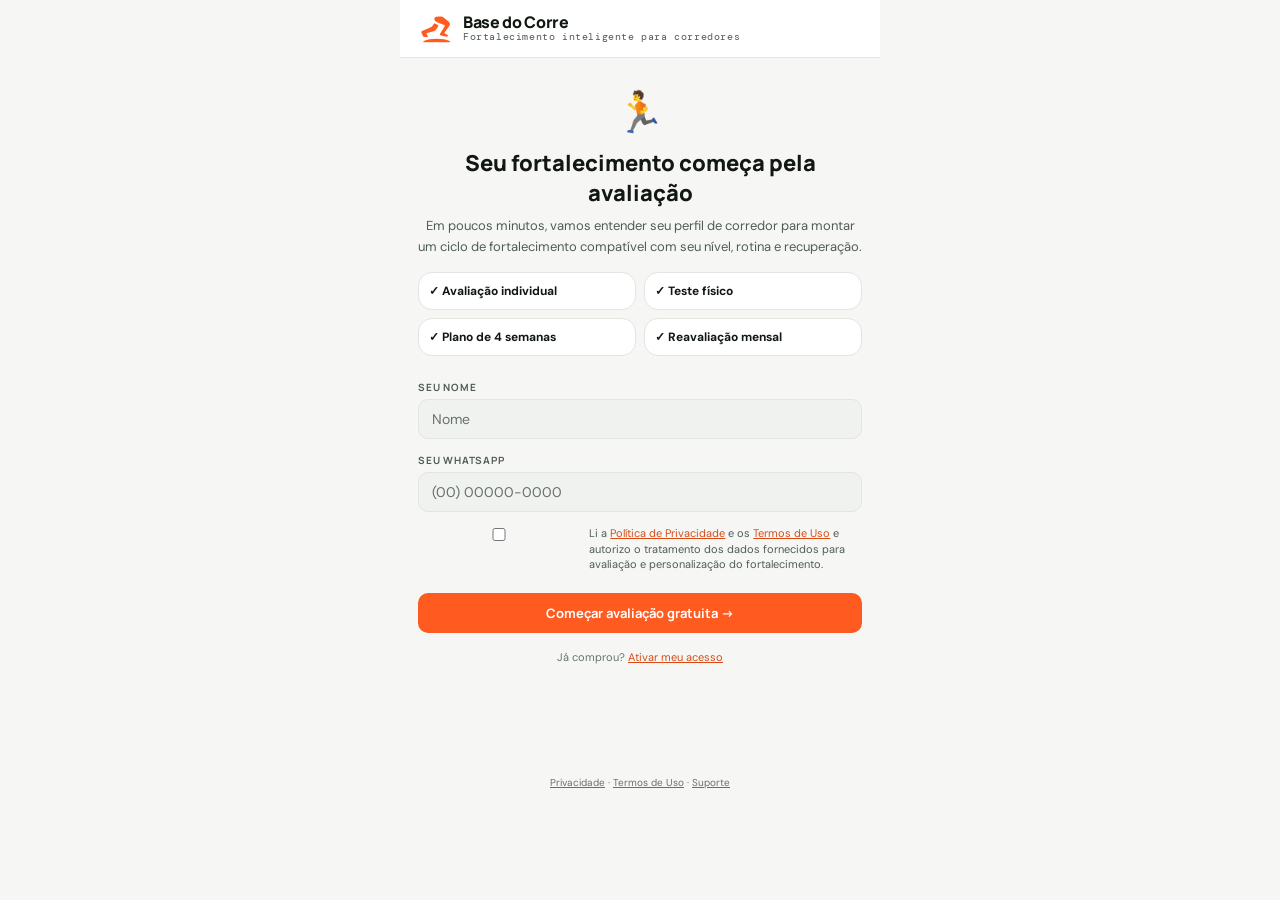
==== index.html @ d60cb01a "Replace crowded app logo with separated runner silhouette and PNG launcher icons" ====
<!DOCTYPE html>
<html lang="pt-BR">
<head>
<meta charset="UTF-8"/>
<meta name="viewport" content="width=device-width,initial-scale=1,maximum-scale=1,viewport-fit=cover"/>
<title>Base do Corre — Fortalecimento para Corrida</title>

<!-- PWA: instalação real no celular (ícone + tela cheia, sem barra do navegador) -->
<link rel="manifest" href="/manifest-v3.json?v=4"/>
<meta name="theme-color" content="#FF5A1F"/>
<meta name="mobile-web-app-capable" content="yes"/>
<meta name="apple-mobile-web-app-capable" content="yes"/>
<meta name="apple-mobile-web-app-status-bar-style" content="default"/>
<meta name="apple-mobile-web-app-title" content="Base do Corre"/>
<link rel="apple-touch-icon" href="/assets/brand-icon-v4-192.png"/>
<link rel="icon" type="image/png" href="/assets/brand-icon-v4-192.png"/>

<link rel="preconnect" href="https://fonts.googleapis.com"/>
<link href="https://fonts.googleapis.com/css2?family=Manrope:wght@500;600;700;800&family=DM+Mono:wght@400;500&family=DM+Sans:ital,wght@0,300;0,400;0,500;0,600;1,400&display=swap" rel="stylesheet"/>
<!-- Cliente Supabase (auth + banco). Preencha SUPABASE_URL/ANON_KEY no <script> abaixo. -->
<script src="vendor/supabase.js"></script>
<style>
*,*::before,*::after{box-sizing:border-box;margin:0;padding:0}
:root{
  --bg:#F6F7F5;--s1:#FFFFFF;--s2:#F0F2EF;--card:#FFFFFF;
  --b1:#E1E6E1;--b2:#AFC3B4;
  --acc:#FF5A1F;--acc2:#2E7D5B;--warn:#E85D04;--red:#D92D20;
  --txt:#111711;--muted:#4F5D52;--sub:#667268;--accTxt:#FFFFFF;--title:#D94B16;
  --ff:'Manrope',sans-serif;--fb:'DM Sans',sans-serif;--fm:'DM Mono',monospace;
}
html,body{min-height:100%;background:var(--bg);color:var(--txt);font-family:var(--fb);font-size:14px}
#app{min-height:100vh;min-height:100dvh;display:flex;flex-direction:column;max-width:480px;margin:0 auto;position:relative}

/* scrollbar */
body{background:var(--bg)}
button,input,select,textarea{color-scheme:light}
::-webkit-scrollbar{width:3px}::-webkit-scrollbar-thumb{background:var(--b1);border-radius:3px}

/* ── HEADER ── */
.hdr{background:var(--s1);border-bottom:1px solid var(--b1);padding:14px 18px;display:flex;align-items:center;justify-content:space-between;flex-shrink:0;position:relative;z-index:10}
.logo{font-family:var(--ff);font-weight:800;font-size:17px;color:var(--title)}
.hdr-sub{font-size:10px;color:var(--muted);font-family:var(--fm);letter-spacing:.06em}
.hdr-right{display:flex;gap:8px;align-items:center}
.brand-lockup{display:flex;align-items:center;gap:9px;min-width:0}
.brand-mark{width:36px;height:28px;object-fit:contain;flex-shrink:0}
.brand-word{font-family:var(--ff);font-weight:800;font-size:16px;line-height:1;color:var(--txt);letter-spacing:-.02em}
.brand-tag{font-size:9px;color:var(--muted);margin-top:4px;letter-spacing:.03em}
.brand-icon-box{width:44px;height:44px;border-radius:13px;overflow:hidden;flex-shrink:0;box-shadow:0 5px 14px rgba(255,90,31,.14)}
.brand-icon-box img{width:100%;height:100%;display:block}
.splash-brand{position:fixed;inset:0;background:var(--bg);z-index:1000;display:flex;align-items:center;justify-content:center;transition:opacity .25s ease}
.splash-brand.hide{opacity:0;pointer-events:none}
.splash-inner{display:flex;flex-direction:column;align-items:center;text-align:center;gap:10px}
.splash-inner img{width:92px;height:92px}
.splash-name{font-family:var(--ff);font-size:24px;font-weight:800;letter-spacing:-.03em}
.splash-tag{font-size:11px;color:var(--muted);letter-spacing:.05em}


/* ── SCREENS ── */
.screen{display:none;padding:0 0 calc(76px + env(safe-area-inset-bottom))}
.screen.active{display:block;animation:fadeUp .2s ease}
@keyframes fadeUp{from{opacity:0;transform:translateY(10px)}to{opacity:1;transform:translateY(0)}}

/* ── BOTTOM NAV ── */
.bnav{position:fixed;left:50%;transform:translateX(-50%);bottom:0;width:min(100%,480px);height:calc(64px + env(safe-area-inset-bottom));background:rgba(255,255,255,.97);backdrop-filter:blur(16px);border-top:1px solid var(--b1);display:flex;align-items:flex-start;z-index:50;padding:7px 8px calc(7px + env(safe-area-inset-bottom));box-shadow:0 -4px 18px rgba(17,23,17,.05)}
.bnav-btn{flex:1;display:flex;flex-direction:column;align-items:center;gap:2px;border:none;background:none;cursor:pointer;padding:3px 0;transition:all .15s}
.bnav-icon{font-size:19px;filter:grayscale(1) opacity(.4);transition:all .15s}
.bnav-lbl{font-size:9px;font-weight:700;color:var(--sub);text-transform:uppercase;letter-spacing:.05em;font-family:var(--ff);transition:all .15s}
.bnav-btn.active .bnav-icon{filter:none}
.bnav-btn.active .bnav-lbl{color:var(--title)}
.bnav-dot{width:4px;height:4px;border-radius:50%;background:var(--acc);display:none}
.bnav-btn.active .bnav-dot{display:block}
@media (max-width:380px){
  .hero-title{font-size:23px}
  .pad{padding-left:14px;padding-right:14px}
  .plan-hero{padding-left:14px;padding-right:14px}
  .week-grid{padding-left:14px;padding-right:14px}
  .bnav-lbl{font-size:8px}
}

/* ── COMMON ── */
.pad{padding:20px 18px}
.section-title{font-family:var(--ff);font-weight:800;font-size:18px;line-height:1.25;margin-bottom:4px;letter-spacing:-.018em}
.section-sub{font-size:12px;color:var(--muted);margin-bottom:20px;line-height:1.5}

.card{background:var(--card);border:1px solid var(--b1);border-radius:14px;padding:16px;margin-bottom:12px;transition:border-color .15s}
.card:hover{border-color:var(--b2)}
.card-title{font-family:var(--ff);font-weight:800;font-size:14px;line-height:1.3;margin-bottom:6px;letter-spacing:-.012em}
.card-sub{font-size:12px;color:var(--muted);line-height:1.5}

.btn{display:inline-flex;align-items:center;justify-content:center;gap:7px;font-family:var(--ff);font-weight:700;font-size:13px;border:none;border-radius:10px;cursor:pointer;padding:11px 20px;transition:all .15s;user-select:none}
.btn:active{transform:scale(.97)}
.btn:disabled{opacity:.4;cursor:default}
.btn-acc{background:var(--acc);color:var(--accTxt)}
.btn-acc:hover:not(:disabled){box-shadow:0 6px 20px rgba(42,74,53,.3);transform:translateY(-1px)}
.btn-ghost{background:transparent;color:var(--muted);border:1px solid var(--b1)}
.btn-ghost:hover{border-color:var(--b2);color:var(--txt)}
.btn-warn{background:rgba(255,107,53,.12);color:var(--warn);border:1px solid rgba(255,107,53,.25)}
.btn-full{width:100%}
.btn-sm{padding:7px 14px;font-size:12px}

.tag{display:inline-flex;align-items:center;padding:4px 9px;border-radius:20px;font-size:11px;font-weight:700;font-family:var(--ff);max-width:100%;white-space:normal;line-height:1.3}
.tag-green{background:rgba(42,74,53,.1);color:var(--title);border:1px solid rgba(42,74,53,.2)}
.tag-blue{background:rgba(92,107,58,.1);color:var(--acc2);border:1px solid rgba(92,107,58,.2)}
.tag-orange{background:rgba(255,107,53,.1);color:var(--warn);border:1px solid rgba(255,107,53,.2)}
.tag-red{background:rgba(255,59,92,.1);color:var(--red);border:1px solid rgba(255,59,92,.2)}
.tag-muted{background:var(--b1);color:var(--muted)}

.input-group{margin-bottom:14px}
.input-label{display:block;font-size:10px;font-weight:700;color:var(--muted);text-transform:uppercase;letter-spacing:.08em;margin-bottom:5px;font-family:var(--ff)}
input,select,textarea{width:100%;background:var(--s2);border:1px solid var(--b1);border-radius:10px;padding:10px 13px;color:var(--txt);font-family:var(--fb);font-size:14px;outline:none;transition:border-color .15s}
input:focus,select:focus,textarea:focus{border-color:var(--title)}
input::placeholder,textarea::placeholder{color:var(--sub)}
select option{background:var(--s1)}
textarea{resize:vertical;min-height:70px}

.progress-bar{height:5px;background:var(--b1);border-radius:5px;overflow:hidden}
.progress-fill{height:100%;background:linear-gradient(90deg,var(--acc),var(--acc2));border-radius:5px;transition:width .4s ease}

.divider{border:none;border-top:1px solid var(--b1);margin:16px 0}

/* ── HOME SCREEN ── */
.hero{background:linear-gradient(160deg,rgba(42,74,53,.06),rgba(92,107,58,.04));border-bottom:1px solid var(--b1);padding:28px 18px 24px}
.hero-eyebrow{font-size:10px;font-weight:700;color:var(--title);text-transform:uppercase;letter-spacing:.12em;margin-bottom:12px;font-family:var(--fm)}
.hero-title{font-family:var(--ff);font-weight:800;font-size:25px;line-height:1.2;margin-bottom:8px;letter-spacing:-.025em}
.hero-title span{background:linear-gradient(135deg,var(--acc),var(--acc2));-webkit-background-clip:text;-webkit-text-fill-color:transparent;background-clip:text}
.hero-desc{font-size:13px;color:var(--muted);line-height:1.6;margin-bottom:20px}
.hero-stats{display:grid;grid-template-columns:1fr 1fr 1fr;gap:10px}
.hero-stat{background:var(--card);border:1px solid var(--b1);border-radius:12px;padding:12px 10px;text-align:center}
.hero-stat-val{font-family:var(--ff);font-weight:800;font-size:20px;color:var(--title);line-height:1}
.hero-stat-lbl{font-size:9px;color:var(--muted);text-transform:uppercase;letter-spacing:.07em;margin-top:4px;font-family:var(--ff)}

.quick-grid{display:grid;grid-template-columns:1fr 1fr;gap:10px;margin-bottom:14px}
.quick-card{background:var(--card);border:1px solid var(--b1);border-radius:14px;padding:14px;cursor:pointer;transition:all .15s;text-align:left}
.quick-card:hover{border-color:var(--b2);transform:scale(1.01)}
.quick-card-icon{font-size:24px;margin-bottom:8px;display:block}
.quick-card-title{font-family:var(--ff);font-weight:700;font-size:13px;margin-bottom:3px}
.quick-card-sub{font-size:11px;color:var(--muted)}

/* ── AVALIAÇÃO SCREEN ── */
.av-step{display:none}
.av-step.active{display:block;animation:fadeUp .2s ease}
.step-head{background:var(--s1);border-bottom:1px solid var(--b1);padding:14px 18px}
.step-num{font-size:10px;font-weight:700;color:var(--title);font-family:var(--fm);margin-bottom:2px}
.step-title{font-family:var(--ff);font-weight:700;font-size:16px}
.step-dots{display:flex;gap:5px;margin-top:10px}
.step-dot{height:3px;flex:1;background:var(--b1);border-radius:3px;transition:background .3s}
.step-dot.done{background:var(--acc)}
.step-dot.active{background:var(--acc2)}

.scale-btns{display:flex;gap:6px;flex-wrap:wrap}
.scale-btn{flex:1;min-width:36px;padding:9px 6px;border-radius:9px;border:1px solid var(--b1);background:var(--s2);color:var(--muted);font-family:var(--ff);font-weight:700;font-size:13px;cursor:pointer;text-align:center;transition:all .15s}
.scale-btn:hover,.scale-btn.sel{border-color:var(--title);background:rgba(42,74,53,.1);color:var(--title)}

.radio-group{display:flex;flex-direction:column;gap:8px}
.radio-card{display:flex;align-items:center;gap:12px;background:var(--s2);border:1px solid var(--b1);border-radius:11px;padding:13px 14px;cursor:pointer;transition:all .15s}
.radio-card.sel{border-color:var(--title);background:rgba(42,74,53,.05)}
.radio-card:hover:not(.sel){border-color:var(--b2)}
.radio-card-icon{font-size:22px;flex-shrink:0}
.radio-card-text{flex:1}
.radio-card-title{font-family:var(--ff);font-weight:600;font-size:13px;margin-bottom:2px}
.radio-card-sub{font-size:11px;color:var(--muted)}
.radio-check{width:18px;height:18px;border-radius:50%;border:2px solid var(--b2);display:flex;align-items:center;justify-content:center;flex-shrink:0;transition:all .15s}
.radio-card.sel .radio-check{border-color:var(--title);background:var(--acc)}
.radio-check-inner{width:8px;height:8px;border-radius:50%;background:#000;display:none}
.radio-card.sel .radio-check-inner{display:block}

.check-group{display:flex;flex-direction:column;gap:8px}
.check-item{display:flex;align-items:center;gap:10px;background:var(--s2);border:1px solid var(--b1);border-radius:10px;padding:11px 13px;cursor:pointer;transition:all .15s}
.check-item.sel{border-color:var(--acc2);background:rgba(92,107,58,.06)}
.check-box{width:18px;height:18px;border-radius:5px;border:2px solid var(--b1);flex-shrink:0;display:flex;align-items:center;justify-content:center;transition:all .15s;font-size:11px}
.check-item.sel .check-box{border-color:var(--acc2);background:var(--acc2);color:var(--accTxt)}

/* ── PLANO SCREEN ── */
.plan-hero{background:linear-gradient(160deg,rgba(42,74,53,.08),rgba(92,107,58,.05));border-bottom:1px solid var(--b1);padding:20px 18px}
.phase-tabs{display:flex;gap:6px;overflow-x:auto;padding:16px 18px 0;scrollbar-width:none}
.phase-tab{flex-shrink:0;padding:8px 14px;border-radius:20px;border:1px solid var(--b1);background:var(--s2);color:var(--muted);font-family:var(--ff);font-weight:600;font-size:12px;cursor:pointer;transition:all .15s;white-space:nowrap}
.phase-tab.active{border-color:var(--title);background:rgba(42,74,53,.1);color:var(--title)}

.week-grid{display:grid;grid-template-columns:1fr 1fr;gap:8px;padding:14px 18px}
.week-card{background:var(--card);border:1px solid var(--b1);border-radius:12px;padding:13px;cursor:pointer;transition:all .15s;position:relative;overflow:hidden}
.week-card:hover{border-color:var(--b2);transform:scale(1.01)}
.week-card.current{border-color:var(--title)}
.week-card.done{opacity:.6}
.week-card.done::after{content:'✓';position:absolute;top:8px;right:8px;width:18px;height:18px;background:var(--acc);border-radius:50%;display:flex;align-items:center;justify-content:center;font-size:10px;color:var(--accTxt);font-weight:800}
.week-num{font-size:9px;font-weight:700;color:var(--muted);text-transform:uppercase;letter-spacing:.08em;margin-bottom:4px;font-family:var(--fm)}
.week-name{font-family:var(--ff);font-weight:700;font-size:13px;margin-bottom:6px;line-height:1.2}
.week-focus{font-size:11px;color:var(--muted)}
.week-bar{height:3px;background:var(--b1);border-radius:3px;margin-top:10px}
.week-bar-fill{height:100%;border-radius:3px;background:var(--acc)}

/* ── TREINO DETAIL ── */
.treino-header{background:var(--s1);border-bottom:1px solid var(--b1);padding:16px 18px}
.back-btn{display:flex;align-items:center;gap:6px;background:none;border:none;color:var(--muted);font-size:13px;font-family:var(--fb);cursor:pointer;margin-bottom:12px}
.back-btn:hover{color:var(--txt)}
.treino-emoji{font-size:40px;margin-bottom:8px}
.treino-title{font-family:var(--ff);font-weight:800;font-size:20px;margin-bottom:4px}
.treino-meta{display:flex;gap:8px;flex-wrap:wrap}

.day-tabs{display:flex;gap:0;border-bottom:1px solid var(--b1);padding:0 18px;overflow-x:auto;scrollbar-width:none}
.day-tab{flex-shrink:0;padding:10px 14px;border:none;border-bottom:2px solid transparent;background:none;color:var(--muted);font-family:var(--ff);font-weight:600;font-size:12px;cursor:pointer;transition:all .15s;white-space:nowrap}
.day-tab.active{color:var(--title);border-bottom-color:var(--title)}

.ex-block{background:var(--card);border:1px solid var(--b1);border-radius:12px;margin:0 18px 10px;overflow:hidden}
.ex-block-header{padding:13px 14px;display:flex;align-items:center;gap:10px}
.ex-block-icon{width:40px;height:40px;border-radius:10px;display:flex;align-items:center;justify-content:center;font-size:20px;flex-shrink:0}
.ex-block-info{flex:1}
.ex-block-name{font-family:var(--ff);font-weight:700;font-size:14px;margin-bottom:3px}
.ex-block-params{font-size:11px;color:var(--muted);font-family:var(--fm)}
.ex-expand{background:var(--s2);border-top:1px solid var(--b1);padding:12px 14px;display:none}
.ex-expand.open{display:block}
.ex-cue{display:flex;gap:8px;align-items:flex-start;margin-bottom:7px}
.ex-cue-num{width:18px;height:18px;border-radius:5px;background:rgba(42,74,53,.12);display:flex;align-items:center;justify-content:center;font-size:10px;font-weight:800;color:var(--title);flex-shrink:0;font-family:var(--ff)}
.ex-cue-text{font-size:12px;color:var(--muted);line-height:1.5}
.ex-science{background:rgba(92,107,58,.06);border:1px solid rgba(92,107,58,.15);border-radius:8px;padding:10px 12px;margin-top:8px}
.ex-science-label{font-size:9px;font-weight:700;color:var(--title);text-transform:uppercase;letter-spacing:.08em;margin-bottom:4px;font-family:var(--ff)}
.ex-science-text{font-size:11px;color:var(--muted);line-height:1.5}

/* ── EXERCÍCIOS SCREEN ── */
.ex-filter{display:flex;gap:6px;overflow-x:auto;padding:14px 18px 0;scrollbar-width:none}
.ex-list{padding:10px 18px 0;display:flex;flex-direction:column;gap:8px}
.exl-card{background:var(--card);border:1px solid var(--b1);border-radius:12px;padding:13px 14px;cursor:pointer;display:flex;gap:10px;align-items:center;transition:all .15s}
.exl-card:hover{border-color:var(--b2)}
.exl-icon{width:42px;height:42px;border-radius:10px;display:flex;align-items:center;justify-content:center;font-size:22px;flex-shrink:0}
.exl-info{flex:1;min-width:0}
.exl-name{font-family:var(--ff);font-weight:700;font-size:14px;margin-bottom:4px}
.exl-tags{display:flex;gap:5px;flex-wrap:wrap}
.exl-right{text-align:right;flex-shrink:0}
.exl-params{font-size:10px;color:var(--muted);font-family:var(--fm);white-space:nowrap}

/* ── PERFIL SCREEN ── */
.profile-hero{height:140px;background:linear-gradient(160deg,rgba(42,74,53,.08),rgba(92,107,58,.05));display:flex;align-items:flex-end;padding:0 18px 18px;border-bottom:1px solid var(--b1);position:relative}
.profile-avatar{width:60px;height:60px;border-radius:18px;background:rgba(42,74,53,.12);border:2px solid var(--acc);display:flex;align-items:center;justify-content:center;font-size:26px;margin-right:14px}
.profile-name{font-family:var(--ff);font-weight:800;font-size:18px;line-height:1.2;letter-spacing:-.02em}
.profile-role{font-size:12px;color:var(--muted);margin-top:2px}

.score-ring{position:relative;display:inline-flex;align-items:center;justify-content:center}
.score-ring svg{transform:rotate(-90deg)}
.score-ring-val{position:absolute;font-family:var(--ff);font-weight:800;font-size:22px;color:var(--title)}
.score-ring-lbl{font-size:9px;color:var(--muted);font-family:var(--ff);text-align:center;margin-top:4px}

.result-row{display:flex;justify-content:space-between;align-items:center;padding:12px 0;border-bottom:1px solid var(--b1)}
.result-row:last-child{border-bottom:none}
.result-label{font-size:13px;color:var(--muted)}
.result-val{font-family:var(--ff);font-weight:700;font-size:14px}

/* ── MODAL ── */
.modal{display:none;position:fixed;inset:0;background:rgba(0,0,0,.75);z-index:200;align-items:flex-end;justify-content:center}
.modal.open{display:flex;animation:fadeIn .15s}
@keyframes fadeIn{from{opacity:0}to{opacity:1}}
.modal-box{background:var(--s1);border:1px solid var(--b1);border-radius:20px 20px 0 0;padding:24px 20px calc(36px + env(safe-area-inset-bottom));width:100%;max-width:480px;max-height:85vh;max-height:85dvh;overflow-y:auto;animation:slideUp .2s ease}
@keyframes slideUp{from{transform:translateY(30px);opacity:0}to{transform:translateY(0);opacity:1}}
.modal-handle{width:36px;height:4px;background:var(--b2);border-radius:4px;margin:0 auto 18px}

/* ── TIMER ── */
.timer-display{font-family:var(--fm);font-size:48px;font-weight:500;color:var(--title);text-align:center;letter-spacing:.02em}
.timer-label{text-align:center;font-size:12px;color:var(--muted);margin-top:4px}

/* ── TOAST ── */
.toast{position:fixed;bottom:90px;left:50%;transform:translateX(-50%) translateY(20px);background:var(--card);border:1px solid var(--b1);border-radius:12px;padding:10px 20px;font-size:13px;font-weight:600;color:var(--txt);z-index:999;pointer-events:none;opacity:0;transition:all .3s;white-space:nowrap;box-shadow:0 8px 32px rgba(0,0,0,.5)}
.toast.show{opacity:1;transform:translateX(-50%) translateY(0)}

/* ── RESULTADO SCREEN ── */
.result-hero{background:linear-gradient(160deg,rgba(42,74,53,.1),rgba(92,107,58,.06));border-bottom:1px solid var(--b1);padding:28px 18px 24px;text-align:center}
.result-icon{font-size:60px;margin-bottom:12px}
.risk-bar-outer{height:10px;background:var(--b1);border-radius:10px;overflow:hidden;margin:8px 0}
.risk-bar-fill{height:100%;border-radius:10px;transition:width .6s ease}
</style>
</head>
<body>
<div id="brand-splash" class="splash-brand" aria-hidden="true">
  <div class="splash-inner">
    <img src="/assets/brand-icon.svg" alt=""/>
    <div class="splash-name">Base do Corre</div>
    <div class="splash-tag">Fortalecimento para corrida</div>
  </div>
</div>

<!-- GATE DE ACESSO: licença (telefone+código) → cadastro → confirmação de e-mail → login -->
<div id="gate-overlay" style="position:fixed;inset:0;background:var(--bg);z-index:500;display:none;flex-direction:column;overflow-y:auto">
  <div style="padding:28px 22px 18px">
  <div class="brand-lockup">
    <img class="brand-mark" src="/assets/brand-mark.svg" alt=""/>
    <div><div class="brand-word" style="font-size:19px">Base do Corre</div><div class="brand-tag">Fortalecimento para corrida</div></div>
  </div>
</div>

  <div class="gate-step" id="gate-loading" style="display:none;flex:1;align-items:center;justify-content:center;flex-direction:column;gap:10px">
    <div style="font-size:13px;color:var(--muted)">Carregando…</div>
  </div>

  <div class="gate-step" id="gate-licenca" style="display:none;flex-direction:column;padding:0 22px">
    <h1 style="font-family:var(--ff);font-weight:800;font-size:22px;margin-bottom:8px">Ativar acesso</h1>
    <p style="font-size:13px;color:var(--muted);line-height:1.5;margin-bottom:20px">Digite o telefone usado na avaliação e o código enviado pelo Base do Corre após a confirmação do pagamento.</p>
    <div class="input-group"><label class="input-label">Telefone</label><input type="tel" id="gate-cpf" placeholder="(00) 00000-0000" inputmode="tel"/></div>
    <div class="input-group"><label class="input-label">Código de acesso</label><input type="text" id="gate-code" placeholder="Ex: F3K9-XQ2P" style="text-transform:uppercase"/></div>
    <button class="btn btn-acc" style="width:100%;margin-top:8px" id="gate-licenca-btn" onclick="gateValidarLicenca()">Validar código</button>
    <button class="btn btn-ghost" style="width:100%;margin-top:10px" onclick="showGate('login')">Já tenho conta — Entrar</button>
    <p style="font-size:11px;color:var(--sub);margin-top:20px;line-height:1.5">Ainda não comprou? O acesso é liberado após o pagamento — o código chega no seu e-mail.</p>
  </div>

  <div class="gate-step" id="gate-cadastro" style="display:none;flex-direction:column;padding:0 22px">
    <h1 style="font-family:var(--ff);font-weight:800;font-size:22px;margin-bottom:8px">Criar sua conta</h1>
    <p style="font-size:13px;color:var(--muted);line-height:1.5;margin-bottom:20px">Código validado! E-mail da compra: <b id="gate-cadastro-email" style="color:var(--txt)"></b></p>
    <div class="input-group"><label class="input-label">Seu nome</label><input type="text" id="gate-nome" placeholder="Ex: Jonadabe"/></div>
    <div class="input-group"><label class="input-label">Crie uma senha</label><input type="password" id="gate-senha" placeholder="Mínimo 6 caracteres"/></div>
    <button class="btn btn-acc" style="width:100%;margin-top:8px" onclick="gateCriarConta()">Criar conta ✓</button>
    <button class="btn btn-ghost" style="width:100%;margin-top:10px" onclick="showGate('licenca')">← Voltar</button>
  </div>

  <div class="gate-step" id="gate-login" style="display:none;flex-direction:column;padding:0 22px">
    <h1 style="font-family:var(--ff);font-weight:800;font-size:22px;margin-bottom:8px">Entrar</h1>
    <div class="input-group"><label class="input-label">E-mail da compra</label><input type="email" id="gate-login-email" placeholder="seu@email.com"/></div>
    <div class="input-group"><label class="input-label">Senha</label><input type="password" id="gate-login-senha" placeholder="Sua senha"/></div>
    <button class="btn btn-acc" style="width:100%;margin-top:8px" onclick="gateLogin()">Entrar</button>
    <p style="text-align:center;margin-top:12px"><a href="javascript:void(0)" onclick="gateForgotPassword()" style="color:var(--title);font-size:12px">Esqueci minha senha</a></p>
    <button class="btn btn-ghost" style="width:100%;margin-top:10px" onclick="showGate('licenca')">← Ainda não tenho conta</button>
  </div>

  <div class="gate-step" id="gate-newpassword" style="display:none;flex-direction:column;padding:0 22px">
    <h1 style="font-family:var(--ff);font-weight:800;font-size:22px;margin-bottom:8px">Criar nova senha</h1>
    <p style="font-size:13px;color:var(--muted);margin-bottom:20px">Você clicou no link de recuperação — defina sua nova senha abaixo.</p>
    <div class="input-group"><label class="input-label">Nova senha</label><input type="password" id="gate-newpassword-input" placeholder="Mínimo 6 caracteres"/></div>
    <button class="btn btn-acc" style="width:100%;margin-top:8px" onclick="gateSetNewPassword()">Salvar nova senha</button>
  </div>
</div>

<div id="app">

<!-- HEADER -->
<header class="hdr">
  <div class="brand-lockup">
    <img class="brand-mark" src="/assets/brand-mark.svg" alt="Base do Corre"/>
    <div style="min-width:0">
      <div class="brand-word">Base do Corre</div>
      <div class="hdr-sub" id="hdr-sub">Fortalecimento inteligente para corredores</div>
    </div>
  </div>
  <div class="hdr-right" id="hdr-right"></div>
</header>

<!-- SCREENS -->

<!-- HOME -->
<div id="screen-home" class="screen active">
  <div class="hero">
    <div class="hero-eyebrow">Ciência do treinamento aplicada</div>
    <h1 class="hero-title">Fique mais forte.<br><span>Sem atrapalhar seu treino.</span></h1>
    <p class="hero-desc">Avaliação funcional + ciclos mensais de <b>fortalecimento para corrida</b>. A cada mês, reavaliação e reteste ajustam o próximo ciclo para ajudar você a correr melhor, com mais força, controle e consistência. O app não prescreve sua planilha de corrida.</p>
    <div class="hero-stats" id="home-stats">
      <div class="hero-stat"><div class="hero-stat-val" id="hs-week">—</div><div class="hero-stat-lbl">Semana atual</div></div>
      <div class="hero-stat"><div class="hero-stat-val" id="hs-phase">—</div><div class="hero-stat-lbl">Fase</div></div>
      <div class="hero-stat"><div class="hero-stat-val" id="hs-score">—</div><div class="hero-stat-lbl">Score inicial</div></div>
    </div>
  </div>
  <div class="pad">
    <div id="home-cta-area">
      <div class="card">
        <div class="card-title">🎯 Começar avaliação</div>
        <div class="card-sub">Responda 6 blocos de perguntas + um teste físico, de graça, e veja um ciclo mensal de fortalecimento criado para o seu perfil de corredor — sua planilha de corrida continua sendo a do seu treinador.</div>
        <button class="btn btn-acc btn-full" style="margin-top:12px" onclick="startAssessment()">Fazer avaliação agora →</button>
      </div>
    </div>
    <div id="pwa-install-card" class="card" style="display:none;border-color:var(--b2);background:linear-gradient(160deg,rgba(255,90,31,.05),rgba(46,125,91,.04));margin-bottom:12px">
      <div style="display:flex;gap:12px;align-items:flex-start">
        <div class="brand-icon-box"><img src="/assets/brand-icon.svg" alt="Base do Corre"/></div>
        <div style="flex:1">
          <div class="card-title">Instalar Base do Corre</div>
          <div class="card-sub" style="margin-bottom:10px">Adicione o app à tela inicial para abrir em tela cheia, sem a barra do navegador.</div>
          <button class="btn btn-acc btn-full" onclick="installBaseDoCorre()">Instalar aplicativo</button>
        </div>
      </div>
    </div>
    <div id="home-plan-area" style="display:none">
      <div class="card" style="border-color:var(--b2)">
        <div style="display:flex;justify-content:space-between;align-items:center;margin-bottom:10px">
          <div class="card-title">Seu plano está ativo</div>
          <span class="tag tag-green" id="home-phase-tag">Fase 1</span>
        </div>
        <div id="home-week-info" class="card-sub" style="margin-bottom:12px"></div>
        <div class="progress-bar" style="margin-bottom:14px"><div class="progress-fill" id="home-progress" style="width:0%"></div></div>
        <button class="btn btn-acc btn-full" onclick="goToScreen('plano')">Ver plano completo →</button>
      </div>
      <div class="card" style="margin-top:12px;background:var(--s2);border-color:var(--b1)">
        <div style="font-size:10px;font-weight:700;color:var(--title);text-transform:uppercase;letter-spacing:.08em;margin-bottom:5px;font-family:var(--ff)">Seu próximo passo</div>
        <div id="home-next-step" style="font-size:13px;color:var(--txt);line-height:1.5;margin-bottom:10px">Abra sua semana atual e registre carga, dificuldade e como foi cada exercício.</div>
        <button class="btn btn-acc btn-full" id="home-next-btn" onclick="openCurrentWorkout()">Começar treino →</button>
      </div>
      <div id="home-weekly-summary"></div>
      <div style="margin-top:4px">
        <button class="btn btn-ghost btn-full" onclick="goToScreen('exercicios')">📚 Biblioteca de exercícios</button>
      </div>
    </div>

    <div style="margin-top:20px">
      <div style="font-size:10px;font-weight:700;color:var(--muted);text-transform:uppercase;letter-spacing:.08em;margin-bottom:12px;font-family:var(--ff)">Base científica</div>
      <div class="quick-grid">
        <div class="quick-card" onclick="showScienceModal('economia')">
          <span class="quick-card-icon">📈</span>
          <div class="quick-card-title">Economia de corrida</div>
          <div class="quick-card-sub">economia de corrida com força bem aplicada</div>
        </div>
        <div class="quick-card" onclick="showScienceModal('prevencao')">
          <span class="quick-card-icon">🛡</span>
          <div class="quick-card-title">Prevenção de lesões</div>
          <div class="quick-card-sub">Fortalecimento pode contribuir para tolerância à carga</div>
        </div>
        <div class="quick-card" onclick="showScienceModal('concorrente')">
          <span class="quick-card-icon">⚡</span>
          <div class="quick-card-title">Treino concorrente</div>
          <div class="quick-card-sub">Encaixe a força sem prejudicar sua corrida</div>
        </div>
        <div class="quick-card" onclick="showScienceModal('pliometria')">
          <span class="quick-card-icon">🦘</span>
          <div class="quick-card-title">Pliometria</div>
          <div class="quick-card-sub">Dose progressiva conforme técnica e tolerância</div>
        </div>
        <div class="quick-card" onclick="showScienceModal('verkhoshansky')" style="grid-column:1/-1">
          <span class="quick-card-icon">🧩</span>
          <div class="quick-card-title">Blocos de Periodização</div>
          <div class="quick-card-sub">Como cada ciclo mensal é estruturado</div>
        </div>
      </div>
    </div>
  </div>
</div>

<!-- CAPTURA DE LEAD (primeira tela — antes de qualquer login/pagamento) -->
<div id="screen-lead" class="screen">
  <div class="pad" style="padding-top:28px">
    <div style="text-align:center;margin-bottom:24px">
      <div style="font-size:40px;margin-bottom:10px">🏃</div>
      <h1 style="font-family:var(--ff);font-weight:800;font-size:22px;margin-bottom:8px">Seu fortalecimento começa pela avaliação</h1>
      <p style="font-size:13px;color:var(--muted);line-height:1.6;margin-bottom:14px">Em poucos minutos, vamos entender seu perfil de corredor para montar um ciclo de fortalecimento compatível com seu nível, rotina e recuperação.</p>
      <div style="display:grid;grid-template-columns:1fr 1fr;gap:8px;text-align:left;margin-top:12px">
        <div class="card" style="padding:10px;margin:0"><div style="font-size:12px;font-weight:700">✓ Avaliação individual</div></div>
        <div class="card" style="padding:10px;margin:0"><div style="font-size:12px;font-weight:700">✓ Teste físico</div></div>
        <div class="card" style="padding:10px;margin:0"><div style="font-size:12px;font-weight:700">✓ Plano de 4 semanas</div></div>
        <div class="card" style="padding:10px;margin:0"><div style="font-size:12px;font-weight:700">✓ Reavaliação mensal</div></div>
      </div>
    </div>
    <div class="input-group"><label class="input-label">Seu nome</label><input type="text" id="lead-nome" placeholder="Nome"/></div>
    <div class="input-group"><label class="input-label">Seu WhatsApp</label><input type="tel" id="lead-telefone" placeholder="(00) 00000-0000"/></div>
    <label style="display:flex;gap:9px;align-items:flex-start;font-size:11px;color:var(--muted);line-height:1.45;margin:8px 0 12px">
      <input type="checkbox" id="privacy-consent" style="margin-top:2px;accent-color:var(--acc)"/>
      <span>Li a <a href="/privacidade.html" target="_blank" rel="noopener" style="color:var(--title)">Política de Privacidade</a> e os <a href="/termos.html" target="_blank" rel="noopener" style="color:var(--title)">Termos de Uso</a> e autorizo o tratamento dos dados fornecidos para avaliação e personalização do fortalecimento.</span>
    </label>
    <button class="btn btn-acc btn-full" style="margin-top:8px" onclick="submitLead()">Começar avaliação gratuita →</button>
    <p style="font-size:11px;color:var(--sub);margin-top:16px;text-align:center;line-height:1.5">Já comprou? <a href="javascript:void(0)" onclick="showGate('licenca')" style="color:var(--title)">Ativar meu acesso</a></p>
  </div>
</div>

<!-- AVALIAÇÃO -->
<div id="screen-avaliacao" class="screen">
  <div class="step-head">
    <div class="step-num" id="av-step-num">PASSO 1 DE 6</div>
    <div class="step-title" id="av-step-title">Perfil do atleta</div>
    <div class="step-dots" id="av-dots">
      <div class="step-dot active"></div><div class="step-dot"></div><div class="step-dot"></div>
      <div class="step-dot"></div><div class="step-dot"></div><div class="step-dot"></div>
    </div>
  </div>

  <!-- STEP 1: PERFIL -->
  <div class="av-step active" id="av-step-1">
    <div class="pad">
      <p class="section-sub">Vamos montar seu perfil de corredor para personalizar seus ciclos mensais de fortalecimento.</p>
      <input type="hidden" id="av-modalidade" value="corrida"/>
      <div class="card" style="border-color:var(--b2);margin-bottom:16px"><div class="card-title">🏃 Base do Corre</div><div class="card-sub">Fortalecimento especializado para corredores de rua, pista e trail. O app organiza força, estabilidade, mobilidade e potência sem substituir sua planilha de corrida.</div></div>
      <div class="input-group"><label class="input-label">Seu nome</label><input type="text" id="av-nome" placeholder="Nome"/></div>
      <div class="input-group"><label class="input-label">Idade</label><input type="number" id="av-idade" placeholder="Idade" min="16" max="80"/></div>
      <div class="input-group"><label class="input-label">Peso (kg)</label><input type="number" id="av-peso" placeholder="Peso" min="40" max="150"/></div>
      <div class="input-group"><label class="input-label">Gênero</label>
        <div class="radio-group" style="margin-top:6px">
          <div class="radio-card" onclick="selectRadio('av-genero','M',this)"><span class="radio-card-icon">👨</span><div class="radio-card-text"><div class="radio-card-title">Masculino</div><div class="radio-card-sub">Usamos essa informação junto com seu nível, objetivo e recuperação para calibrar o plano.</div></div><div class="radio-check"><div class="radio-check-inner"></div></div></div>
          <div class="radio-card" onclick="selectRadio('av-genero','F',this)"><span class="radio-card-icon">👩</span><div class="radio-card-text"><div class="radio-card-title">Feminino</div><div class="radio-card-sub">Usamos essa informação junto com seu nível, objetivo e recuperação para calibrar o plano.</div></div><div class="radio-check"><div class="radio-check-inner"></div></div></div>
        </div>
      </div>
    </div>
    <div class="pad" style="padding-top:0"><button class="btn btn-acc btn-full" onclick="nextStep(1)">Continuar →</button></div>
  </div>

  <!-- STEP 2: EXPERIÊNCIA -->
  <div class="av-step" id="av-step-2">
    <div class="pad">
      <p class="section-sub">Entender sua experiência de corrida e musculação é fundamental para calibrar o fortalecimento inicial.</p>
      <div class="input-group"><label class="input-label" id="lbl-exp-modalidade">Há quanto tempo você corre regularmente?</label>
        <div class="radio-group" style="margin-top:6px">
          <div class="radio-card" onclick="selectRadio('av-exp-corrida','<6m',this)"><span class="radio-card-icon">🌱</span><div class="radio-card-text"><div class="radio-card-title">Menos de 6 meses</div><div class="radio-card-sub">Iniciante na modalidade</div></div><div class="radio-check"><div class="radio-check-inner"></div></div></div>
          <div class="radio-card" onclick="selectRadio('av-exp-corrida','6m-2a',this)"><span class="radio-card-icon">🏃</span><div class="radio-card-text"><div class="radio-card-title">6 meses a 2 anos</div><div class="radio-card-sub">Praticante recreacional</div></div><div class="radio-check"><div class="radio-check-inner"></div></div></div>
          <div class="radio-card" onclick="selectRadio('av-exp-corrida','>2a',this)"><span class="radio-card-icon">🥇</span><div class="radio-card-text"><div class="radio-card-title">Mais de 2 anos</div><div class="radio-card-sub">Praticante experiente</div></div><div class="radio-check"><div class="radio-check-inner"></div></div></div>
        </div>
      </div>
      <div class="input-group" style="margin-top:16px"><label class="input-label">Quantos dias por semana você corre hoje? (fora deste app)</label><input type="number" id="av-dias-modalidade" placeholder="Ex: 4" min="0" max="14"/></div>
      <div class="input-group" style="margin-top:16px"><label class="input-label">Experiência com musculação?</label>
        <div class="radio-group" style="margin-top:6px">
          <div class="radio-card" onclick="selectRadio('av-exp-muscu','nenhuma',this)"><span class="radio-card-icon">❌</span><div class="radio-card-text"><div class="radio-card-title">Nenhuma ou quase nenhuma</div><div class="radio-card-sub">Nunca fiz academia regularmente</div></div><div class="radio-check"><div class="radio-check-inner"></div></div></div>
          <div class="radio-card" onclick="selectRadio('av-exp-muscu','basica',this)"><span class="radio-card-icon">💪</span><div class="radio-card-text"><div class="radio-card-title">Básica (1-2 anos)</div><div class="radio-card-sub">Faço alguns exercícios, mas sem programa estruturado</div></div><div class="radio-check"><div class="radio-check-inner"></div></div></div>
          <div class="radio-card" onclick="selectRadio('av-exp-muscu','avancada',this)"><span class="radio-card-icon">🏋️</span><div class="radio-card-text"><div class="radio-card-title">Avançada (+2 anos)</div><div class="radio-card-sub">Treino com cargas e periodização regularmente</div></div><div class="radio-check"><div class="radio-check-inner"></div></div></div>
        </div>
      </div>
    </div>
    <div class="pad" style="padding-top:0;display:flex;gap:10px">
      <button class="btn btn-ghost" onclick="prevStep(2)">← Voltar</button>
      <button class="btn btn-acc" style="flex:1" onclick="nextStep(2)">Continuar →</button>
    </div>
  </div>

  <!-- STEP 3: OBJETIVO -->
  <div class="av-step" id="av-step-3">
    <div class="pad">
      <p class="section-sub">Seu objetivo define a ênfase de cada ciclo mensal.</p>
      <div class="radio-group">
        <div class="radio-card" onclick="selectRadio('av-objetivo','corredor',this)"><span class="radio-card-icon">⏱</span><div class="radio-card-text"><div class="radio-card-title">Melhorar tempo de prova</div><div class="radio-card-sub">Foco em economia de corrida e força máxima (Støren, 2008)</div></div><div class="radio-check"><div class="radio-check-inner"></div></div></div>
        <div class="radio-card" onclick="selectRadio('av-objetivo','lesao',this)"><span class="radio-card-icon">🛡</span><div class="radio-card-text"><div class="radio-card-title">Melhorar controle e tolerância à carga</div><div class="radio-card-sub">Foco em força, controle, tolerância à carga e progressão individual</div></div><div class="radio-check"><div class="radio-check-inner"></div></div></div>
        
      </div>
    </div>
    <div class="pad" style="padding-top:0;display:flex;gap:10px">
      <button class="btn btn-ghost" onclick="prevStep(3)">← Voltar</button>
      <button class="btn btn-acc" style="flex:1" onclick="nextStep(3)">Continuar →</button>
    </div>
  </div>

  <!-- STEP 4: LESÕES -->
  <div class="av-step" id="av-step-4">
    <div class="pad">
      <p class="section-sub">Selecione todas as regiões com histórico de dor ou lesão. Isso ajuda a adaptar exercícios, volume e progressão. Não é diagnóstico.</p>
      <div class="check-group">
        <div class="check-item" onclick="toggleCheck('lesao-joelho',this)"><div class="check-box" id="lesao-joelho">✓</div><div style="flex:1"><div style="font-family:var(--ff);font-weight:600;font-size:13px">Joelho (patelar, LCA, menisco)</div><div style="font-size:11px;color:var(--muted)">Ajuda a adaptar carga, amplitude e seleção de exercícios</div></div></div>
        <div class="check-item" onclick="toggleCheck('lesao-tornozelo',this)"><div class="check-box" id="lesao-tornozelo">✓</div><div style="flex:1"><div style="font-family:var(--ff);font-weight:600;font-size:13px">Tornozelo / Aquiles</div><div style="font-size:11px;color:var(--muted)">Ajuda a adaptar panturrilha, tornozelo e progressão de carga</div></div></div>
        <div class="check-item" onclick="toggleCheck('lesao-quadril',this)"><div class="check-box" id="lesao-quadril">✓</div><div style="flex:1"><div style="font-family:var(--ff);font-weight:600;font-size:13px">Quadril / IT Band</div><div style="font-size:11px;color:var(--muted)">Ajuda a adaptar exercícios de quadril e estabilidade</div></div></div>
        <div class="check-item" onclick="toggleCheck('lesao-lombar',this)"><div class="check-box" id="lesao-lombar">✓</div><div style="flex:1"><div style="font-family:var(--ff);font-weight:600;font-size:13px">Lombar / Core</div><div style="font-size:11px;color:var(--muted)">Ajuda a adaptar exercícios de tronco e controle</div></div></div>
        <div class="check-item" onclick="toggleCheck('lesao-isquio',this)"><div class="check-box" id="lesao-isquio">✓</div><div style="flex:1"><div style="font-family:var(--ff);font-weight:600;font-size:13px">Isquiotibiais / Posterior</div><div style="font-size:11px;color:var(--muted)">Ajuda a adaptar exercícios de cadeia posterior</div></div></div>
        <div class="check-item" onclick="toggleCheck('lesao-ombro',this)"><div class="check-box" id="lesao-ombro">✓</div><div style="flex:1"><div style="font-family:var(--ff);font-weight:600;font-size:13px">Ombro / Manguito rotador</div><div style="font-size:11px;color:var(--muted)">Ajuda a adaptar exercícios de ombro e cintura escapular</div></div></div>
        <div class="check-item" onclick="toggleCheck('lesao-nenhum',this)"><div class="check-box" id="lesao-nenhum">✓</div><div style="flex:1"><div style="font-family:var(--ff);font-weight:600;font-size:13px">Sem histórico de lesão</div></div></div>
      </div>
      <div class="divider"></div>
      <div class="input-group">
        <label class="input-label">Triagem básica de segurança — PAR-Q</label>
        <div style="font-size:11px;color:var(--muted);line-height:1.5;margin-bottom:8px">Marque se qualquer item abaixo se aplica a você. Esta triagem não é diagnóstico nem substitui avaliação profissional.</div>
        <div class="check-group">
          <div class="check-item" onclick="toggleCheck('parq-risco',this)"><div class="check-box" id="parq-risco">✓</div><div style="flex:1"><div style="font-family:var(--ff);font-weight:600;font-size:13px">Tenho doença cardíaca, pressão alta não controlada ou fui orientado por profissional de saúde a não iniciar exercício sem liberação</div></div></div>
          <div class="check-item" onclick="toggleCheck('parq-sintoma',this)"><div class="check-box" id="parq-sintoma">✓</div><div style="flex:1"><div style="font-family:var(--ff);font-weight:600;font-size:13px">Sinto dor no peito, tontura, desmaio ou falta de ar incomum durante esforço</div></div></div>
          <div class="check-item" onclick="toggleCheck('parq-lesao',this)"><div class="check-box" id="parq-lesao">✓</div><div style="flex:1"><div style="font-family:var(--ff);font-weight:600;font-size:13px">Tenho uma lesão, cirurgia recente ou condição óssea/articular que pode limitar o exercício</div></div></div>
        </div>
        <div style="font-size:11px;color:var(--warn);line-height:1.5;margin-top:8px">Se marcar algum item, procure orientação de um profissional de saúde antes de iniciar ou aumentar o treinamento.</div>
      </div>
    </div>
    <div class="pad" style="padding-top:0;display:flex;gap:10px">
      <button class="btn btn-ghost" onclick="prevStep(4)">← Voltar</button>
      <button class="btn btn-acc" style="flex:1" onclick="nextStep(4)">Continuar →</button>
    </div>
  </div>

  <!-- STEP 5: CAPACIDADE -->
  <div class="av-step" id="av-step-5">
    <div class="pad">
      <p class="section-sub">Autoavalie sua capacidade atual. Isso calibra a intensidade inicial do programa.</p>
      <div id="av-scales"></div>
    </div>
    <div class="pad" style="padding-top:0;display:flex;gap:10px">
      <button class="btn btn-ghost" onclick="prevStep(5)">← Voltar</button>
      <button class="btn btn-acc" style="flex:1" onclick="nextStep(5)">Continuar →</button>
    </div>
  </div>

  <!-- STEP 6: DISPONIBILIDADE -->
  <div class="av-step" id="av-step-6">
    <div class="pad">
      <p class="section-sub">Quantos dias por semana você pode dedicar ao <b>fortalecimento</b>? Sua planilha de corrida continua sendo definida à parte — aqui organizamos apenas o volume de força.</p>
      <div class="input-group"><label class="input-label">Dias disponíveis para fortalecimento</label>
        <div class="radio-group" style="margin-top:6px">
          <div class="radio-card" onclick="selectRadio('av-dias','2',this)"><span class="radio-card-icon">📅</span><div class="radio-card-text"><div class="radio-card-title">2 dias/semana</div><div class="radio-card-sub">Dose mínima prática — ajustada ao seu calendário e à recuperação</div></div><div class="radio-check"><div class="radio-check-inner"></div></div></div>
          <div class="radio-card" onclick="selectRadio('av-dias','3',this)"><span class="radio-card-icon">📅</span><div class="radio-card-text"><div class="radio-card-title">3 dias/semana</div><div class="radio-card-sub">Volume intermediário — ajuste conforme recuperação e calendário de corrida</div></div><div class="radio-check"><div class="radio-check-inner"></div></div></div>
          <div class="radio-card" onclick="selectRadio('av-dias','4',this)"><span class="radio-card-icon">📅</span><div class="radio-card-text"><div class="radio-card-title">4 dias/semana</div><div class="radio-card-sub">Volume alto — só se sobrar recuperação para os treinos de corrida</div></div><div class="radio-check"><div class="radio-check-inner"></div></div></div>
        </div>
      </div>

      <div class="input-group" style="margin-top:16px">
        <label class="input-label">Em quais dias você pretende fazer o fortalecimento?</label>
        <div style="font-size:11px;color:var(--muted);line-height:1.45;margin-bottom:8px">Marque exatamente a mesma quantidade de dias escolhida acima. Isso ajuda a distribuir a força sem concentrar carga demais junto da corrida.</div>
        <div class="check-group" id="strength-days-group">
          <div class="check-item" onclick="toggleStrengthDay('seg',this)"><div class="check-box">✓</div><div style="flex:1"><div style="font-family:var(--ff);font-weight:700;font-size:13px">Segunda-feira</div></div></div>
          <div class="check-item" onclick="toggleStrengthDay('ter',this)"><div class="check-box">✓</div><div style="flex:1"><div style="font-family:var(--ff);font-weight:700;font-size:13px">Terça-feira</div></div></div>
          <div class="check-item" onclick="toggleStrengthDay('qua',this)"><div class="check-box">✓</div><div style="flex:1"><div style="font-family:var(--ff);font-weight:700;font-size:13px">Quarta-feira</div></div></div>
          <div class="check-item" onclick="toggleStrengthDay('qui',this)"><div class="check-box">✓</div><div style="flex:1"><div style="font-family:var(--ff);font-weight:700;font-size:13px">Quinta-feira</div></div></div>
          <div class="check-item" onclick="toggleStrengthDay('sex',this)"><div class="check-box">✓</div><div style="flex:1"><div style="font-family:var(--ff);font-weight:700;font-size:13px">Sexta-feira</div></div></div>
          <div class="check-item" onclick="toggleStrengthDay('sab',this)"><div class="check-box">✓</div><div style="flex:1"><div style="font-family:var(--ff);font-weight:700;font-size:13px">Sábado</div></div></div>
          <div class="check-item" onclick="toggleStrengthDay('dom',this)"><div class="check-box">✓</div><div style="flex:1"><div style="font-family:var(--ff);font-weight:700;font-size:13px">Domingo</div></div></div>
        </div>
      </div>
      <div class="input-group" style="margin-top:16px"><label class="input-label">Tempo disponível por sessão</label>
        <div class="radio-group" style="margin-top:6px">
          <div class="radio-card" onclick="selectRadio('av-tempo-sessao','30',this)"><span class="radio-card-icon">⏱</span><div class="radio-card-text"><div class="radio-card-title">Até 30 minutos</div></div><div class="radio-check"><div class="radio-check-inner"></div></div></div>
          <div class="radio-card" onclick="selectRadio('av-tempo-sessao','45',this)"><span class="radio-card-icon">⏱</span><div class="radio-card-text"><div class="radio-card-title">30 a 45 minutos</div></div><div class="radio-check"><div class="radio-check-inner"></div></div></div>
          <div class="radio-card" onclick="selectRadio('av-tempo-sessao','60',this)"><span class="radio-card-icon">⏱</span><div class="radio-card-text"><div class="radio-card-title">Mais de 45 minutos</div></div><div class="radio-check"><div class="radio-check-inner"></div></div></div>
        </div>
      </div>
      <div class="input-group" style="margin-top:16px"><label class="input-label">Equipamentos disponíveis</label>
        <input type="text" id="av-equipamentos" placeholder="Ex: academia completa, halteres, elástico, peso corporal..."/>
      </div>
      <div class="input-group" style="margin-top:16px"><label class="input-label">Como está seu sono na maioria das noites?</label>
        <div class="radio-group" style="margin-top:6px">
          <div class="radio-card" onclick="selectRadio('av-sono','ruim',this)"><span class="radio-card-icon">🌙</span><div class="radio-card-text"><div class="radio-card-title">Ruim</div><div class="radio-card-sub">Durmo mal ou acordo sem recuperar</div></div><div class="radio-check"><div class="radio-check-inner"></div></div></div>
          <div class="radio-card" onclick="selectRadio('av-sono','regular',this)"><span class="radio-card-icon">🌙</span><div class="radio-card-text"><div class="radio-card-title">Regular</div><div class="radio-card-sub">Varia bastante</div></div><div class="radio-check"><div class="radio-check-inner"></div></div></div>
          <div class="radio-card" onclick="selectRadio('av-sono','bom',this)"><span class="radio-card-icon">🌙</span><div class="radio-card-text"><div class="radio-card-title">Bom</div><div class="radio-card-sub">Acordo geralmente recuperado</div></div><div class="radio-check"><div class="radio-check-inner"></div></div></div>
        </div>
      </div>
      <div class="input-group" style="margin-top:16px"><label class="input-label">Nível de estresse atual</label>
        <div class="scale-btns" id="scale-av-estresse"><div class="scale-btn" onclick="selectScale('av-estresse',0,this)">0</div><div class="scale-btn" onclick="selectScale('av-estresse',1,this)">1</div><div class="scale-btn" onclick="selectScale('av-estresse',2,this)">2</div><div class="scale-btn" onclick="selectScale('av-estresse',3,this)">3</div><div class="scale-btn" onclick="selectScale('av-estresse',4,this)">4</div><div class="scale-btn" onclick="selectScale('av-estresse',5,this)">5</div><div class="scale-btn" onclick="selectScale('av-estresse',6,this)">6</div><div class="scale-btn" onclick="selectScale('av-estresse',7,this)">7</div><div class="scale-btn" onclick="selectScale('av-estresse',8,this)">8</div><div class="scale-btn" onclick="selectScale('av-estresse',9,this)">9</div><div class="scale-btn" onclick="selectScale('av-estresse',10,this)">10</div></div>
        <div style="font-size:11px;color:var(--muted);margin-top:4px">0 = muito baixo · 10 = muito alto</div>
      </div>
      <div class="input-group" style="margin-top:16px"><label class="input-label">Meta / prova-alvo (opcional)</label>
        <input type="text" id="av-prova" placeholder="Ex: Meia-maratona em outubro, 100km de bike, travessia de 2km..."/>
      </div>
      <div class="input-group" style="margin-top:16px"><label class="input-label">Algo importante sobre sua rotina? (opcional)</label>
        <input type="text" id="av-observacoes" placeholder="Ex: trabalho em turnos, filhos, viagem, semana imprevisível..."/>
      </div>
    </div>
    <div class="pad" style="padding-top:0;display:flex;gap:10px">
      <button class="btn btn-ghost" onclick="prevStep(6)">← Voltar</button>
      <button class="btn btn-acc" style="flex:1" onclick="finishAssessment()">Fazer teste físico inicial ✓</button>
    </div>
  </div>
</div>

<!-- TESTE FÍSICO (inicial e reteste) -->
<div id="screen-teste" class="screen">
  <div class="step-head">
    <div class="step-title" id="teste-title">Teste Físico Inicial</div>
    <div style="font-size:12px;color:var(--muted);margin-top:4px" id="teste-sub">Vira sua referência para medir evolução</div>
  </div>
  <div class="pad">
    <p class="section-sub">Faça os testes num dia descansado, sem treino de força ou específico pesado nas 24h anteriores.</p>
    <div id="teste-inputs"></div>
  </div>
  <div class="pad" style="padding-top:0;display:flex;gap:10px">
    <button class="btn btn-ghost" onclick="cancelTeste()">← Voltar</button>
    <button class="btn btn-acc" style="flex:1" id="teste-submit-btn" onclick="submitTeste()">Salvar teste e gerar Ciclo 1 ✓</button>
  </div>
</div>

<!-- ASSINATURA PAUSADA (atraso/cancelamento) -->
<div id="screen-renew" class="screen">
  <div class="pad" style="padding-top:28px" id="renew-content"></div>
</div>

<!-- RESULTADO / PAYWALL (pré-pagamento) -->
<div id="screen-paywall" class="screen">
  <div class="pad" style="padding-top:28px" id="paywall-content"></div>
</div>

<!-- FECHAMENTO DE CICLO: reavaliação + reteste + feedback -->
<div id="screen-fechociclo" class="screen">
  <div class="step-head">
    <div class="step-num" id="cc-step-num">PASSO 1 DE 3</div>
    <div class="step-title" id="cc-step-title">Reavaliação rápida</div>
    <div class="step-dots" id="cc-dots">
      <div class="step-dot active"></div><div class="step-dot"></div><div class="step-dot"></div>
    </div>
  </div>

  <!-- CC STEP 1: REAVALIAÇÃO -->
  <div class="cc-step active" id="cc-step-1">
    <div class="pad">
      <p class="section-sub">Como você está agora, comparado ao início do ciclo?</p>
      <div id="cc-scales"></div>
      <div class="divider"></div>
      <div class="input-group">
        <div class="check-group">
          <div class="check-item" onclick="toggleCheck('cc-parq-risco',this)"><div class="check-box" id="cc-parq-risco">✓</div><div style="flex:1"><div style="font-family:var(--ff);font-weight:600;font-size:13px">Senti dor no peito, tontura/desmaio, ou tive novo diagnóstico cardíaco/ósseo neste ciclo</div></div></div>
        </div>
      </div>
    </div>
    <div class="pad" style="padding-top:0">
      <button class="btn btn-acc" style="width:100%" onclick="ccNextStep(1)">Continuar →</button>
    </div>
  </div>

  <!-- CC STEP 2: RETESTE FÍSICO -->
  <div class="cc-step" id="cc-step-2">
    <div class="pad">
      <p class="section-sub">Mesmo protocolo do teste inicial — refaça nas mesmas condições para a comparação valer.</p>
      <div id="cc-teste-inputs"></div>
    </div>
    <div class="pad" style="padding-top:0;display:flex;gap:10px">
      <button class="btn btn-ghost" onclick="ccPrevStep(2)">← Voltar</button>
      <button class="btn btn-acc" style="flex:1" onclick="submitTeste()">Continuar →</button>
    </div>
  </div>

  <!-- CC STEP 3: FEEDBACK DO CICLO -->
  <div class="cc-step" id="cc-step-3">
    <div class="pad">
      <p class="section-sub">Como foi o último mês de treino?</p>
      <div class="input-group"><label class="input-label">Esforço percebido médio nas sessões</label>
        <div style="font-size:11px;color:var(--muted);margin-bottom:8px">0 = muito fácil · 10 = extremamente exaustivo</div>
        <div class="scale-btns" id="scale-cc-rpe"></div>
      </div>
      <div class="input-group"><label class="input-label">Conseguiu completar a maioria dos treinos como prescrito?</label>
        <div class="radio-group" style="margin-top:6px">
          <div class="radio-card" onclick="selectRadio('cc-aderencia','sim',this)"><div class="radio-card-text"><div class="radio-card-title">Sim, quase tudo</div></div><div class="radio-check"><div class="radio-check-inner"></div></div></div>
          <div class="radio-card" onclick="selectRadio('cc-aderencia','parcial',this)"><div class="radio-card-text"><div class="radio-card-title">Parcialmente</div></div><div class="radio-check"><div class="radio-check-inner"></div></div></div>
          <div class="radio-card" onclick="selectRadio('cc-aderencia','nao',this)"><div class="radio-card-text"><div class="radio-card-title">Não, faltei muito</div></div><div class="radio-check"><div class="radio-check-inner"></div></div></div>
        </div>
      </div>
      <div class="input-group"><label class="input-label">Pro próximo ciclo, você quer:</label>
        <div class="radio-group" style="margin-top:6px">
          <div class="radio-card" onclick="selectRadio('cc-volume','aumentar',this)"><div class="radio-card-text"><div class="radio-card-title">Aumentar o volume/carga</div></div><div class="radio-check"><div class="radio-check-inner"></div></div></div>
          <div class="radio-card" onclick="selectRadio('cc-volume','manter',this)"><div class="radio-card-text"><div class="radio-card-title">Manter como está</div></div><div class="radio-check"><div class="radio-check-inner"></div></div></div>
          <div class="radio-card" onclick="selectRadio('cc-volume','reduzir',this)"><div class="radio-card-text"><div class="radio-card-title">Reduzir — está pesado</div></div><div class="radio-check"><div class="radio-check-inner"></div></div></div>
        </div>
      </div>
      <div class="check-group">
        <div class="check-item" onclick="toggleCheck('cc-dornova',this)"><div class="check-box" id="cc-dornova">✓</div><div style="flex:1"><div style="font-family:var(--ff);font-weight:600;font-size:13px">Senti alguma dor nova durante o fortalecimento neste ciclo</div></div></div>
      </div>
      <div class="input-group" style="margin-top:12px"><label class="input-label">Observações (opcional)</label>
        <input type="text" id="cc-obs" placeholder="Qualquer coisa que valha registrar"/>
      </div>
    </div>
    <div class="pad" style="padding-top:0;display:flex;gap:10px">
      <button class="btn btn-ghost" onclick="ccPrevStep(3)">← Voltar</button>
      <button class="btn btn-acc" style="flex:1" onclick="submitFeedback()">Gerar próximo ciclo ✓</button>
    </div>
  </div>
</div>

<!-- PLANO -->
<div id="screen-plano" class="screen">
  <div class="plan-hero" id="plan-hero-area"></div>
  <div class="phase-tabs" id="phase-tabs"></div>
  <div class="week-grid" id="week-grid"></div>
</div>

<!-- EXERCÍCIOS -->
<div id="screen-exercicios" class="screen">
  <div class="pad" style="padding-bottom:10px">
    <div class="section-title">Biblioteca de Exercícios</div>
    <div class="section-sub">Exercícios com base científica para corredores</div>
  </div>
  <div class="ex-filter" id="ex-filter"></div>
  <div class="ex-list" id="ex-list" style="padding-top:14px"></div>
</div>

<!-- EVOLUÇÃO -->
<div id="screen-evolucao" class="screen">
  <div class="pad" style="padding-top:22px">
    <div class="section-title">Como estou evoluindo</div>
    <div class="section-sub">Leitura automática a partir dos treinos registrados, avaliações e testes. Não substitui avaliação profissional.</div>
    <div id="evolution-content"></div>
  </div>
</div>

<!-- PERFIL -->
<div id="screen-perfil" class="screen">
  <div class="profile-hero" id="profile-hero">
    <div style="display:flex;align-items:flex-end;gap:14px">
      <div class="profile-avatar" style="padding:7px;background:#fff"><img src="/assets/brand-mark.svg" alt="Base do Corre" style="width:100%;height:100%;object-fit:contain"/></div>
      <div><div class="profile-name" id="profile-name">—</div><div class="profile-role" id="profile-role">Avaliação pendente</div></div>
    </div>
  </div>
  <div class="pad" id="profile-content">
    <div class="card" style="text-align:center;padding:30px 20px">
      <div style="font-size:40px;margin-bottom:12px">📊</div>
      <div class="card-title">Nenhuma avaliação ainda</div>
      <div class="card-sub" style="margin-bottom:16px">Faça a avaliação para ver seu perfil completo, score de risco e resultados.</div>
      <button class="btn btn-acc btn-full" onclick="goToScreen('avaliacao');startAssessment()">Fazer avaliação agora</button>
    </div>
  </div>
</div>

<div id="legal-footer" style="text-align:center;padding:14px 18px 82px;font-size:10px;color:var(--sub)">
  <a href="/privacidade.html" target="_blank" rel="noopener" style="color:var(--sub)">Privacidade</a>
  <span> · </span>
  <a href="/termos.html" target="_blank" rel="noopener" style="color:var(--sub)">Termos de Uso</a>
  <span> · </span>
  <a href="https://wa.me/5521971046859?text=Ol%C3%A1%2C%20preciso%20de%20suporte%20no%20Base%20do%20Corre." target="_blank" rel="noopener" style="color:var(--sub)">Suporte</a>
</div>

<!-- BOTTOM NAV -->
<nav class="bnav">
  <button class="bnav-btn active" onclick="goToScreen('home',this)" id="bnav-home"><span class="bnav-icon">🏠</span><span class="bnav-lbl">Início</span><div class="bnav-dot"></div></button>
  <button class="bnav-btn" onclick="goToScreen('plano',this)" id="bnav-plano"><span class="bnav-icon">📅</span><span class="bnav-lbl">Plano</span><div class="bnav-dot"></div></button>
  <button class="bnav-btn" onclick="goToScreen('evolucao',this)" id="bnav-evolucao"><span class="bnav-icon">📈</span><span class="bnav-lbl">Evolução</span><div class="bnav-dot"></div></button>
  <button class="bnav-btn" onclick="goToScreen('exercicios',this)" id="bnav-exercicios"><span class="bnav-icon">💪</span><span class="bnav-lbl">Exercícios</span><div class="bnav-dot"></div></button>
  <button class="bnav-btn" onclick="goToScreen('perfil',this)" id="bnav-perfil"><span class="bnav-icon">👤</span><span class="bnav-lbl">Perfil</span><div class="bnav-dot"></div></button>
</nav>

</div>

<!-- MODAL: Detalhe semana/treino -->
<div class="modal" id="modal-treino">
  <div class="modal-box">
    <div class="modal-handle"></div>
    <div id="modal-treino-content"></div>
  </div>
</div>

<!-- MODAL: Timer -->
<div class="modal" id="modal-timer">
  <div class="modal-box">
    <div class="modal-handle"></div>
    <div style="text-align:center;margin-bottom:20px">
      <div style="font-family:var(--ff);font-weight:700;font-size:16px;margin-bottom:4px">Timer de Descanso</div>
      <div style="font-size:12px;color:var(--muted)">Use entre séries</div>
    </div>
    <div class="timer-display" id="timer-display">01:30</div>
    <div class="timer-label" id="timer-label">Pronto</div>
    <div style="display:grid;grid-template-columns:1fr 1fr 1fr;gap:8px;margin:20px 0">
      <button class="btn btn-ghost btn-sm" onclick="setTimer(60)">60s</button>
      <button class="btn btn-ghost btn-sm" onclick="setTimer(90)">90s</button>
      <button class="btn btn-ghost btn-sm" onclick="setTimer(120)">2min</button>
      <button class="btn btn-ghost btn-sm" onclick="setTimer(180)">3min</button>
      <button class="btn btn-ghost btn-sm" onclick="setTimer(300)">5min</button>
      <button class="btn btn-ghost btn-sm" onclick="setTimer(600)">10min</button>
    </div>
    <div style="display:flex;gap:10px">
      <button class="btn btn-ghost" style="flex:1" onclick="resetTimer()">↺ Reset</button>
      <button class="btn btn-acc" style="flex:1" id="timer-toggle" onclick="toggleTimer()">▶ Iniciar</button>
    </div>
    <button class="btn btn-ghost btn-full" style="margin-top:10px" onclick="closeModal('modal-timer')">Fechar</button>
  </div>
</div>

<!-- MODAL: Ciência -->
<div class="modal" id="modal-science">
  <div class="modal-box">
    <div class="modal-handle"></div>
    <div id="modal-science-content"></div>
    <button class="btn btn-ghost btn-full" style="margin-top:16px" onclick="closeModal('modal-science')">Fechar</button>
  </div>
</div>

<div class="toast" id="toast"></div>

<script>
// ══════════════════════════════════════════════════════
// AUTENTICAÇÃO + LICENÇA (Supabase)
// ══════════════════════════════════════════════════════
// TODO antes de publicar: preencha com os dados do SEU projeto Supabase
// (Dashboard > Project Settings > API). A ANON_KEY é pública por design —
// pode ficar aqui no código. A chave da Groq NUNCA vai neste arquivo.
const SUPPORT_WHATSAPP = 'https://wa.me/5521971046859?text=Ol%C3%A1%2C%20preciso%20de%20suporte%20no%20Base%20do%20Corre.';
const SUPABASE_URL = 'https://ywfiartxnsviosqjfhkp.supabase.co';
const SUPABASE_ANON_KEY = 'eyJhbGciOiJIUzI1NiIsInR5cCI6IkpXVCJ9.eyJpc3MiOiJzdXBhYmFzZSIsInJlZiI6Inl3ZmlhcnR4bnN2aW9zcWpmaGtwIiwicm9sZSI6ImFub24iLCJpYXQiOjE3ODY3NTYwNDAsImV4cCI6MjEwMjMzMjA0MH0.LKmLBr5HlK8Do6bdP_snup7cXCr-FMgsDt-tm-Vrq68';
const sb = (typeof window.supabase !== 'undefined' && SUPABASE_URL.indexOf('SEU-PROJETO') === -1)
  ? window.supabase.createClient(SUPABASE_URL, SUPABASE_ANON_KEY, { auth: { persistSession: true, autoRefreshToken: true, detectSessionInUrl: true } }) : null;

if (sb) {
  sb.auth.onAuthStateChange((event) => {
    if (event === 'PASSWORD_RECOVERY') showGate('newpassword');
  });
}

let currentUserId = null;
let gateData = {};

async function initAuth() {
  if (!sb) {
    console.warn('Supabase não configurado — rodando sem funil de venda.');
    hideGate();
    routeToEntryScreen();
    return;
  }
  try {
    const { data: { session } } = await sb.auth.getSession();
    if (session) {
      localStorage.setItem('bc_has_account', '1');
      await onAuthenticated(session);
    } else {
      const paymentConfirmed = new URLSearchParams(window.location.search).get('pagamento') === 'confirmado';
      // Nunca libera um plano autenticado apenas porque sobrou state no localStorage.
      if (state && state.assessed) {
        localStorage.removeItem('cr_state');
        state = { assessed:false, cycleNum:0, currentWeek:1, completedWeeks:[], profile:{}, scores:{}, lesoes:[], plan:null, parqAlert:false, logs:{}, tests:{}, history:[], lead:null, sessionCompletions:{}, weeklySummaries:{}, baselineScores:null };
      }
      if (paymentConfirmed) {
        hideGate();
        routeToEntryScreen();
        showGate('licenca');
        showToast('✅ Pagamento confirmado. Use o código recebido por e-mail para ativar seu acesso.');
        try { history.replaceState({}, '', window.location.pathname); } catch (e) {}
      } else if (localStorage.getItem('bc_has_account') === '1') {
        showGate('login');
      } else {
        hideGate();
        routeToEntryScreen();
      }
    }
  } catch (e) {
    console.error(e);
    hideGate();
    routeToEntryScreen();
  }
}

// Decide em qual tela o visitante (ainda sem login) deve cair:
// captura de lead → avaliação → teste físico → resultado/paywall.
function routeToEntryScreen() {
  renderExercises();
  updateHdrSub();
  if (state.assessed) { renderHome(); goToScreen('home', document.getElementById('bnav-home')); return; }
  if (!state.lead || !state.lead.nome) { goToScreen('lead'); return; }
  if (!state.profile || !state.profile['av-modalidade']) { goToScreen('avaliacao'); showStep(1); buildScales(); return; }
  if (!state.tests || !state.tests[0]) {
    testMode = 'inicial';
    document.getElementById('teste-title').textContent = 'Teste Físico';
    document.getElementById('teste-sub').textContent = 'Últimos dados — depois disso já mostramos sua periodização';
    document.getElementById('teste-submit-btn').textContent = 'Ver minha periodização →';
    renderTesteInputs('teste-inputs', 'teste-', state.tests ? state.tests[0] : null);
    goToScreen('teste');
    return;
  }
  renderPaywall();
  goToScreen('paywall');
}

function showGate(name) {
  document.getElementById('gate-overlay').style.display = 'flex';
  document.querySelectorAll('.gate-step').forEach(s => s.style.display = 'none');
  const el = document.getElementById('gate-' + name);
  if (el) el.style.display = 'flex';
}

function hideGate() { document.getElementById('gate-overlay').style.display = 'none'; }

async function onAuthenticated(session) {
  currentUserId = session.user.id;
  localStorage.setItem('bc_has_account', '1');
  try {
    const { data: profile, error: profileError } = await sb.from('profiles').select('*').eq('id', session.user.id).maybeSingle();
    if (profileError) throw profileError;
    state = profile?.state || { assessed:false, cycleNum:0, currentWeek:1, completedWeeks:[], profile:{}, scores:{}, lesoes:[], plan:null, parqAlert:false, logs:{}, tests:{}, history:[], lead:null };
    if (profile && profile.state && Object.keys(profile.state).length) {
      state = profile.state;
      const migratedLegacyExercises = migrateLegacyStateExercises(state);
      localStorage.setItem('cr_state', JSON.stringify(state));
      if (migratedLegacyExercises) {
        const { error: migrationError } = await sb.from('profiles')
          .update({ state, updated_at: new Date().toISOString() })
          .eq('id', session.user.id);
        if (migrationError) console.warn('Não consegui persistir a migração dos nomes antigos.', migrationError);
      }
    }
  } catch (e) {
    console.error('Não consegui carregar o plano da conta.', e);
    showGate('login');
    showToast('⚠️ Não foi possível carregar sua conta. Tente entrar novamente.');
    return;
  }

  // O estado da conta deve vir do backend, inclusive em outra instalação do app.
  if (!state.assessed || !state.plan || !Array.isArray(state.plan.weeks) || state.plan.weeks.length !== 4) {
    showGate('login');
    const loginBtn = document.querySelector('#gate-login .btn-acc');
    if (loginBtn) { loginBtn.disabled = true; loginBtn.textContent = 'Preparando seu treinamento…'; }
    showToast('Preparando seu ciclo de fortalecimento…');
    try {
      const activation = await fetch(`${SUPABASE_URL}/functions/v1/ativar-licenca`, {
        method: 'POST',
        headers: { 'Content-Type': 'application/json', apikey: SUPABASE_ANON_KEY, Authorization: `Bearer ${session.access_token}` },
        body: JSON.stringify({
          telefone: gateData.telefone || '',
          code: gateData.code || '',
          nome: gateData.nome || session.user.user_metadata?.nome || ''
        })
      });
      const result = await activation.json();
      if (!activation.ok || !result.ok || !result.state?.assessed || !result.state?.plan) {
        throw new Error(result.error || 'Não foi possível preparar seu plano. Tente entrar novamente.');
      }
      state = result.state;
      localStorage.setItem('cr_state', JSON.stringify(state));
      gateData = {};
    } catch (error) {
      showGate('login');
      showToast('⚠️ ' + error.message);
      return;
    } finally {
      if (loginBtn) { loginBtn.disabled = false; loginBtn.textContent = 'Entrar →'; }
    }
  }

  // Confere se a assinatura mensal está em dia antes de liberar o app.
  let assinaturaAtiva = true, assinaturaInfo = null;
  if (sb && state.assessed) {
    try {
      const res = await fetch(`${SUPABASE_URL}/functions/v1/verificar-assinatura`, {
        headers: { 'Authorization': `Bearer ${session.access_token}`, 'apikey': SUPABASE_ANON_KEY },
      });
      assinaturaInfo = await res.json();
      assinaturaAtiva = !!assinaturaInfo.active;
    } catch (e) { console.warn('Não consegui checar a assinatura — liberando por precaução.', e); }
  }
  state.subscriptionInfo = assinaturaInfo;

  hideGate();
  if (state.assessed && !assinaturaAtiva) {
    renderRenewScreen(assinaturaInfo);
    goToScreen('renew');
    return;
  }

  renderHome(); renderExercises();
  if (state.assessed) { renderProfile(); renderPlan(); renderEvolution(); }
  updateHdrSub();
  goToScreen(state.assessed ? 'plano' : 'home', document.getElementById(state.assessed ? 'bnav-plano' : 'bnav-home'));
}

function renderRenewScreen(info) {
  const status = info && info.status;
  const msg = status === 'atrasada'
    ? 'Identificamos um atraso no pagamento da sua assinatura. Regularize pra continuar treinando.'
    : status === 'cancelada'
    ? 'Sua assinatura foi cancelada. Reative pra voltar a ter acesso ao seu plano.'
    : 'Sua assinatura não está ativa no momento.';
  document.getElementById('renew-content').innerHTML = `
    <div style="text-align:center;padding-top:12px">
      <div style="font-size:40px;margin-bottom:12px">⏸</div>
      <h1 style="font-family:var(--ff);font-weight:800;font-size:20px;margin-bottom:10px">Assinatura pausada</h1>
      <p style="font-size:13px;color:var(--muted);line-height:1.6;margin-bottom:22px">${msg} Seu histórico e progresso continuam salvos — assim que regularizar, tudo volta ao normal.</p>
      <button class="btn btn-acc btn-full" style="margin-bottom:10px" onclick="window.open('https://dashboard.kiwify.com.br/minhas-compras','_blank')">Gerenciar assinatura</button>
      <button class="btn btn-ghost btn-full" style="margin-bottom:10px" onclick="window.open('https://wa.me/5521971046859?text=Ol%C3%A1%2C%20preciso%20de%20suporte%20no%20Base%20do%20Corre.','_blank','noopener')">💬 Falar com o suporte</button>
      <button class="btn btn-ghost btn-full" onclick="gateLogout()">Sair da conta</button>
    </div>`;
}

async function syncStateToCloud() {
  if (!sb || !currentUserId) return;
  const {error}=await sb.from('profiles').update({ state, updated_at: new Date().toISOString() }).eq('id', currentUserId);
  if(error)throw error;
}

async function gateValidarLicenca() {
  const telefone = document.getElementById('gate-cpf').value.replace(/\D/g, '');
  const code = document.getElementById('gate-code').value.trim().toUpperCase();
  if (telefone.length < 10 || !code) { showToast('⚠️ Preencha telefone e código'); return; }
  const btn = document.getElementById('gate-licenca-btn');
  btn.textContent = 'Validando...';
  try {
    const res = await fetch(`${SUPABASE_URL}/functions/v1/validar-licenca`, {
      method: 'POST', headers: { 'Content-Type': 'application/json' }, body: JSON.stringify({ telefone, code }),
    });
    const data = await res.json();
    if (!data.valid) { showToast('⚠️ ' + (data.reason || 'Código inválido')); btn.textContent = 'Validar código'; return; }
    gateData = { telefone, code, email: data.email };
    document.getElementById('gate-cadastro-email').textContent = data.email;
    showGate('cadastro');
  } catch (e) {
    showToast('⚠️ Erro ao validar — verifique sua internet');
  } finally { btn.textContent = 'Validar código'; }
}

async function gateCriarConta() {
  const nome = document.getElementById('gate-nome').value.trim();
  const senha = document.getElementById('gate-senha').value;
  if (!nome || senha.length < 6) { showToast('⚠️ Nome e senha (mín. 6 caracteres)'); return; }
  const btn = document.querySelector('#gate-cadastro .btn-acc');
  if (btn) { btn.disabled = true; btn.textContent = 'Criando conta...'; }
  try {
    const createRes = await fetch(`${SUPABASE_URL}/functions/v1/criar-conta`, {
      method: 'POST',
      headers: { 'Content-Type': 'application/json', 'apikey': SUPABASE_ANON_KEY },
      body: JSON.stringify({ telefone: gateData.telefone, code: gateData.code, nome, senha }),
    });
    const createData = await createRes.json();
    if (!createRes.ok || !createData.ok) {
      showToast('⚠️ ' + (createData.error || 'Não foi possível criar sua conta'));
      if (createRes.status === 409) {
        document.getElementById('gate-login-email').value = gateData.email || '';
        showGate('login');
      }
      return;
    }

    gateData.nome = nome;
    const { data, error } = await sb.auth.signInWithPassword({ email: gateData.email, password: senha });
    if (error || !data.session) {
      document.getElementById('gate-login-email').value = gateData.email || '';
      showGate('login');
      showToast('✅ Conta criada. Entre com o e-mail da compra e sua senha.');
      return;
    }

    await onAuthenticated(data.session);
    showToast('✅ Acesso ativado. Bem-vindo ao Base do Corre!');
  } catch (e) {
    showToast('⚠️ Não foi possível concluir o cadastro agora. Tente novamente.');
  } finally {
    if (btn) { btn.disabled = false; btn.textContent = 'Criar conta ✓'; }
  }
}

async function gateLogin() {
  const email = document.getElementById('gate-login-email').value.trim();
  const senha = document.getElementById('gate-login-senha').value;
  const { data, error } = await sb.auth.signInWithPassword({ email, password: senha });
  if (error) { showToast('⚠️ ' + error.message); return; }
  await onAuthenticated(data.session);
}

async function gateForgotPassword() {
  const email = document.getElementById('gate-login-email').value.trim();
  if (!email) { showToast('⚠️ Digite seu e-mail no campo acima primeiro'); return; }
  try {
    const { error } = await sb.auth.resetPasswordForEmail(email);
    if (error) throw error;
    showToast('📩 Mandamos um link pra trocar sua senha em ' + email);
  } catch (e) {
    showToast('⚠️ Não consegui enviar — confira o e-mail digitado');
  }
}

async function gateSetNewPassword() {
  const senha = document.getElementById('gate-newpassword-input').value;
  if (senha.length < 6) { showToast('⚠️ Senha muito curta (mínimo 6 caracteres)'); return; }
  try {
    const { error } = await sb.auth.updateUser({ password: senha });
    if (error) throw error;
    showToast('✅ Senha atualizada! Você já está logado.');
    const { data: { session } } = await sb.auth.getSession();
    if (session) await onAuthenticated(session);
  } catch (e) {
    showToast('⚠️ Não consegui salvar a nova senha — tente de novo');
  }
}

async function gateLogout() {
  const buttons = [...document.querySelectorAll('button')].filter(b => b.textContent.trim() === 'Sair da conta');
  buttons.forEach(b => { b.disabled = true; b.textContent = 'Saindo…'; });

  try {
    // Remove primeiro o acesso local, para o plano nunca continuar visível
    // mesmo se a rede estiver lenta ou o logout remoto falhar.
    currentUserId = null;
    gateData = {};
    localStorage.removeItem('cr_state');
    localStorage.setItem('bc_has_account', '1');
    state = {
      assessed:false, cycleNum:0, currentWeek:1, completedWeeks:[],
      profile:{}, scores:{}, lesoes:[], plan:null, parqAlert:false,
      logs:{}, tests:{}, history:[], lead:null
    };

    if (sb) {
      try {
        const { error } = await sb.auth.signOut({ scope: 'local' });
        if (error) console.warn('Logout remoto retornou erro:', error);
      } catch (e) {
        console.warn('Logout remoto falhou, sessão local já foi removida:', e);
      }
    }

    document.querySelectorAll('.modal').forEach(m => m.classList.remove('open'));
    updateHdrSub();
    showGate('login');
    showToast('✅ Você saiu da conta');
  } finally {
    buttons.forEach(b => { b.disabled = false; b.textContent = 'Sair da conta'; });
  }
}

// ══════════════════════════════════════════════════════
// INSTALAÇÃO PWA
// ══════════════════════════════════════════════════════
let deferredInstallPrompt = null;

function isStandaloneMode() {
  return window.matchMedia('(display-mode: standalone)').matches || window.navigator.standalone === true;
}

function updateInstallCard() {
  const card = document.getElementById('pwa-install-card');
  if (!card) return;
  card.style.display = (!isStandaloneMode() && deferredInstallPrompt) ? 'block' : 'none';
}

window.addEventListener('beforeinstallprompt', (event) => {
  event.preventDefault();
  deferredInstallPrompt = event;
  updateInstallCard();
});

window.addEventListener('appinstalled', () => {
  deferredInstallPrompt = null;
  updateInstallCard();
  showToast('✅ Base do Corre instalado');
});

async function installBaseDoCorre() {
  if (isStandaloneMode()) {
    showToast('✅ O Base do Corre já está instalado');
    return;
  }
  if (!deferredInstallPrompt) {
    showToast('No Chrome, abra o menu ⋮ e toque em “Instalar app” ou “Adicionar à tela inicial”.');
    return;
  }
  deferredInstallPrompt.prompt();
  try { await deferredInstallPrompt.userChoice; } catch (e) {}
  deferredInstallPrompt = null;
  updateInstallCard();
}

// ══════════════════════════════════════════════════════
// STATE
// ══════════════════════════════════════════════════════
let state = JSON.parse(localStorage.getItem('cr_state') || 'null') || {
  assessed: false, cycleNum: 0, currentWeek: 1, completedWeeks: [],
  profile: {}, scores: {}, lesoes: [], plan: null, parqAlert: false,
  logs: {}, tests: {}, history: [], lead: null, sessionCompletions: {}, weeklySummaries: {}, baselineScores: null
};
state.sessionCompletions = state.sessionCompletions || {};
state.weeklySummaries = state.weeklySummaries || {};
state.baselineScores = state.baselineScores || (state.scores && Object.keys(state.scores).length ? {...state.scores} : null);
let avData = {};
let avChecks = {};
let avScales = {};
let timerSecs = 90, timerRunning = false, timerInterval = null;
let currentExFilter = 'all';
let testMode = 'inicial'; // 'inicial' | 'reteste'
let viewedCycle = null; // null = ciclo atual; N = revisando histórico do ciclo N
let closeData = {}; // dados temporários do fechamento de ciclo em andamento

function saveState() { localStorage.setItem('cr_state', JSON.stringify(state)); syncStateToCloud().catch(e=>console.warn('Não foi possível sincronizar o progresso',e)); }

async function ensureLeadId() {
  if (!sb || !state.lead || !state.lead.nome || !state.lead.telefone) return false;
  if (state.lead.id && state.lead.token) return true;
  try {
    const res = await fetch(`${SUPABASE_URL}/functions/v1/registrar-lead`, {
      method: 'POST',
      headers: { 'Content-Type': 'application/json', 'apikey': SUPABASE_ANON_KEY },
      body: JSON.stringify({ nome: state.lead.nome, telefone: state.lead.telefone })
    });
    const data = await res.json();
    if (!res.ok || !data.leadId || !data.leadToken) return false;
    state.lead.id = data.leadId;
    state.lead.token = data.leadToken;
    localStorage.setItem('cr_state', JSON.stringify(state));
    return true;
  } catch (e) {
    console.warn('Não consegui criar o vínculo seguro da avaliação', e);
    return false;
  }
}

async function syncAssessmentToCloud(email = '') {
  if (!sb || !state.lead || !state.lead.telefone || !state.profile || !state.profile['av-modalidade']) return false;
  if ((!state.lead.id || !state.lead.token) && !(await ensureLeadId())) return false;
  try {
    const cleanEmail = String(email || state.lead.email || '').trim().toLowerCase();
    const res = await fetch(`${SUPABASE_URL}/functions/v1/salvar-avaliacao`, {
      method: 'POST',
      headers: { 'Content-Type': 'application/json', 'apikey': SUPABASE_ANON_KEY },
      body: JSON.stringify({
        leadId: state.lead.id,
        leadToken: state.lead.token,
        nome: state.lead.nome || state.profile.nome || '',
        telefone: state.lead.telefone,
        email: cleanEmail,
        assessment: { profile: state.profile, scores: state.scores, lesoes: state.lesoes, parqAlert: state.parqAlert, tests: state.tests[0] || null }
      }),
    });
    const data = await res.json();
    if (!res.ok || !data.ok) {showToast(data.error || 'Não foi possível salvar sua avaliação.');return false;}
    if (data.leadId) state.lead.id = data.leadId;
    if (cleanEmail) state.lead.email = cleanEmail;
    localStorage.setItem('cr_state', JSON.stringify(state));
    return true;
  } catch (e) {
    console.warn('Não consegui salvar a avaliação na nuvem', e);
    return false;
  }
}

// ══════════════════════════════════════════════════════

// ══════════════════════════════════════════════════════
// NAV
// ══════════════════════════════════════════════════════
function goToScreen(name, btn) {
  if(name==='avaliacao' && guardInitialAssessment())return;
  document.querySelectorAll('.screen').forEach(s => s.classList.remove('active'));
  document.getElementById('screen-' + name).classList.add('active');
  document.querySelectorAll('.bnav-btn').forEach(b => b.classList.remove('active'));
  const navBtn = btn || document.getElementById('bnav-' + name);
  if (navBtn) navBtn.classList.add('active');
  if (name === 'home') renderHome();
  if (name === 'plano' && state.assessed) renderPlan();
  if (name === 'exercicios') renderExercises();
  if (name === 'perfil') renderProfile();
  if (name === 'evolucao') renderEvolution();
  updateHdrSub();
  window.scrollTo(0, 0);
}

function escapeHtml(str) {
  const div = document.createElement('div');
  div.textContent = str == null ? '' : String(str);
  return div.innerHTML.replace(/"/g, '&quot;').replace(/'/g, '&#39;');
}

function updateHdrSub() {
  const el = document.getElementById('hdr-sub');
  if (el) {
    el.textContent = state.assessed && state.profile['av-modalidade']
      ? `${modLabel(state.profile['av-modalidade'])} · Ciclo ${state.cycleNum}`
      : 'Fortalecimento inteligente para corredores';
  }
  const nav = document.querySelector('.bnav');
  if (nav) nav.style.display = state.assessed ? 'flex' : 'none';
}

// ══════════════════════════════════════════════════════
// ASSESSMENT
// ══════════════════════════════════════════════════════
function initialAssessmentLocked() {
 return !!state.assessed || !!(state.tests?.[0] && Object.keys(state.tests[0]).length);
}
function guardInitialAssessment() {
 if(!initialAssessmentLocked())return false;
 showToast('Sua avaliação inicial já foi concluída. A próxima será a reavaliação após concluir o ciclo e renovar.');
 if(state.assessed)goToScreen('home');else {renderPaywall();goToScreen('paywall');}
 return true;
}
function startAssessment() {
  if(guardInitialAssessment())return;
  if (!state.lead || !state.lead.nome) { goToScreen('lead'); return; }
  avData = {'av-modalidade':'corrida'}; avChecks = {}; avScales = {};
  goToScreen('avaliacao', document.getElementById('bnav-avaliacao'));
  showStep(1);
  buildScales();
}

function showStep(n) {
  document.querySelectorAll('.av-step').forEach(s => s.classList.remove('active'));
  document.getElementById('av-step-' + n).classList.add('active');
  document.getElementById('av-step-num').textContent = `PASSO ${n} DE 6`;
  const titles = ['Perfil do corredor','Experiência','Objetivo de corrida','Histórico de lesões','Capacidade funcional','Disponibilidade'];
  document.getElementById('av-step-title').textContent = titles[n-1];
  document.querySelectorAll('#av-dots .step-dot').forEach((d, i) => {
    d.className = 'step-dot ' + (i < n-1 ? 'done' : i === n-1 ? 'active' : '');
  });
  // Trava de segurança: se chegou no passo 5 e as escalas nunca foram montadas, monta agora.
  if (n === 5 && !document.querySelector('#av-scales .scale-btn')) buildScales();
  window.scrollTo(0, 0);
}

function selectRadio(key, val, el) {
  avData[key] = val;
  el.closest('.radio-group').querySelectorAll('.radio-card').forEach(c => c.classList.remove('sel'));
  el.classList.add('sel');
}

function toggleStrengthDay(day, el) {
  const current = Array.isArray(avData['av-dias-fortalecimento']) ? avData['av-dias-fortalecimento'] : [];
  const selected = current.includes(day);
  avData['av-dias-fortalecimento'] = selected ? current.filter(d => d !== day) : [...current, day];
  el.classList.toggle('sel', !selected);
}

function toggleCheck(id, el) {
  avChecks[id] = !avChecks[id];
  el.classList.toggle('sel', avChecks[id]);
}

function buildScales() {
  const scales = [
    {id:'eq-forca', label:'Força geral (agachamento, levantamento)', desc:'1 = nunca fiz pesado · 10 = treino com carga alta regularmente'},
    {id:'eq-equilibrio', label:'Equilíbrio unipodal (uma perna)', desc:'1 = caio facilmente · 10 = fico 30+ segundos sem problema'},
    {id:'eq-mobilidade', label:'Mobilidade (agachamento profundo)', desc:'1 = muito rígido · 10 = agacha fundo sem apoio'},
    {id:'eq-nordic', label:'Capacidade de panturrilha unilateral', desc:'1 = dificuldade para fazer repetições controladas · 10 = faço muitas repetições com amplitude e controle semelhantes nos dois lados'},
    {id:'eq-dor', label:'Dor durante a corrida (VAS)', desc:'0 = sem dor · 10 = dor intensa que impede a corrida'},
  ];
  const container = document.getElementById('av-scales');
  container.innerHTML = scales.map(s => `
    <div class="input-group">
      <label class="input-label">${s.label}</label>
      <div style="font-size:11px;color:var(--muted);margin-bottom:8px">${s.desc}</div>
      <div class="scale-btns" id="scale-${s.id}">
        ${[...Array(11).keys()].map(i => `<div class="scale-btn" onclick="selectScale('${s.id}',${i},this)">${i}</div>`).join('')}
      </div>
    </div>`).join('');
}

function selectScale(id, val, el) {
  avScales[id] = val;
  document.querySelectorAll(`#scale-${id} .scale-btn`).forEach(b => b.classList.remove('sel'));
  el.classList.add('sel');
}

function nextStep(current) {
  if (current === 1) {
    avData['av-modalidade'] = 'corrida';
    avData['nome'] = document.getElementById('av-nome').value || 'Corredor';
    avData['idade'] = document.getElementById('av-idade').value;
    avData['peso'] = document.getElementById('av-peso').value;
    avData['av-modalidade'] = 'corrida';
    if (!avData['av-genero']) { showToast('⚠️ Selecione o gênero'); return; }
  }
  if (current === 2) {
    if (!avData['av-exp-corrida'] || !avData['av-exp-muscu']) { showToast('⚠️ Responda as duas perguntas'); return; }
    avData['av-dias-modalidade'] = document.getElementById('av-dias-modalidade').value;
  }
  if (current === 3 && !avData['av-objetivo']) { showToast('⚠️ Selecione seu objetivo'); return; }
  if (current === 5) {
    const needed = ['eq-forca','eq-equilibrio','eq-mobilidade','eq-nordic'];
    if (needed.some(k => avScales[k] === undefined)) { showToast('⚠️ Avalie todos os itens'); return; }
  }
  if (current === 6) {
    avData['av-equipamentos'] = document.getElementById('av-equipamentos').value.trim();
    avData['av-observacoes'] = document.getElementById('av-observacoes').value.trim();
    avData['av-estresse'] = avScales['av-estresse'] == null ? 5 : avScales['av-estresse'];
    if (!avData['av-tempo-sessao'] || !avData['av-sono']) { showToast('⚠️ Informe tempo disponível e sono'); return; }
  }
  showStep(current + 1);
}

function prevStep(current) { showStep(current - 1); }

async function finishAssessment() {
  if(guardInitialAssessment())return;
  if (!avData['av-dias']) { showToast('⚠️ Selecione a disponibilidade'); return; }
  const strengthDays = Array.isArray(avData['av-dias-fortalecimento']) ? avData['av-dias-fortalecimento'] : [];
  if (strengthDays.length !== Number(avData['av-dias'])) {
    showToast(`⚠️ Marque exatamente ${avData['av-dias']} dias para o fortalecimento`);
    return;
  }
  avData['av-prova'] = document.getElementById('av-prova').value || '';

  // Calcular score de risco e nível
  const forca = avScales['eq-forca'] || 3;
  const equil = avScales['eq-equilibrio'] || 3;
  const mobil = avScales['eq-mobilidade'] || 3;
  const nordic = avScales['eq-nordic'] || 2;
  const dor   = avScales['eq-dor'] || 0;

  const funcScore = Math.round((forca + equil + mobil + nordic) / 4);
  const riskScore = Math.round((10 - funcScore) * 0.6 + dor * 0.4);

  const nivel = forca <= 3 ? 'Iniciante' : forca <= 6 ? 'Intermediário' : 'Avançado';
  const muscu = avData['av-exp-muscu'];
  const expM = muscu === 'nenhuma' ? 'Iniciante' : muscu === 'basica' ? 'Intermediário' : 'Avançado';
  const nivelFinal = forca < 4 && muscu === 'nenhuma' ? 'Iniciante' : forca > 6 && muscu === 'avancada' ? 'Avançado' : 'Intermediário';

  state.profile = { ...avData, nome: state.lead ? state.lead.nome : avData.nome, nivel: nivelFinal, funcScore, riskScore };
  state.scores = { forca, equil, mobil, nordic, dor };
  if (!state.baselineScores) state.baselineScores = { ...state.scores };
  state.parqAlert = !!(avChecks['parq-risco'] || avChecks['parq-sintoma'] || avChecks['parq-lesao']);
  state.lesoes = Object.keys(avChecks).filter(k => avChecks[k] && !k.startsWith('parq-') && k !== 'lesao-nenhum');
  saveState();
    await syncAssessmentToCloud();
  // Antes de ver a periodização sugerida, o aluno faz o teste físico —
  // isso vira a referência de comparação para a reavaliação do mês 1.
  testMode = 'inicial';
  document.getElementById('teste-title').textContent = 'Teste Físico';
  document.getElementById('teste-sub').textContent = 'Últimos dados — depois disso já mostramos sua periodização';
  document.getElementById('teste-submit-btn').textContent = 'Ver minha periodização →';
  renderTesteInputs('teste-inputs', 'teste-', null);
  goToScreen('teste');
}

// ══════════════════════════════════════════════════════
// TESTE FÍSICO (inicial + reteste ao fim de cada ciclo)
// ══════════════════════════════════════════════════════
const INVERTED_METRICS = ['tempo1km']; // testes onde MENOR é melhor (tempo)

function getTests(sport) {
  const base = [
    { id:'salto', label:'Salto Horizontal (Broad Jump)', unit:'cm', desc:'Pés juntos, sem corrida de aproximação — melhor de 2 tentativas.' },
    { id:'prancha', label:'Prancha Ventral', unit:'segundos', desc:'Tempo máximo mantendo o quadril alinhado, sem deixar cair.' },
    { id:'agacha', label:'Agachamento Livre', unit:'repetições em 60s', desc:'Amplitude completa, ritmo constante, sem pausar.' },
    { id:'panturrilha', label:'Elevação de Panturrilha Unilateral', unit:'repetições controladas', desc:'Teste uma perna de cada vez. Apoie levemente a mão na parede só para equilíbrio, suba o calcanhar o mais alto possível e desça de forma controlada. Use cadência aproximada de 2s para subir + 2s para descer e pare quando perder amplitude ou técnica. Registre o menor resultado entre as duas pernas.' },
  ];
  base.push({ id:'tempo1km', label:'Tempo de 1 km corrido', unit:'minutos (ex: 5.5 = 5min30s)', desc:'Percurso plano, esforço forte e controlado — use a mesma rota nas duas avaliações para comparar.' });
  return base;
}

function renderTesteInputs(containerId, idPrefix, prefill) {
  const sport = 'corrida';
  const tests = getTests('corrida');
  document.getElementById(containerId).innerHTML = tests.map(t => `
    <div class="input-group">
      <label class="input-label">${t.label} <span style="color:var(--muted);font-weight:400">(${t.unit})</span></label>
      <div style="font-size:11px;color:var(--muted);margin-bottom:6px">${t.desc}</div>
      <input type="number" step="0.1" min="0" id="${idPrefix}${t.id}" placeholder="0"${prefill && prefill[t.id]!=null ? ` value="${prefill[t.id]}"` : ''}/>
    </div>`).join('');
}

async function submitTeste() {
  if(testMode==='inicial' && guardInitialAssessment())return;
  const prefix = testMode === 'inicial' ? 'teste-' : 'cc-teste-';
  const sport = 'corrida';
  const tests = getTests('corrida');
  const result = {};
  for (const t of tests) {
    const el = document.getElementById(prefix + t.id);
    if (!el || el.value === '') { showToast('⚠️ Preencha todos os testes'); return; }
    result[t.id] = parseFloat(el.value);
  }
  if (testMode === 'inicial') {
    state.tests[0] = result;
    const saved=await syncAssessmentToCloud();
    if(!saved) {delete state.tests[0];showToast('Não foi possível concluir sua avaliação. Verifique a conexão e tente novamente.');return;}
    saveState();
    renderPaywall();
    goToScreen('paywall');
  } else {
    closeData.testeFinal = result;
    goToCloseStep(3);
  }
}

function cancelTeste() {
  if (testMode === 'inicial') { goToScreen('avaliacao', document.getElementById('bnav-avaliacao')); showStep(6); }
  else { goToScreen('fechociclo'); showCloseStep(1); }
}

// ══════════════════════════════════════════════════════
// CAPTURA DE LEAD (antes de qualquer cadastro/pagamento)
// ══════════════════════════════════════════════════════
async function submitLead() {
  if(guardInitialAssessment())return;
  const nome = document.getElementById('lead-nome').value.trim();
  const telefoneRaw = document.getElementById('lead-telefone').value.trim();
  const telefone = telefoneRaw.replace(/\D/g, '');
  if (!nome || telefone.length < 10) { showToast('⚠️ Preencha nome e um telefone válido (com DDD)'); return; }
  const consent = document.getElementById('privacy-consent');
  if (!consent || !consent.checked) { showToast('⚠️ Para continuar, leia e aceite a Política de Privacidade e os Termos de Uso.'); return; }

  state.lead = { nome, telefone, consentAt: new Date().toISOString() };
  localStorage.setItem('cr_state', JSON.stringify(state));

  if (sb) {
    try {
      const res = await fetch(`${SUPABASE_URL}/functions/v1/registrar-lead`, {
        method: 'POST',
        headers: { 'Content-Type': 'application/json', 'apikey': SUPABASE_ANON_KEY },
        body: JSON.stringify({ nome, telefone })
      });
      const data = await res.json();
      if (!res.ok || !data.leadId || !data.leadToken) throw new Error(data.error || 'Lead não registrado');
      state.lead.id = data.leadId;
      state.lead.token = data.leadToken;
      localStorage.setItem('cr_state', JSON.stringify(state));
    } catch (e) {
      console.warn('Não consegui registrar o lead na nuvem', e);
      showToast(e.message || 'Não consegui conectar sua avaliação. Verifique a internet e tente novamente.');
      return;
    }
  }

  goToScreen('avaliacao');
  showStep(1);
  const nomeInput = document.getElementById('av-nome');
  if (nomeInput) nomeInput.value = nome;
}

// ══════════════════════════════════════════════════════
// TELA DE RESULTADO / PAYWALL (pré-pagamento)
// ══════════════════════════════════════════════════════
const KIWIFY_CHECKOUT_URL = 'https://pay.kiwify.com.br/5declab';

async function startKiwifyCheckout() {
  const email = String(document.getElementById('pay-email')?.value || '').trim().toLowerCase();

  if (!/^[^\s@]+@[^\s@]+\.[^\s@]+$/.test(email)) {
    showToast('⚠️ Informe um e-mail válido para receber seu acesso.');
    return;
  }

  const button = document.getElementById('pay-button');
  if (button) {
    button.disabled = true;
    button.textContent = 'Preparando checkout…';
  }

  if (!state.lead || !state.lead.telefone || !state.lead.nome) {
    if (button) { button.disabled = false; button.textContent = 'Quero meu plano →'; }
    showToast('⚠️ Não encontrei seus dados de contato. Refaça o início da avaliação.');
    return;
  }

  if ((!state.lead.id || !state.lead.token) && !(await ensureLeadId())) {
    if (button) { button.disabled = false; button.textContent = 'Quero meu plano →'; }
    showToast('⚠️ Não consegui conectar sua avaliação. Tente novamente.');
    return;
  }

  const saved = await syncAssessmentToCloud(email);
  if (!saved) {
    if (button) { button.disabled = false; button.textContent = 'Quero meu plano →'; }
    showToast('⚠️ Não consegui salvar sua avaliação. Tente novamente.');
    return;
  }

  const lead = state.lead;
  const params = new URLSearchParams({
    name: lead.nome || '',
    email,
    phone: lead.telefone,
    region: 'br'
  });
  window.location.href = `${KIWIFY_CHECKOUT_URL}?${params.toString()}`;
}

// ══════════════════════════════════════════════════════

function saleInsightData() {
  const p = state.profile || {};
  const scores = state.scores || {};
  const labels = { forca:'Força', equil:'Equilíbrio', mobil:'Mobilidade', nordic:'Controle excêntrico' };
  const ranked = Object.entries(labels)
    .map(([k,label]) => ({ key:k, label, value:Number(scores[k] ?? 0) }))
    .sort((a,b) => a.value - b.value);
  const priorities = ranked.slice(0,2);
  const injuries = (state.lesoes || []).filter(x => x !== 'lesao-nenhum').map(lesaoLabel).filter(Boolean);
  const days = p['av-dias'] || '2';
  const time = p['av-tempo-sessao'] || '45';
  const sleep = p['av-sono'] || 'regular';
  const stress = Number(p['av-estresse'] ?? 5);
  const equipment = String(p['av-equipamentos'] || '').trim();
  const target = String(p['av-prova'] || '').trim();
  const objective = p['av-objetivo'];

  const priorityText = priorities.length
    ? priorities.map(x => `${x.label} (${x.value}/10)`).join(' e ')
    : 'força e controle do movimento';

  let recoveryText = 'Sua recuperação foi considerada para definir volume e progressão.';
  if (sleep === 'ruim' || stress >= 8) recoveryText = 'Sono/estresse pedem uma progressão mais conservadora, sem forçar carga só por calendário.';
  else if (sleep === 'bom' && stress <= 5) recoveryText = 'Sua recuperação permite progredir quando técnica e esforço estiverem dentro do alvo.';

  let objectiveText = objective === 'lesao'
    ? 'aumentar força, controle e tolerância à carga para correr com mais consistência'
    : 'melhorar sua base de força para apoiar economia e desempenho na corrida';

  return {
    days, time, equipment, target, injuries, priorities, priorityText, recoveryText, objectiveText
  };
}

function saleAnalysisHtml() {
  const p = state.profile || {};
  const d = saleInsightData();
  const items = [
    `Seu nível atual foi classificado como <b>${escapeHtml(p.nivel || 'Intermediário')}</b> a partir da avaliação e da experiência com musculação.`,
    `Entre os itens avaliados, os menores escores relativos ficaram em <b>${escapeHtml(d.priorityText)}</b>. Eles ajudam a definir as prioridades iniciais do ciclo.`,
    d.injuries.length
      ? `Você relatou histórico em <b>${escapeHtml(d.injuries.join(', '))}</b>; isso entra como critério para escolha, amplitude, volume e progressão — sem tratar isso como diagnóstico.`
      : 'Você não marcou histórico relevante de dor/lesão nas regiões avaliadas, então o plano pode priorizar progressão sem criar limitações artificiais.',
    `Sua rotina permite <b>${escapeHtml(String(d.days))} sessões/semana</b>, nos dias <b>${escapeHtml(formatStrengthDays(p['av-dias-fortalecimento']))}</b>, com cerca de <b>${escapeHtml(String(d.time))} min por sessão</b>.`,
    d.recoveryText
  ];
  if (d.target) items.push(`Meta informada: <b>${escapeHtml(d.target)}</b>. O fortalecimento será organizado para apoiar esse objetivo sem substituir sua planilha de corrida.`);
  if (d.equipment) items.push(`Equipamentos disponíveis: <b>${escapeHtml(d.equipment)}</b>. A prescrição fica limitada ao que você realmente tem acesso.`);

  return items.map(t => `<div style="display:flex;gap:9px;align-items:flex-start;margin:9px 0"><span style="color:var(--acc2);font-weight:900">✓</span><div style="font-size:12px;line-height:1.5;color:var(--muted)">${t}</div></div>`).join('');
}

function salePlanHtml() {
  const d = saleInsightData();
  return [
    ['1','Começa pelo que sua avaliação mostrou', `O primeiro ciclo prioriza ${escapeHtml(d.priorityText)} e organiza o volume dentro da sua rotina.`],
    ['2','Treino com começo, meio e fim','Cada sessão vem em preparação, parte principal, complementares e finalização, com séries, repetições, RPE/RIR e descanso.'],
    ['3','Vídeo dentro do próprio exercício','Você abre o exercício no treino e vê vídeo, como fazer e orientação técnica sem precisar procurar na biblioteca.'],
    ['4','Progressão baseada na sua resposta','Carga e volume evoluem quando técnica, esforço, sono, estresse e registros permitem — não porque “virou a semana”.'],
    ['5','Reavaliação a cada ciclo','No fim das 4 semanas, seus testes e registros entram na decisão do próximo ciclo para manter continuidade e ajustar o que precisa.']
  ].map(([n,title,desc]) => `<div style="display:flex;gap:12px;padding:11px 0;border-bottom:1px solid var(--b1)"><div style="width:28px;height:28px;border-radius:50%;background:rgba(255,90,31,.10);color:var(--title);display:flex;align-items:center;justify-content:center;font-family:var(--ff);font-weight:800;font-size:12px;flex-shrink:0">${n}</div><div><div style="font-family:var(--ff);font-weight:700;font-size:12px;margin-bottom:3px">${title}</div><div style="font-size:11px;color:var(--muted);line-height:1.45">${desc}</div></div></div>`).join('');
}

function renderPaywall() {
  const p = state.profile || {};
  const d = saleInsightData();
  const nome = escapeHtml(state.lead && state.lead.nome ? state.lead.nome.split(' ')[0] : (p.nome || 'atleta'));

  document.getElementById('paywall-content').innerHTML = `
    <div style="padding:4px 0 12px">
      <div class="brand-lockup" style="margin-bottom:16px">
        <img class="brand-mark" src="/assets/brand-mark.svg" alt=""/>
        <div><div class="brand-word" style="font-size:15px">Base do Corre</div><div class="brand-tag">Seu fortalecimento começa pelos seus dados</div></div>
      </div>
      <div style="display:inline-flex;align-items:center;gap:6px;background:rgba(46,125,91,.09);color:var(--acc2);border:1px solid rgba(46,125,91,.16);border-radius:999px;padding:6px 10px;font-family:var(--ff);font-size:10px;font-weight:800;margin-bottom:13px">✓ AVALIAÇÃO CONCLUÍDA</div>
      <h1 style="font-family:var(--ff);font-weight:800;font-size:22px;line-height:1.23;letter-spacing:-.025em;margin-bottom:10px">${nome}, agora dá para montar um fortalecimento que faça sentido para a sua corrida.</h1>
      <p style="font-size:13px;color:var(--muted);line-height:1.6;margin-bottom:4px">Você não precisa de uma lista genérica de exercícios. Sua avaliação mostrou <b>onde começar, quanto cabe na sua rotina e o que precisa ser acompanhado</b> para buscar ${escapeHtml(d.objectiveText)}.</p>
    </div>

    <div class="card" style="margin-top:8px;margin-bottom:12px;border-color:var(--b2);background:linear-gradient(160deg,#fff,rgba(46,125,91,.035))">
      <div style="font-family:var(--ff);font-weight:800;font-size:15px;margin-bottom:4px">O que analisamos no seu caso</div>
      <div style="font-size:11px;color:var(--sub);line-height:1.45;margin-bottom:8px">Isto vem das respostas e testes que você acabou de preencher.</div>
      ${saleAnalysisHtml()}
    </div>

    <div class="card" style="margin-bottom:12px">
      <div style="font-family:var(--ff);font-weight:800;font-size:15px;margin-bottom:4px">Como seu plano vai funcionar</div>
      <div style="font-size:11px;color:var(--sub);line-height:1.45;margin-bottom:4px">A ideia é transformar sua avaliação em um processo contínuo, não em uma ficha que fica igual para sempre.</div>
      ${salePlanHtml()}
    </div>

    <div class="card" style="margin-bottom:12px;background:rgba(255,90,31,.055);border-color:rgba(255,90,31,.25)">
      <div style="font-family:var(--ff);font-weight:800;font-size:14px;margin-bottom:8px">O que você recebe ao liberar o acesso</div>
      <div style="display:grid;grid-template-columns:1fr 1fr;gap:8px">
        <div style="background:#fff;border:1px solid var(--b1);border-radius:11px;padding:10px"><div style="font-size:18px">🗓️</div><div style="font-size:11px;font-weight:700;margin-top:4px">Ciclo de 4 semanas</div></div>
        <div style="background:#fff;border:1px solid var(--b1);border-radius:11px;padding:10px"><div style="font-size:18px">🎥</div><div style="font-size:11px;font-weight:700;margin-top:4px">Vídeos no treino</div></div>
        <div style="background:#fff;border:1px solid var(--b1);border-radius:11px;padding:10px"><div style="font-size:18px">📈</div><div style="font-size:11px;font-weight:700;margin-top:4px">Progressão registrada</div></div>
        <div style="background:#fff;border:1px solid var(--b1);border-radius:11px;padding:10px"><div style="font-size:18px">🔁</div><div style="font-size:11px;font-weight:700;margin-top:4px">Reavaliação mensal</div></div>
      </div>
    </div>

    <div class="card" style="margin-bottom:12px;border:2px solid var(--acc);box-shadow:0 10px 28px rgba(255,90,31,.10)">
      <div style="text-align:center">
        <div style="font-size:10px;font-family:var(--ff);font-weight:800;color:var(--title);letter-spacing:.08em">PREÇO FUNDADOR</div>
        <div style="margin:5px 0 1px"><span style="font-family:var(--ff);font-size:16px;font-weight:700">R$</span> <span style="font-family:var(--ff);font-size:38px;font-weight:800;letter-spacing:-.04em">14,90</span><span style="font-size:12px;color:var(--muted)">/mês</span></div>
        <div style="font-size:11px;color:var(--muted);line-height:1.45;margin-bottom:14px">Este valor permanece enquanto sua assinatura de fundador continuar ativa.</div>
      </div>

      <div class="input-group" style="margin-bottom:10px">
        <label class="input-label">E-mail para receber seu código de acesso</label>
        <input type="email" id="pay-email" placeholder="voce@email.com" autocomplete="email" required/>
      </div>

      <button id="pay-button" class="btn btn-acc btn-full" style="min-height:48px;font-size:14px;margin-bottom:8px" onclick="startKiwifyCheckout()">Liberar meu plano por R$ 14,90 →</button>
      <div style="display:flex;justify-content:center;gap:10px;flex-wrap:wrap;font-size:10px;color:var(--sub);text-align:center">
        <span>🔒 Checkout pela Kiwify</span><span>•</span><span>Assinatura mensal</span><span>•</span><span>Gerencie pela Kiwify</span>
      </div>
    </div>

    <div class="card" style="margin-bottom:12px">
      <div style="font-family:var(--ff);font-weight:800;font-size:14px;margin-bottom:9px">Antes de decidir</div>
      <div style="font-size:12px;color:var(--muted);line-height:1.55;margin-bottom:8px"><b>“Já tenho planilha de corrida.”</b><br>Ótimo. O Base do Corre não substitui sua corrida; ele organiza apenas o fortalecimento ao redor dela.</div>
      <div style="font-size:12px;color:var(--muted);line-height:1.55;margin-bottom:8px"><b>“Tenho pouco tempo.”</b><br>O número de exercícios e a estrutura da sessão respeitam o tempo que você informou na avaliação.</div>
      <div style="font-size:12px;color:var(--muted);line-height:1.55"><b>“E se eu não souber fazer?”</b><br>Os exercícios da biblioteca aparecem dentro do bloco de treino com vídeo e instruções quando cadastrados.</div>
    </div>

    <p style="text-align:center;font-size:10px;color:var(--sub);line-height:1.45;margin:2px 6px 10px">O fortalecimento pode contribuir para desempenho, economia de corrida e tolerância à carga, mas resultados individuais variam. O app não faz diagnóstico nem substitui atendimento médico.</p>
    <p style="text-align:center;font-size:10px;color:var(--sub);margin-bottom:12px">Ao continuar, aplicam-se os <a href="/termos.html" target="_blank" rel="noopener" style="color:var(--title)">Termos de Uso</a> e a <a href="/privacidade.html" target="_blank" rel="noopener" style="color:var(--title)">Política de Privacidade</a>.</p>
    <button class="btn btn-ghost btn-full" onclick="showGate('licenca')">Já comprei — ativar meu acesso</button>
  `;
}

// ══════════════════════════════════════════════════════
// FECHAMENTO DE CICLO — reavaliação + reteste + feedback
// ══════════════════════════════════════════════════════
async function startCloseCycle() {
  if(!state.assessed || ![1,2,3,4].every(n=>(state.completedWeeks||[]).includes(n))) {showToast('Conclua as quatro semanas antes de reavaliar.');return;}
  try {
   await syncStateToCloud();
   const {data:{session}}=await sb.auth.getSession();
   if(!session)throw new Error('Entre na sua conta para reavaliar.');
   const res=await fetch(`${SUPABASE_URL}/functions/v1/groq-proxy`,{method:'POST',headers:{'Content-Type':'application/json',apikey:SUPABASE_ANON_KEY,Authorization:`Bearer ${session.access_token}`},body:JSON.stringify({action:'reassessment_status'})});
   const access=await res.json();
   if(!res.ok||!access.allowed)throw new Error(access.error||'Não foi possível confirmar a renovação.');
  }catch(e){showToast(e.message||'Não foi possível liberar a reavaliação.');return;}

  closeData = {};
  ['cc-forca','cc-equilibrio','cc-mobilidade','cc-nordic','cc-dor','cc-rpe'].forEach(k => delete avScales[k]);
  ['cc-parq-risco','cc-dornova'].forEach(k => delete avChecks[k]);
  ['cc-aderencia','cc-volume'].forEach(k => delete avData[k]);
  goToScreen('fechociclo');
  showCloseStep(1);
  buildCloseScales();
}

function showCloseStep(n) {
  document.querySelectorAll('.cc-step').forEach(s => s.classList.remove('active'));
  document.getElementById('cc-step-' + n).classList.add('active');
  const titles = ['Reavaliação rápida', 'Reteste físico', 'Feedback do ciclo'];
  document.getElementById('cc-step-title').textContent = titles[n-1];
  document.getElementById('cc-step-num').textContent = `PASSO ${n} DE 3`;
  document.querySelectorAll('#cc-dots .step-dot').forEach((d,i) => d.className = 'step-dot ' + (i < n-1 ? 'done' : i === n-1 ? 'active' : ''));
  if (n === 2) { testMode = 'reteste'; renderTesteInputs('cc-teste-inputs', 'cc-teste-', null); }
  if (n === 3 && !document.querySelector('#scale-cc-rpe .scale-btn')) {
    document.getElementById('scale-cc-rpe').innerHTML = [...Array(11).keys()].map(i => `<div class="scale-btn" onclick="selectScale('cc-rpe',${i},this)">${i}</div>`).join('');
  }
  window.scrollTo(0, 0);
}

function goToCloseStep(n) { showCloseStep(n); }

function buildCloseScales() {
  const scales = [
    {id:'cc-forca', label:'Força geral (agachamento, levantamento)', desc:'1 = piorou muito · 10 = muito mais forte que no início'},
    {id:'cc-equilibrio', label:'Equilíbrio unipodal (uma perna)', desc:'1 = caio facilmente · 10 = fico 30+ segundos sem problema'},
    {id:'cc-mobilidade', label:'Mobilidade (agachamento profundo)', desc:'1 = muito rígido · 10 = agacha fundo sem apoio'},
    {id:'cc-nordic', label:'Capacidade de panturrilha unilateral', desc:'1 = muita dificuldade · 10 = boa resistência, amplitude e controle nos dois lados'},
    {id:'cc-dor', label:'Dor atual durante a corrida (VAS)', desc:'0 = sem dor · 10 = dor intensa que impede a corrida'},
  ];
  document.getElementById('cc-scales').innerHTML = scales.map(s => `
    <div class="input-group">
      <label class="input-label">${s.label}</label>
      <div style="font-size:11px;color:var(--muted);margin-bottom:8px">${s.desc}</div>
      <div class="scale-btns" id="scale-${s.id}">
        ${[...Array(11).keys()].map(i => `<div class="scale-btn" onclick="selectScale('${s.id}',${i},this)">${i}</div>`).join('')}
      </div>
    </div>`).join('');
}

function ccNextStep(current) {
  if (current === 1) {
    const needed = ['cc-forca','cc-equilibrio','cc-mobilidade','cc-nordic','cc-dor'];
    if (needed.some(k => avScales[k] === undefined)) { showToast('⚠️ Avalie todos os itens'); return; }
    closeData.reassess = { forca: avScales['cc-forca'], equil: avScales['cc-equilibrio'], mobil: avScales['cc-mobilidade'], nordic: avScales['cc-nordic'], dor: avScales['cc-dor'] };
    closeData.parqAlert = !!avChecks['cc-parq-risco'];
  }
  showCloseStep(current + 1);
}

function ccPrevStep(current) { showCloseStep(current - 1); }

function submitFeedback() {
  const rpe = avScales['cc-rpe'];
  const aderencia = avData['cc-aderencia'];
  const volumeWish = avData['cc-volume'];
  const dorNova = !!avChecks['cc-dornova'];
  if (rpe === undefined || !aderencia || !volumeWish) { showToast('⚠️ Responda tudo antes de continuar'); return; }
  closeData.feedback = { rpe, aderencia, volumeWish, dorNova, obs: document.getElementById('cc-obs').value || '' };
  closeTheCycle();
}

let closingCycle = false;
async function closeTheCycle() {
 if(closingCycle)return;
 closingCycle=true;
 const btn=document.querySelector('#cc-step-3 .btn-acc');
 if(btn){btn.disabled=true;btn.textContent='Preparando reavaliação…';}
 try {
  await syncStateToCloud();
  const c=state.cycleNum;
  const before=state.tests[c-1]||state.tests[0];
  const after=closeData.testeFinal;
  const deltas={},pcts=[];
  Object.keys(after).forEach(k=>{let pct=before[k]>0?(after[k]-before[k])/before[k]*100:0;if(INVERTED_METRICS.includes(k))pct=-pct;deltas[k]={before:before[k]||0,after:after[k],pct:Math.round(pct*10)/10};pcts.push(pct);});
  const sorted=pcts.sort((a,b)=>a-b),mid=Math.floor(sorted.length/2);
  const overallPct=Math.round((sorted.length?(sorted.length%2?sorted[mid]:(sorted[mid-1]+sorted[mid])/2):0)*10)/10;
  const {data:{session}}=await sb.auth.getSession();
  if(!session)throw new Error('Entre novamente para continuar.');
  const payload={cycleNum:c+1,prevFocus:state.plan.focus.key,profile:state.profile,scores:closeData.reassess,lesoes:state.lesoes,parqAlert:closeData.parqAlert||state.parqAlert,reassess:closeData.reassess,feedback:closeData.feedback,tests:{before,after,deltas,overallPct},logsSummary:summarizeLogs(c),previousLogs:state.logs[c]||{}};
  const call=async body=>{
   const res=await fetch(`${SUPABASE_URL}/functions/v1/groq-proxy`,{method:'POST',headers:{'Content-Type':'application/json',apikey:SUPABASE_ANON_KEY,Authorization:`Bearer ${session.access_token}`},body:JSON.stringify(body)});
   const data=await res.json();if(!res.ok)throw new Error(data.error||'Não foi possível gerar o próximo ciclo.');return data;
  };
  const decision=await call(payload);
  if(!decision.nextFocus)throw new Error('Não foi possível confirmar a reavaliação.');
  if(btn)btn.textContent='Montando próximo ciclo…';
  const result=await call({...payload,action:'generate_plan'});
  if(!result.state?.plan)throw new Error('Plano não confirmado. Tente novamente.');
  state=result.state;
  localStorage.setItem('cr_state',JSON.stringify(state));
  viewedCycle=null;
  renderHome();renderPlan();renderProfile();renderEvolution();
  goToScreen('plano',document.getElementById('bnav-plano'));
  showToast(`Ciclo ${state.cycleNum} liberado. Sua reavaliação foi salva.`);
 }catch(e){showToast(e.message||'Falha ao gerar o ciclo. Seu treino atual foi preservado.');}
 finally{closingCycle=false;if(btn){btn.disabled=false;btn.textContent='Gerar próximo ciclo ✓';}}
}

// Placeholder de decisão — quando a IA real for integrada, ela substitui esta
// função, recebendo os mesmos dados (deltas de teste, reavaliação, feedback,
// aderência aos treinos) via o prompt PROMPT_IA_FORTALECIMENTO_ENDURANCE_v2.md.
function decideNextFocus(prevFocusKey, testResult, feedback, logsSummary) {
  const order = ['base', 'forca', 'potencia', 'manutencao'];
  let idx = order.indexOf(prevFocusKey);
  const pioraTest = Number(testResult.overallPct || 0) < -3;
  const dorNova = !!feedback.dorNova || (closeData.reassess && Number(closeData.reassess.dor || 0) >= 6);
  const querReduzir = feedback.volumeWish === 'reduzir';
  const querAumentar = feedback.volumeWish === 'aumentar';
  const aderenciaBaixa = feedback.aderencia === 'nao';
  const dificuldadeAlta = Number(logsSummary.avgDificuldade || 0) >= 8.5;
  const melhoraClara = Number(testResult.overallPct || 0) > 5;

  // Nunca aumenta a ênfase automaticamente só porque um mês terminou.
  // A progressão precisa ser sustentada por melhora, boa aderência e recuperação.
  if (pioraTest || dorNova || querReduzir || aderenciaBaixa || dificuldadeAlta) {
    return prevFocusKey === 'base' ? 'base' : order[Math.max(idx - 1, 0)];
  }
  if (prevFocusKey === 'manutencao') return querAumentar && melhoraClara ? 'forca' : 'manutencao';
  if (querAumentar && melhoraClara) return order[Math.min(idx + 1, order.length - 1)];
  return prevFocusKey || 'base';
}

function summarizeLogs(cycleNum) {
  const cycleLogs = state.logs[cycleNum] || {};
  let totalEx = 0, loggedEx = 0, sumDificuldade = 0, nDificuldade = 0, naoCompletou = 0;
  Object.values(cycleLogs).forEach(week => Object.values(week).forEach(session => Object.values(session).forEach(ex => {
    totalEx++;
    if (ex.dificuldade !== '' && ex.dificuldade != null) { sumDificuldade += parseFloat(ex.dificuldade); nDificuldade++; loggedEx++; }
    if (ex.obs && /n[aã]o|s[oó]|apenas|menos/i.test(ex.obs)) naoCompletou++;
  })));
  return {
    totalEx, loggedEx,
    avgDificuldade: nDificuldade > 0 ? Math.round((sumDificuldade / nDificuldade) * 10) / 10 : null,
    naoCompletou,
  };
}


const FOCUS_DEFS = {
  base: { key:'base', num:1, name:'Bloco Base', focus:'Ativação neural + mobilidade + isometria', color:'var(--title)', icon:'🌱',
    desc:'Construir base de força sem fadiga excessiva. Exercícios com peso corporal e isometria.', intensity:'Leve–Moderada', load:'60–70% RM' },
  forca: { key:'forca', num:2, name:'Bloco Força', focus:'Carga alta + excêntrica + pliometria base', color:'var(--accTxt)', icon:'💪',
    desc:'Força com cargas altas, aplicada com técnica e progressão, pode melhorar a economia e o desempenho de corredores; a dose depende do nível e da recuperação.', intensity:'Alta', load:'aprox. 80–85% RM quando apropriado' },
  potencia: { key:'potencia', num:3, name:'Bloco Potência', focus:'Velocidade de execução + pliometria avançada', color:'var(--warn)', icon:'⚡',
    desc:'Potência com baixa dose de pliometria e força complementar, somente após construir técnica e tolerância.', intensity:'Alta', load:'carga individualizada + plio progressiva' },
  manutencao: { key:'manutencao', num:4, name:'Bloco Manutenção', focus:'Dose mínima + sustentação', color:'var(--muted)', icon:'🎯',
    desc:'Manutenção com volume reduzido, ajustada ao calendário de corrida e à resposta do atleta.', intensity:'Moderada', load:'carga individualizada' },
};

function generateCycle(cycleNum, data, lesoes, focusKey) {
  const obj = data['av-objetivo'] || 'corredor';
  const dias = parseInt(data['av-dias'] || '3');
  const nivel = data.nivel || 'Intermediário';
  const genero = data['av-genero'];
  const sport = 'corrida';
  const temJoelho = lesoes.includes('lesao-joelho');
  const temAquiles = lesoes.includes('lesao-tornozelo');
  const temIsquio = lesoes.includes('lesao-isquio');
  const temLombar = lesoes.includes('lesao-lombar');
  const temOmbro = lesoes.includes('lesao-ombro');
  const prova = data['av-prova'] || '';
  const focus = FOCUS_DEFS[focusKey] || FOCUS_DEFS.base;

  const weeks = [];
  for (let w = 1; w <= 4; w++) {
    const isDeload = w === 4;
    weeks.push({
      num: w, cycleNum, focusKey: focus.key, focusName: focus.name, focusColor: focus.color,
      name: isDeload ? 'Semana 4 — Deload + Reteste' : `Semana ${w}`,
      focus: isDeload ? 'Volume reduzido 40% — preparar para o reteste físico' : focus.focus,
      isDeload,
      sessions: buildWeekSessions(w, focus, dias, obj, nivel, sport, { temJoelho, temAquiles, temIsquio, temLombar, temOmbro, prova, genero, strengthDays: data['av-dias-fortalecimento'] || [] }),
    });
  }
  return { cycleNum, focus, weeks };
}

// Este app SÓ prescreve fortalecimento para corrida. As sessões abaixo nunca incluem
// pace, quilometragem ou planilha de corrida — o treino de corrida é do seu treinador.

function structureLocalSession(session) {
  const notes = (session.exercises || []).filter(ex => !isLoggableEx(ex));
  const real = (session.exercises || []).filter(ex => isLoggableEx(ex));
  const mainCount = Math.min(2, real.length);
  const structured = ['§ PREPARAÇÃO'];
  if (real.length) structured.push(real[0] + ' · 1 série inicial leve/técnica antes das séries válidas quando aplicável');
  structured.push('§ PARTE PRINCIPAL', ...real.slice(0, mainCount));
  if (real.length > mainCount) structured.push('§ COMPLEMENTARES', ...real.slice(mainCount));
  structured.push(...notes);
  return {
    ...session,
    objective: session.objective || 'Executar a sessão com técnica estável e esforço compatível com o ciclo.',
    method: session.method || 'Séries tradicionais; exercícios principais primeiro, complementares depois.',
    durationMin: session.durationMin || 45,
    progressionRule: session.progressionRule || 'Progredir carga ou repetições somente quando completar a faixa prescrita com técnica adequada e esforço dentro do alvo.',
    exercises: structured
  };
}
function buildWeekSessions(week, phase, dias, obj, nivel, sport, flags) {
  const { temJoelho, temAquiles, temIsquio, temLombar, temOmbro } = flags;
  const isDeload = week === 4;
  const deloadMod = isDeload ? ' (volume -40%)' : '';
  const encaixe = 'Encaixe: siga sua planilha de corrida. Evite colocar esta sessão pesada imediatamente antes do treino de corrida mais importante; quando ocorrer no mesmo dia, separe as sessões quando possível e priorize seu objetivo principal.';

  const anti = ['McGill Big 3: Modified Curl-up — 3×8-10 · segurar 8-10s','McGill Big 3: Bird-Dog — 3×8/lado · segurar 6-8s','McGill Big 3: Side Plank — 3×20-30s/lado'];
  const core = [...anti, 'Pallof Press (Anti-Rotação) — 3×8-10/lado · segurar 3-5s'];
  const shoulder = buildShoulder(isDeload, temOmbro);
  const impact = true;

  const sessions2 = [
    { day: 'Sessão A', type: 'força', emoji:'🏋️', name: 'Full Body — Força Máxima' + deloadMod,
      exercises: [...buildLower(phase, nivel, { temJoelho, temAquiles, temIsquio }, isDeload, sport), encaixe] },
    { day: 'Sessão B', type: 'força', emoji:'💪', name: 'Full Body — Unilateral + Core',
      exercises: [...buildUnilateral(phase, nivel, isDeload, sport), ...core, encaixe] },
  ];

  const sessions3 = [
    { day: 'Sessão A', type: 'força', emoji:'🏋️', name: 'Força — Lower Body' + deloadMod,
      exercises: [...buildLower(phase, nivel, { temJoelho, temAquiles, temIsquio }, isDeload, sport), encaixe] },
    { day: 'Sessão B', type: 'força', emoji:'💪', name: 'Força — Unilateral' + (impact?' + Pliometria':' + Estabilidade'),
      exercises: [...buildUnilateral(phase, nivel, isDeload, sport), ...(impact ? buildPlio(phase, isDeload, sport) : shoulder), encaixe] },
    { day: 'Sessão C', type: 'força', emoji:'🏋️', name: 'Força — Upper Body + Core',
      exercises: [...buildUpper(isDeload), ...core, encaixe] },
  ];

  const sessions4 = [
    { day: 'Sessão A', type: 'força', emoji:'🏋️', name: 'Força — Lower Body Heavy' + deloadMod,
      exercises: [...buildLower(phase, nivel, { temJoelho, temAquiles, temIsquio }, isDeload, sport), encaixe] },
    { day: 'Sessão B', type: 'força', emoji:'💪', name: 'Força — Unilateral' + (impact?' + Pliometria':' + Estabilidade'),
      exercises: [...buildUnilateral(phase, nivel, isDeload, sport), ...(impact ? buildPlio(phase, isDeload, sport) : shoulder), encaixe] },
    { day: 'Sessão C', type: 'força', emoji:'🏋️', name: 'Força — Upper Body + Core',
      exercises: [...buildUpper(isDeload), ...core, encaixe] },
    { day: 'Sessão D', type: 'força', emoji:'🛡', name: 'Kit Anti-Lesão + Mobilidade',
      exercises: [...buildKitAntiLesao(sport), encaixe] },
  ];

  const selected = dias <= 2 ? sessions2 : dias === 3 ? sessions3 : sessions4;
  const dayLabels = {seg:'Segunda',ter:'Terça',qua:'Quarta',qui:'Quinta',sex:'Sexta',sab:'Sábado',dom:'Domingo'};
  const chosenDays = Array.isArray(flags.strengthDays) ? flags.strengthDays : [];
  return selected.map((session, i) => structureLocalSession({
    ...session,
    day: chosenDays[i] ? dayLabels[chosenDays[i]] : session.day
  }));
}

function buildLower(phase, nivel, flags, isDeload, sport) {
  const { temJoelho, temAquiles, temIsquio } = flags;
  const s = isDeload ? '2' : phase.num <= 1 ? '3' : '4';
  const reps = phase.num <= 1 ? '8-10' : '5-6';
  const effort = phase.num <= 1 ? 'RPE 6-7 · 3-4 reps em reserva' : phase.num === 2 ? 'RPE 7-8 · 2-3 reps em reserva' : 'RPE 8 · cerca de 2 reps em reserva';
  const ex = [];
  ex.push(`Back Squat — ${s}×${reps} · ${effort} · descanso 2-3 min`);
  if (temAquiles) ex.push('Alfredson Heel Drop (Aquiles) — 3×12-15/lado · descida controlada · sem aumentar dor');
  if (temJoelho) ex.push('Spanish Squat Isométrico — 3×30-45s · esforço confortável/moderado · interrompa se houver piora de dor');
  ex.push('Hip Thrust — 3×8-12 · RPE 7 · pausa 1-2s no topo · descanso 90s');
  if (temIsquio) ex.push('Nordic Hamstring Curl — 2×5-8 · excêntrico controlado · usar assistência se necessário');
  ex.push('Calf Raise Excêntrico (degrau) — 3×10-12/lado · descida 3-4s · descanso 60-90s');
  ex.push('Tibialis Raises — 2-3×12-15 · controle total');
  ex.push('Peroneal Raises (Eversão) — 2-3×12-15/lado · controle total');
  return ex;
}

function buildUnilateral(phase, nivel, isDeload, sport) {
  const s = isDeload ? '2' : '3';
  const load = phase.num <= 1 ? 'peso corporal' : phase.num === 2 ? 'halteres leves' : 'progressão carga';
  const ex = [
    `Bulgarian Split Squat — ${s}×8/lado (${load}, torso 30-45°)`,
    `Single Leg RDL — ${s}×8-10/lado (equilíbrio + controle tornozelo)`,
    'Walking Lunge — 3×8-10/lado · RPE 7 · controle da passada',
    'Deadbug — 3×10 (lombar colada ao chão)',
  ];
  return ex;
}

function buildPlio(phase, isDeload, sport) {
  if (phase.num < 2 || isDeload) return [];
  if (phase.num === 2) return ['Pogo Jumps — 2×10-15 (contatos baixos, aterrissagem silenciosa)'];
  const base = ['Pogo Jumps — 2×15', 'Box Jumps — 2×4-5 (aterrissagem silenciosa)', 'Broad Jumps — 2×4-5 (potência horizontal)'];
  return base;
}

function buildUpper(isDeload) {
  const s = isDeload ? '2' : '3';
  return [
    `Remada Curvada — ${s}×8-10 · RPE 7 · descanso 90s`,
    `Desenvolvimento de Ombro (Shoulder Press) — ${s}×8-10 · RPE 7 · descanso 90s`,
    'Y-T-W em Prono — 2-3×8-10 cada posição · controle escapular',
    'Face Pull com Elástico — 2-3×12-15 · controle escapular',
  ];
}

function buildShoulder(isDeload, temOmbro) {
  const s = isDeload ? '2' : '3';
  return [
    `Rotação Externa com Elástico — ${s}×12-15/lado · controle do ombro`,
    'Face Pull com Elástico — 2-3×12-15 · controle escapular',
    'Serrátil Anterior (Wall Slide) — 2-3×10-12 · movimento controlado',
    temOmbro ? 'Orientação: reduza amplitude/carga se houver desconforto e procure avaliação se a dor persistir ou piorar' : 'Y-T-W em Prono — 2-3×8-10 cada posição',
  ];
}

function buildKitAntiLesao(sport) {
  return [
    'Tibialis Raises — 2-3×12-15 · controle total',
    'Peroneal Raises (Eversão) — 2-3×12-15/lado · controle total',
    'Clamshells com Banda — 2-3×12-15/lado · controle de quadril',
    'Deep Squat Hold — 2-3×30-45s · amplitude confortável',
  ];
}

// ══════════════════════════════════════════════════════
// RENDER HOME
// ══════════════════════════════════════════════════════
function renderHome() {
  updateInstallCard();
  if (state.assessed && state.plan) {
    document.getElementById('home-cta-area').style.display = 'none';
    document.getElementById('home-plan-area').style.display = 'block';
    const cw = state.currentWeek;
    const w = state.plan.weeks[cw - 1];
    const focus = state.plan.focus;
    document.getElementById('hs-week').textContent = `C${state.cycleNum}·S${cw}`;
    document.getElementById('hs-phase').textContent = focus.icon;
    document.getElementById('hs-score').textContent = state.profile.funcScore + '/10';
    document.getElementById('home-phase-tag').textContent = `Ciclo ${state.cycleNum} · ${focus.name}`;
    document.getElementById('home-week-info').textContent = state.completedWeeks.length === 4
      ? 'Ciclo completo — feche e reavalie para gerar o próximo mês'
      : `Semana ${cw} de 4 — ${w.focus}`;
    document.getElementById('home-progress').style.width = `${(state.completedWeeks.length / 4) * 100}%`;
  } else {
    document.getElementById('hs-week').textContent = '—';
    document.getElementById('hs-phase').textContent = '—';
    document.getElementById('hs-score').textContent = '—';
  }
  if (state.assessed && state.plan) {
    const summaryHost = document.getElementById('home-weekly-summary');
    if (summaryHost) {
      const summaryWeek = state.completedWeeks.length ? Math.max(...state.completedWeeks) : state.currentWeek;
      summaryHost.innerHTML = renderWeeklySummaryCard(state.cycleNum, summaryWeek);
    }
    const next = document.getElementById('home-next-step');
    const btn = document.getElementById('home-next-btn');
    if (state.completedWeeks.length === 4) {
      if (next) next.textContent = 'Você concluiu as 4 semanas. Faça a reavaliação para comparar sua evolução e preparar o próximo ciclo.';
      if (btn) { btn.textContent = 'Reavaliar e gerar próximo ciclo →'; btn.onclick = startCloseCycle; }
    } else {
      const w = state.plan.weeks[state.currentWeek - 1];
      if (next) next.textContent = `Semana ${state.currentWeek} · ${w.focusName}. Abra a sessão, execute os exercícios e registre carga, dificuldade e feedback.`;
      if (btn) { btn.textContent = `Abrir Semana ${state.currentWeek} →`; btn.onclick = openCurrentWorkout; }
    }
  }
}

function openCurrentWorkout() {
  if (!state.assessed || !state.plan) return;
  openWeek(state.cycleNum, state.currentWeek);
}

// ══════════════════════════════════════════════════════
// RENDER PLAN
// ══════════════════════════════════════════════════════
function renderPlan() {
  if (!state.plan) return;
  const hero = document.getElementById('plan-hero-area');
  const p = state.profile;
  const vp = getViewedPlan();
  const focus = vp.focus;
  hero.innerHTML = `
    <div style="font-size:10px;font-weight:700;color:var(--title);font-family:var(--fm);text-transform:uppercase;letter-spacing:.1em;margin-bottom:8px">Ciclo ${vp.cycleNum} · ${p.nivel || 'Iniciante'}</div>
    <div style="font-family:var(--ff);font-weight:800;font-size:20px;margin-bottom:6px">${focus.icon} ${focus.name}</div>
    <div style="font-size:12px;color:var(--muted);line-height:1.5;margin-bottom:12px">${focus.desc}</div>
    <div style="display:flex;gap:7px;flex-wrap:wrap;align-items:flex-start">
      <span class="tag tag-green">${modLabel(p['av-modalidade'])}</span>
      <span class="tag tag-blue">${focus.load}</span>
      <span class="tag tag-muted">${p['av-dias']}× força/sem</span>
      ${vp.cycleNum !== state.cycleNum ? '<span class="tag tag-orange">Ciclo encerrado</span>' : ''}
    </div>
    ${state.parqAlert && vp.cycleNum === state.cycleNum ? '<div style="margin-top:10px;font-size:11px;color:var(--red)">⚠️ PAR-Q sinalizado — procure liberação médica antes de iniciar.</div>' : ''}`;

  renderCycleTabs();
  renderWeekGrid();
}

function getViewedPlan() {
  if (viewedCycle === null || viewedCycle === state.cycleNum) return state.plan;
  const h = state.history.find(x => x.cycleNum === viewedCycle);
  return h ? h.plan : state.plan;
}

function renderCycleTabs() {
  const tabs = document.getElementById('phase-tabs');
  const nums = [...state.history.map(h => h.cycleNum), state.cycleNum];
  tabs.innerHTML = nums.map(n => `
    <button class="phase-tab ${(viewedCycle===null && n===state.cycleNum)||viewedCycle===n ? 'active' : ''}" onclick="viewCycle(${n})">
      ${n === state.cycleNum ? '🟢' : '✓'} Ciclo ${n}
    </button>`).join('');
}

function viewCycle(n) {
  viewedCycle = n === state.cycleNum ? null : n;
  renderPlan();
}

function renderWeekGrid() {
  const grid = document.getElementById('week-grid');
  const vp = getViewedPlan();
  const isCurrentCycle = vp.cycleNum === state.cycleNum;
  grid.innerHTML = `
    ${vp.weeks.map(w => {
      const done = isCurrentCycle ? state.completedWeeks.includes(w.num) : true;
      const cur = isCurrentCycle && state.currentWeek === w.num;
      return `<div class="week-card ${done?'done':''} ${cur?'current':''}" onclick="openWeek(${vp.cycleNum},${w.num})">
        <div class="week-num" style="color:${w.focusColor}">SEMANA ${w.num}</div>
        <div class="week-name">${w.isDeload ? '🔄 Deload' : w.focusName}</div>
        <div class="week-focus">${w.focus.slice(0,50)}${w.focus.length>50?'…':''}</div>
        <div class="week-bar"><div class="week-bar-fill" style="background:${w.focusColor};width:${done?100:cur?40:0}%"></div></div>
      </div>`;
    }).join('')}
    ${isCurrentCycle && state.completedWeeks.length === 4 ? `
    <div style="grid-column:1/-1;margin-top:6px">
      <button class="btn btn-acc" style="width:100%" onclick="startCloseCycle()">📋 Fechar Ciclo ${vp.cycleNum} e reavaliar</button>
    </div>` : ''}`;
}

function openWeek(cycleNum, weekNum) {
  const vp = cycleNum === state.cycleNum ? state.plan : (state.history.find(h => h.cycleNum === cycleNum) || {}).plan;
  const w = vp.weeks[weekNum - 1];
  const focus = vp.focus;
  const isCurrentCycle = cycleNum === state.cycleNum;
  const content = document.getElementById('modal-treino-content');

  let html = `
    <div style="display:flex;align-items:center;gap:10px;margin-bottom:16px">
      <div style="font-size:36px">${focus.icon}</div>
      <div>
        <div style="font-family:var(--ff);font-weight:800;font-size:18px">Ciclo ${cycleNum} · Semana ${weekNum}</div>
        <div style="font-size:12px;color:var(--muted)">${w.focusName} · ${w.focus}</div>
      </div>
    </div>
    <div style="display:flex;gap:8px;flex-wrap:wrap;margin-bottom:16px">
      <span class="tag tag-green">${focus.intensity}</span>
      <span class="tag tag-blue">${focus.load}</span>
      ${w.isDeload ? '<span class="tag tag-orange">Deload</span>' : ''}
    </div>`;

  html += `<div style="display:flex;gap:6px;overflow-x:auto;padding-bottom:8px;scrollbar-width:none;margin-bottom:14px">
    ${w.sessions.map((s,i) => `<button style="flex-shrink:0;padding:7px 14px;border-radius:20px;border:1px solid var(--b1);background:${i===0?'rgba(42,74,53,.1)':'var(--s2)'};color:${i===0?'var(--acc)':'var(--muted)'};font-family:var(--ff);font-weight:600;font-size:12px;cursor:pointer;white-space:nowrap" onclick="showModalDay(${cycleNum},${weekNum},${i},this)">${s.emoji} ${s.day}</button>`).join('')}
  </div>`;

  html += `<div id="modal-day-content">${renderDayContent(cycleNum, weekNum, 0, w.sessions[0], isCurrentCycle)}</div>`;

  html += `<div style="display:flex;gap:10px;margin-top:16px">
    ${isCurrentCycle && state.currentWeek === weekNum && !state.completedWeeks.includes(weekNum) ?
      `<button class="btn btn-acc" style="flex:1" onclick="markWeekDone(${weekNum})">✓ Concluir semana</button>` :
      isCurrentCycle && state.completedWeeks.includes(weekNum) ? `<button class="btn btn-ghost" style="flex:1;cursor:default">✓ Concluída</button>` : ''}
    <button class="btn btn-ghost btn-full" onclick="closeModal('modal-treino')">Fechar</button>
  </div>`;

  content.innerHTML = html;
  openModal('modal-treino');
}

function showModalDay(cycleNum, weekNum, idx, btn) {
  btn.parentElement.querySelectorAll('button').forEach((b,i) => {
    b.style.background = i === idx ? 'rgba(42,74,53,.1)' : 'var(--s2)';
    b.style.color = i === idx ? 'var(--acc)' : 'var(--muted)';
  });
  const vp = cycleNum === state.cycleNum ? state.plan : (state.history.find(h => h.cycleNum === cycleNum) || {}).plan;
  const w = vp.weeks[weekNum - 1];
  const isCurrentCycle = cycleNum === state.cycleNum;
  document.getElementById('modal-day-content').innerHTML = renderDayContent(cycleNum, weekNum, idx, w.sessions[idx], isCurrentCycle);
}

function isSectionMarker(ex) { return String(ex || '').startsWith('§ '); }
function isLoggableEx(ex) { return !(isSectionMarker(ex)||ex.startsWith('Kit')||ex.startsWith('<')||ex.startsWith('Encaixe')||ex.startsWith('Dose')||ex.startsWith('Orientação:')); }

function loggableExerciseIndices(session) {
  return (session.exercises || []).map((ex,i) => isLoggableEx(ex) ? i : null).filter(i => i !== null);
}

function sectionLabel(marker) {
  return String(marker || '').replace(/^§\s*/, '').trim();
}

const EXERCISE_ALIASES = {
  'agachamento com barra': 'Back Squat',
  'back squat / trap bar deadlift': 'Back Squat',
  'agachamento frontal': 'Front Squat',
  'avanço com halteres': 'Walking Lunge',
  'avanco com halteres': 'Walking Lunge',
  'mcgill modified curl-up': 'McGill Big 3: Modified Curl-up',
  'bird-dog': 'McGill Big 3: Bird-Dog',
  'bird dog': 'McGill Big 3: Bird-Dog',
  'side plank': 'McGill Big 3: Side Plank',
  'prancha lateral': 'McGill Big 3: Side Plank',
  'pallof press': 'Pallof Press (Anti-Rotação)',
  'shoulder press': 'Desenvolvimento de Ombro (Shoulder Press)',
  'face pull com elástico': 'Face Pull com Elástico',
  'face pull com elastico': 'Face Pull com Elástico',
  'rotação externa com elástico': 'Rotação Externa com Elástico',
  'rotacao externa com elastico': 'Rotação Externa com Elástico',
  'y-t-w em prono': 'Y-T-W em Prono',
  'protocolo alfredson': 'Alfredson Heel Drop (Aquiles)',
  'calf raise excêntrico': 'Calf Raise Excêntrico (degrau)',
  'calf raise excentrico': 'Calf Raise Excêntrico (degrau)',
  'peroneal raises': 'Peroneal Raises (Eversão)',
  'pull-ups / remada': 'Remada Curvada'
};

function normalizeExerciseName(value) {
  return String(value || '').normalize('NFKC').replace(/[\u2010-\u2015\u2212]/g,'-').normalize('NFD').replace(/[\u0300-\u036f]/g,'').toLowerCase().trim();
}

function prescribedExerciseName(line) {
  const raw = String(line || '').trim();
  // Planos antigos podem ter usado travessão, hífen ou separadores diferentes.
  return raw.split(/\s(?:—|–|-)\s/)[0].trim();
}

function canonicalExerciseName(name) {
  const normalized = normalizeExerciseName(name);
  const exact = [...EXERCISES].sort((a,b) => b.name.length - a.name.length)
    .find(e => normalizeExerciseName(e.name) === normalized);
  if (exact) return exact.name;
  return EXERCISE_ALIASES[normalized] || '';
}

function matchExercise(line) {
  const prescribed = prescribedExerciseName(line);
  const canonical = canonicalExerciseName(prescribed);
  return canonical ? (EXERCISES.find(e => e.name === canonical) || null) : null;
}

function migrateLegacyExerciseLine(line) {
  if (typeof line !== 'string' || isSectionMarker(line) || line.startsWith('Encaixe:') || line.startsWith('Orientação:')) return line;
  const raw = String(line).trim();
  const match = raw.match(/^(.+?)(\s(?:—|–|-)\s)(.+)$/);
  const oldName = match ? match[1].trim() : raw;
  const separator = match ? match[2] : '';
  const rest = match ? match[3] : '';
  const canonical = canonicalExerciseName(oldName);
  if (!canonical || canonical === oldName) return line;
  return separator ? `${canonical}${separator}${rest}` : canonical;
}

function migrateLegacyPlanExercises(plan) {
  if (!plan || !Array.isArray(plan.weeks)) return false;
  let changed = false;
  for (const week of plan.weeks) {
    for (const session of (week.sessions || [])) {
      if (!Array.isArray(session.exercises)) continue;
      session.exercises = session.exercises.map(line => {
        const migrated = migrateLegacyExerciseLine(line);
        if (migrated !== line) changed = true;
        return migrated;
      });
    }
  }
  return changed;
}

function migrateLegacyStateExercises(targetState) {
  if (!targetState) return false;
  let changed = false;
  if (targetState.plan) changed = migrateLegacyPlanExercises(targetState.plan) || changed;
  for (const item of (targetState.history || [])) {
    if (item && item.plan) changed = migrateLegacyPlanExercises(item.plan) || changed;
  }
  return changed;
}

function renderDayContent(cycleNum, weekNum, sessionIdx, session, editable) {
  const realIndices = loggableExerciseIndices(session);
  return `
    <div style="font-family:var(--ff);font-weight:700;font-size:15px;margin-bottom:8px;display:flex;align-items:center;gap:8px">
      ${session.emoji} ${session.name}
    </div>
    ${session.objective || session.method || session.progressionRule ? `
      <div class="card" style="padding:12px;margin-bottom:12px;background:var(--s2)">
        ${session.objective ? `<div style="font-size:11px;line-height:1.45;margin-bottom:6px"><b>Objetivo:</b> ${escapeHtml(session.objective)}</div>` : ''}
        ${session.method ? `<div style="font-size:11px;line-height:1.45;margin-bottom:6px"><b>Método:</b> ${escapeHtml(session.method)}</div>` : ''}
        ${session.durationMin ? `<div style="font-size:11px;line-height:1.45;margin-bottom:6px"><b>Duração:</b> ~${escapeHtml(String(session.durationMin))} min</div>` : ''}
        ${session.progressionRule ? `<div style="font-size:11px;line-height:1.45"><b>Progressão:</b> ${escapeHtml(session.progressionRule)}</div>` : ''}
      </div>` : ''}
    <div style="font-size:12px;color:var(--muted);line-height:1.5;margin-bottom:14px">Siga a ordem da sessão. Toque no exercício para ver vídeo, execução, base científica e registrar como foi.</div>
    <div style="display:flex;flex-direction:column;gap:8px">
      ${session.exercises.map((ex,i) => {
        if (isSectionMarker(ex)) {
          return `<div style="margin-top:8px;padding:7px 2px 2px;font-family:var(--ff);font-size:11px;font-weight:800;letter-spacing:.08em;color:var(--title);text-transform:uppercase">${escapeHtml(sectionLabel(ex))}</div>`;
        }
        const loggable = isLoggableEx(ex);
        if (!loggable) {
          return `<div style="padding:10px 12px;border-radius:10px;background:rgba(46,125,91,.06);font-size:11px;color:var(--muted);line-height:1.45">${escapeHtml(ex)}</div>`;
        }
        const log = getLog(cycleNum, weekNum, sessionIdx, i);
        const match = matchExercise(ex);
        const done = !!(log.status || log.obs || log.carga || log.dificuldade);
        const displayNum = realIndices.indexOf(i) + 1;
        return `<button onclick="openWorkoutExercise(${cycleNum},${weekNum},${sessionIdx},${i})" style="width:100%;text-align:left;padding:12px;border-radius:12px;border:1px solid ${done?'var(--acc)':'var(--b1)'};background:var(--s2);color:var(--txt);cursor:pointer">
          <div style="display:flex;align-items:flex-start;gap:10px">
            <div style="width:25px;height:25px;border-radius:7px;background:rgba(42,74,53,.1);display:flex;align-items:center;justify-content:center;font-size:11px;font-weight:800;color:var(--title);flex-shrink:0">${done?'✓':displayNum}</div>
            <div style="flex:1">
              <div style="font-family:var(--ff);font-weight:700;font-size:13px;line-height:1.35">${match ? match.name : ex.split(' — ')[0]}</div>
              <div style="font-size:11px;color:var(--muted);line-height:1.4;margin-top:3px">${ex.includes(' — ') ? ex.split(' — ').slice(1).join(' · ') : ex}</div>
              ${done ? `<div style="font-size:10px;color:var(--title);margin-top:5px">Registro salvo${log.carga?' · '+log.carga+' kg':''}${log.dificuldade!==''?' · dificuldade '+log.dificuldade+'/10':''}</div>` : ''}
            </div>
            <div style="font-size:18px;color:var(--title)">›</div>
          </div>
        </button>`;
      }).join('')}
    </div>`;
}

function openWorkoutExercise(cycleNum, weekNum, sessionIdx, exerciseIdx) {
  const vp = cycleNum === state.cycleNum ? state.plan : (state.history.find(h => h.cycleNum === cycleNum) || {}).plan;
  const w = vp.weeks[weekNum - 1];
  const session = w.sessions[sessionIdx];
  const line = session.exercises[exerciseIdx];
  const ex = matchExercise(line);
  const editable = cycleNum === state.cycleNum;
  const log = getLog(cycleNum, weekNum, sessionIdx, exerciseIdx);
  const content = document.getElementById('modal-day-content');
  const realIndices = loggableExerciseIndices(session);
  const pos = realIndices.indexOf(exerciseIdx);
  const total = realIndices.length;
  const prev = pos > 0 ? realIndices[pos - 1] : null;
  const next = pos >= 0 && pos < total - 1 ? realIndices[pos + 1] : null;

  content.innerHTML = `
    <button onclick="showWorkoutList(${cycleNum},${weekNum},${sessionIdx})" style="border:none;background:none;color:var(--title);font-family:var(--ff);font-weight:700;font-size:12px;padding:0 0 14px;cursor:pointer">← Ver todos os exercícios</button>
    <div style="display:flex;justify-content:space-between;gap:10px;align-items:flex-start;margin-bottom:12px">
      <div>
        <div style="font-size:10px;color:var(--muted);font-weight:700;text-transform:uppercase">Exercício ${pos+1} de ${total}</div>
        <div style="font-family:var(--ff);font-weight:800;font-size:20px;margin-top:3px">${ex ? ex.icon+' '+ex.name : line.split(' — ')[0]}</div>
        <div style="font-size:12px;color:var(--muted);margin-top:5px">${line.includes(' — ') ? line.split(' — ').slice(1).join(' · ') : ''}</div>
      </div>
      <button class="btn btn-ghost btn-sm" onclick="openTimer()">⏱ Iniciar descanso</button>
    </div>

    ${ex && ex.video ? `<div style="position:relative;padding-top:56.25%;border-radius:12px;overflow:hidden;background:#111;margin-bottom:14px"><iframe src="https://www.youtube-nocookie.com/embed/${ex.video}?rel=0" title="${escapeHtml(ex.name)}" style="position:absolute;inset:0;width:100%;height:100%;border:0" allow="accelerometer;autoplay;clipboard-write;encrypted-media;gyroscope;picture-in-picture" allowfullscreen></iframe></div>` : `<div style="padding:18px;border-radius:12px;background:var(--s2);color:var(--muted);font-size:12px;text-align:center;margin-bottom:14px">Vídeo ainda não cadastrado para este exercício.</div>`}

    ${ex ? `<div class="card" style="margin-bottom:12px">
      <div style="font-family:var(--ff);font-weight:700;font-size:13px;margin-bottom:8px">Como fazer</div>
      ${ex.cues.map((c,i)=>`<div style="display:flex;gap:8px;margin:7px 0;font-size:12px;line-height:1.45;color:var(--muted)"><b style="color:var(--title)">${i+1}.</b><span>${c}</span></div>`).join('')}
    </div>
    <div class="card" style="margin-bottom:12px">
      <div style="font-family:var(--ff);font-weight:700;font-size:13px;margin-bottom:6px">Base científica</div>
      <div style="font-size:12px;color:var(--muted);line-height:1.5">${ex.science}</div>
    </div>` : ''}

    <div class="card" style="margin-bottom:12px">
      <div style="font-family:var(--ff);font-weight:700;font-size:13px;margin-bottom:10px">Seu registro</div>
      <div style="display:grid;grid-template-columns:1fr 1fr;gap:8px">
        <div><label class="input-label">Carga (kg)</label><input type="number" step="0.5" value="${log.carga||''}" ${editable?'':'disabled'} placeholder="Ex: 20" onchange="updateLog(${cycleNum},${weekNum},${sessionIdx},${exerciseIdx},'carga',this.value)" style="width:100%"/></div>
        <div><label class="input-label">Esforço (RPE 0–10)</label><select ${editable?'':'disabled'} onchange="updateLog(${cycleNum},${weekNum},${sessionIdx},${exerciseIdx},'dificuldade',this.value)" style="width:100%"><option value="">0–10</option>${[...Array(11).keys()].map(n=>`<option value="${n}" ${String(log.dificuldade)===String(n)?'selected':''}>${n}/10</option>`).join('')}</select></div>
      </div>
      <div style="margin-top:9px"><label class="input-label">Nível realizado</label><select ${editable?'':'disabled'} onchange="updateLog(${cycleNum},${weekNum},${sessionIdx},${exerciseIdx},'status',this.value)" style="width:100%"><option value="">Selecione</option><option value="completo" ${log.status==='completo'?'selected':''}>Completei como prescrito</option><option value="parcial" ${log.status==='parcial'?'selected':''}>Completei parcialmente</option><option value="adaptado" ${log.status==='adaptado'?'selected':''}>Completei com adaptação</option><option value="nao" ${log.status==='nao'?'selected':''}>Não consegui concluir</option></select></div>
      <div style="margin-top:9px"><label class="input-label">Feedback</label><textarea ${editable?'':'disabled'} placeholder="Ex: fiz 8 repetições, senti a perna esquerda mais cansada..." onchange="updateLog(${cycleNum},${weekNum},${sessionIdx},${exerciseIdx},'obs',this.value)" style="width:100%;min-height:72px;padding:10px;border-radius:10px;border:1px solid var(--b1);background:var(--s2);color:var(--txt);font-family:var(--fb)">${escapeHtml(log.obs||'')}</textarea></div>
    </div>

    ${editable ? `<button class="btn btn-acc btn-full" style="margin-bottom:10px" onclick="completeSession(${cycleNum},${weekNum},${sessionIdx})">✓ Concluir esta sessão</button>` : ''}

    <div style="display:flex;gap:8px">
      ${prev!==null ? `<button class="btn btn-ghost" style="flex:1" onclick="openWorkoutExercise(${cycleNum},${weekNum},${sessionIdx},${prev})">← Anterior</button>` : ''}
      ${next!==null ? `<button class="btn btn-acc" style="flex:1" onclick="openWorkoutExercise(${cycleNum},${weekNum},${sessionIdx},${next})">Próximo →</button>` : `<button class="btn btn-acc" style="flex:1" onclick="showWorkoutList(${cycleNum},${weekNum},${sessionIdx})">✓ Voltar à lista</button>`}
    </div>`;
}

function showWorkoutList(cycleNum, weekNum, sessionIdx) {
  const vp = cycleNum === state.cycleNum ? state.plan : (state.history.find(h => h.cycleNum === cycleNum) || {}).plan;
  const w = vp.weeks[weekNum - 1];
  document.getElementById('modal-day-content').innerHTML = renderDayContent(cycleNum, weekNum, sessionIdx, w.sessions[sessionIdx], cycleNum === state.cycleNum);
}

function getLog(c, w, s, e) {
  return (((state.logs[c]||{})[w]||{})[s]||{})[e] || { carga:'', dificuldade:'', status:'', obs:'' };
}

function updateLog(c, w, s, e, field, val) {
  state.logs[c] = state.logs[c] || {};
  state.logs[c][w] = state.logs[c][w] || {};
  state.logs[c][w][s] = state.logs[c][w][s] || {};
  state.logs[c][w][s][e] = state.logs[c][w][s][e] || { carga:'', dificuldade:'', status:'', obs:'' };
  state.logs[c][w][s][e][field] = val;
  saveState();
}

function sessionKey(c,w,s) { return `${c}:${w}:${s}`; }

function sessionStats(c,w,s) {
  const vp = c === state.cycleNum ? state.plan : (state.history.find(h => h.cycleNum === c) || {}).plan;
  const session = vp?.weeks?.[w-1]?.sessions?.[s];
  if (!session) return { complete:false, total:0, logged:0, avgRpe:null, statuses:[] };
  const indices = loggableExerciseIndices(session);
  const logs = indices.map(i => ({ i, line:session.exercises[i], log:getLog(c,w,s,i) }));
  const rpes = logs.map(x => x.log.dificuldade).filter(v => v !== '' && v != null && Number.isFinite(Number(v))).map(Number);
  const statuses = logs.map(x => x.log.status).filter(Boolean);
  return {
    complete: indices.length > 0 && logs.every(x => !!x.log.status && x.log.dificuldade !== '' && x.log.dificuldade != null),
    total: indices.length,
    logged: statuses.length,
    avgRpe: rpes.length ? Math.round((rpes.reduce((a,b)=>a+b,0)/rpes.length)*10)/10 : null,
    statuses,
    logs
  };
}

function buildPostWorkoutMessage(c,w,s) {
  const stats = sessionStats(c,w,s);
  const runDays = Number(state.profile?.['av-dias-modalidade'] || 0);
  const partial = stats.statuses.some(x => x === 'parcial' || x === 'adaptado' || x === 'nao');
  if (stats.avgRpe == null) return 'Sessão registrada. Continue preenchendo esforço e execução para melhorar suas recomendações.';
  if (stats.avgRpe >= 8.5 || partial) {
    return `Sessão concluída. Esforço médio ${stats.avgRpe}/10. Como a carga percebida ficou alta ou houve adaptação, evite aumentar carga automaticamente na próxima sessão e priorize recuperação.`;
  }
  if (stats.avgRpe <= 7) {
    return `Sessão concluída. Esforço médio ${stats.avgRpe}/10, dentro de uma faixa controlada. ${runDays >= 5 ? 'Como sua frequência de corrida é alta, preserve a recuperação entre os estímulos.' : 'Se houver corrida importante nas próximas 24h, priorize recuperação.'}`;
  }
  return `Sessão concluída. Esforço médio ${stats.avgRpe}/10. Mantenha a carga se a técnica estiver estável e observe sua recuperação antes da próxima sessão.`;
}

function completeSession(c,w,s) {
  const stats = sessionStats(c,w,s);
  if (!stats.complete) {
    showToast('⚠️ Registre RPE e nível realizado em todos os exercícios antes de concluir a sessão.');
    return;
  }
  state.sessionCompletions = state.sessionCompletions || {};
  const key = sessionKey(c,w,s);
  const firstTime = !state.sessionCompletions[key];
  state.sessionCompletions[key] = {
    completedAt: new Date().toISOString(),
    avgRpe: stats.avgRpe,
    message: buildPostWorkoutMessage(c,w,s)
  };
  saveState();
  renderHome();
  renderEvolution();
  if (firstTime) showToast('✅ ' + state.sessionCompletions[key].message);
  else showToast('✅ Sessão já registrada.');
}

function exerciseNameFromLine(line) {
  return canonicalExerciseName(prescribedExerciseName(line)) || prescribedExerciseName(line);
}

function weeklySummary(c,w) {
  const vp = c === state.cycleNum ? state.plan : (state.history.find(h => h.cycleNum === c) || {}).plan;
  const week = vp?.weeks?.[w-1];
  if (!week) return null;
  const planned = week.sessions.length;
  const completed = week.sessions.reduce((n,_,i)=>{
    const marked = state.sessionCompletions?.[sessionKey(c,w,i)];
    const inferred = sessionStats(c,w,i).complete;
    return n + (marked || inferred ? 1 : 0);
  },0);
  const sessionRpes = week.sessions.map((_,i)=>state.sessionCompletions?.[sessionKey(c,w,i)]?.avgRpe).filter(v=>Number.isFinite(Number(v))).map(Number);
  const avgRpe = sessionRpes.length ? Math.round((sessionRpes.reduce((a,b)=>a+b,0)/sessionRpes.length)*10)/10 : null;

  const candidates = [];
  week.sessions.forEach((session,si) => {
    loggableExerciseIndices(session).forEach(ei => {
      const log = getLog(c,w,si,ei);
      const rpe = Number(log.dificuldade);
      if (log.status === 'completo' && Number.isFinite(rpe) && rpe <= 7 && Number(log.carga) > 0) {
        const name = exerciseNameFromLine(session.exercises[ei]);
        if (name && !candidates.includes(name)) candidates.push(name);
      }
    });
  });

  let guidance = 'Continue registrando as sessões para o app ajustar a leitura da semana.';
  if (completed === planned && planned > 0 && avgRpe != null) {
    if (avgRpe <= 7 && candidates.length) {
      guidance = `Volume concluído com esforço controlado. Na próxima exposição, ${candidates.slice(0,2).join(' e ')} podem ser candidatos a uma pequena progressão, somente se a técnica continuar estável.`;
    } else if (avgRpe >= 8.5) {
      guidance = 'Semana exigente. A prioridade para a próxima semana é manter ou reduzir a progressão até a recuperação acompanhar.';
    } else {
      guidance = 'Semana concluída. Mantenha o volume e progrida apenas onde execução e esforço estiverem consistentes.';
    }
  } else if (completed < planned) {
    guidance = 'Nem todas as sessões foram concluídas. Antes de aumentar carga, priorize aderência e recuperação.';
  }

  return { cycle:c, week:w, planned, completed, adherence:planned?Math.round(completed/planned*100):0, avgRpe, candidates:candidates.slice(0,2), guidance };
}

function renderWeeklySummaryCard(c,w) {
  const sum = weeklySummary(c,w);
  if (!sum) return '';
  return `<div class="card" style="margin-top:12px;border-color:var(--b2)">
    <div style="font-size:10px;font-weight:800;color:var(--title);text-transform:uppercase;letter-spacing:.08em;margin-bottom:6px;font-family:var(--ff)">Resumo automático · Semana ${w}</div>
    <div style="font-family:var(--ff);font-weight:800;font-size:16px;margin-bottom:8px">Você completou ${sum.completed}/${sum.planned} sessões</div>
    <div style="display:flex;gap:7px;flex-wrap:wrap;margin-bottom:9px">
      <span class="tag tag-green">Aderência ${sum.adherence}%</span>
      <span class="tag tag-blue">RPE médio ${sum.avgRpe == null ? '—' : sum.avgRpe}</span>
      <span class="tag tag-muted">Sono ${escapeHtml(state.profile?.['av-sono'] || '—')}</span>
    </div>
    <div style="font-size:12px;color:var(--muted);line-height:1.55">${escapeHtml(sum.guidance)}</div>
  </div>`;
}

function markWeekDone(weekNum) {
  const sum = weeklySummary(state.cycleNum, weekNum);
  if (sum && sum.completed < sum.planned) {
    showToast(`⚠️ Conclua as ${sum.planned} sessões da semana antes de fechá-la.`);
    return;
  }
  state.weeklySummaries = state.weeklySummaries || {};
  if (sum) state.weeklySummaries[`${state.cycleNum}:${weekNum}`] = {...sum, generatedAt:new Date().toISOString()};
  if (!state.completedWeeks.includes(weekNum)) state.completedWeeks.push(weekNum);
  if (state.currentWeek === weekNum && weekNum < 4) state.currentWeek = weekNum + 1;
  saveState();
  closeModal('modal-treino');
  renderPlan();
  renderHome();
  renderEvolution();
  if (state.completedWeeks.length === 4) {
    showToast('🎉 Ciclo completo! Hora de reavaliar e fechar o mês.');
  } else {
    showToast(`✅ Semana ${weekNum} concluída. Seu resumo automático está pronto.`);
  }
}

// ══════════════════════════════════════════════════════
// EXERCISES LIBRARY
// ══════════════════════════════════════════════════════
const EXERCISES = [
  // TENDÕES
  {id:'t1',name:'Nordic Hamstring Curl',cat:'tendão',icon:'🦵',bg:'rgba(92,107,58,.12)',params:'2-3×/sem · 2×5-8 exc. 3-5s',level:'Intermédio',equipment:'Solo',video:'',
   science:'Fortalece os isquiotibiais em ação excêntrica; use progressão assistida e não trate o exercício como obrigatório para todos os corredores.',
   cues:['Foco na descida lenta — 4-6 segundos','Use elástico no início (assisted NHE)','Não faça perto de provas — DOMS intenso','Progrida: assistido → bodyweight → loaded']},
  {id:'t2',name:'Alfredson Heel Drop (Aquiles)',cat:'tendão',icon:'🦶',bg:'rgba(92,107,58,.12)',params:'2-3×10-15 · progressão individual',level:'Iniciante',equipment:'Degrau',video:'',
   science:'Fortalecimento de panturrilha pode ser usado de forma progressiva; dor persistente ou suspeita de tendinopatia exige avaliação profissional.',
   cues:['Perna reta e perna dobrada podem ser treinadas com controle','Use amplitude e carga toleráveis','Calcanhar desce somente até onde houver controle e conforto','Dor persistente ou piora exige interromper e buscar avaliação']},
  {id:'t3',name:'Spanish Squat Isométrico',cat:'tendão',icon:'🦵',bg:'rgba(92,107,58,.12)',params:'5×45-90s · descanso 2min',level:'Iniciante',equipment:'Elástico/parede',video:'',
   science:'Isometria pode ser uma opção de fortalecimento em determinados contextos; não é tratamento universal nem diagnóstico de tendinopatia.',
   cues:['Ângulo de 60-70° de flexão de joelho','Joelhos avançam via elástico','Dor > 5/10 = reduzir ângulo de flexão','Versão avançada: single-leg wall sit']},
  {id:'t4',name:'Isometria de Patela (Wall Sit)',cat:'tendão',icon:'🧱',bg:'rgba(92,107,58,.12)',params:'4×30s · descanso 45s',level:'Iniciante',equipment:'Parede',video:'_EQLQqcvIHQ',
   science:'Isometria permite treinar força com amplitude limitada; selecione a posição conforme tolerância e objetivo.',
   cues:['Costas planas na parede durante todo o exercício','Joelhos a 70° — nunca ultrapasse 90°','Progressão: bilateral → unilateral','Quadríceps em máxima tensão']},
  // MÚSCULOS
  {id:'m1',name:'Bulgarian Split Squat',cat:'músculo',icon:'🏋️',bg:'rgba(42,74,53,.1)',params:'3-4×6-10 · carga progressiva',level:'Intermediário',equipment:'Halteres',video:'DxwboLph9cM',
   science:'Exercício unilateral que pode desenvolver força e controle no membro inferior; escolha conforme nível e tolerância.',
   cues:['Torso 30-45° inclinado para frente — foca no glúteo','Pé traseiro no banco — não force amplitude','Carga progressiva semana a semana','Nunca deixe joelho cair para dentro']},
  {id:'m2',name:'Back Squat',cat:'músculo',icon:'🏋️',bg:'rgba(42,74,53,.1)',params:'4×4-6 · 80-90% RM',level:'Intermediário',equipment:'Barra',video:'ab0MefHMes8',
   science:'A força com carga alta foi associada a melhora de economia de corrida em estudos com corredores treinados; a carga deve ser individualizada e não garante um percentual fixo de melhora.',
   cues:['Back Squat: barra alta (high bar) simula postura de corrida','Trap Bar: menos compressão lombar — ideal para iniciantes','Empurre o chão com os pés, não "puxe" a barra','Descanso longo: 2-3min entre séries para qualidade máxima']},
  {id:'m3',name:'Hip Thrust',cat:'músculo',icon:'🍑',bg:'rgba(42,74,53,.1)',params:'3-4×8-12 · pico iso 1-2s',level:'Iniciante',equipment:'Banco',video:'35A5ih58hVOIVLnp',
   science:'Exercício de extensão de quadril que pode compor o fortalecimento do corredor; não é superior para todas as pessoas.',
   cues:['Ombros no banco — não no chão','Quadril sobe até linha ombro-joelho','SQUEEZE glúteo no topo — pause 1-2 segundos','Não hiperestenda a lombar — movimento vem do quadril']},
  {id:'m4',name:'Romanian Deadlift (RDL)',cat:'músculo',icon:'🏋️',bg:'rgba(42,74,53,.1)',params:'3-4×8-10 · 70-80% RM',level:'Intermediário',equipment:'Barra/halteres',video:'_yoatCpTPNc',
   science:'Fortalece cadeia posterior completa — isquiotibiais, glúteo e eretor. Padrão de extensão de quadril da corrida.',
   cues:['Joelhos levemente dobrados — movimento vem do quadril','Barra desliza perto da perna (canela)','Para quando sentir tensão nos isquiotibiais — não force','Coluna NEUTRA durante todo o movimento']},
  {id:'m5',name:'Eccentric Leg Press',cat:'músculo',icon:'🦵',bg:'rgba(42,74,53,.1)',params:'1×8-10 · 5-6s excêntrico',level:'Intermediário',equipment:'Leg Press',video:'ZbS_DHTBThE',
   science:'Variação com ênfase excêntrica; a amplitude, carga e velocidade devem ser ajustadas à técnica e à tolerância.',
   cues:['Sobe bilateral — desce unilateral em 5-6 segundos','Carga 60-70% do concêntrico','DOMS intenso nas primeiras semanas — normal','Cadência: 5s descida · 1s pausa · 2s subida']},
  // CORE
  {id:'c1',name:'McGill Big 3: Modified Curl-up',cat:'core',icon:'🔗',bg:'rgba(255,107,53,.1)',params:'3×10 · segurar 10s cada',level:'Iniciante',equipment:'Solo',video:'rgMg8jRsWGI',
   science:'Exercícios de resistência do tronco podem contribuir para controle e tolerância à carga; não são tratamento ou garantia de proteção lombar.',
   cues:['Mãos embaixo da lombar para manter curvatura natural','NÃO faça abdominal normal (flexão de coluna) — ineficaz para corrida','Cotovelos podem tocar o chão (menos alavanca)','Adicionar peso no peito — progressão avançada']},
  {id:'c2',name:'McGill Big 3: Bird-Dog',cat:'core',icon:'🦅',bg:'rgba(255,107,53,.1)',params:'3×8-10 · segurar 8-10s',level:'Iniciante',equipment:'Solo',video:'D6QnX54rrK0',
   science:'Treina controle de tronco e coordenação cruzada; use como complemento, sem afirmar transferência direta garantida.',
   cues:['Braço e perna opostos — totalmente estendidos, paralelos ao chão','NUNCA arque a lombar ou gire o quadril','Qualidade > quantidade — prefira menos com controle total','Progressão: adicionar peso na mão ou tornozelo']},
  {id:'c3',name:'McGill Big 3: Side Plank',cat:'core',icon:'🧱',bg:'rgba(255,107,53,.1)',params:'3×30-45s · cada lado',level:'Iniciante',equipment:'Solo',video:'RlZqNdeyBE4',
   science:'Treina resistência lateral do tronco e controle da pelve; não garante prevenir valgo ou dor.',
   cues:['Quadril alinhado — nem para frente nem para trás','Foco no glúteo médio — não deixe o quadril cair','Progressão: joelho dobrado → plano → Star Plank','Side Plank com rotação: versão avançada']},
  {id:'c4',name:'Pallof Press (Anti-Rotação)',cat:'core',icon:'⚡',bg:'rgba(255,107,53,.1)',params:'3×10/lado · segurar 3-5s',level:'Intermediário',equipment:'Elástico',video:'vT8M11Pj0IU',
   science:'Treina resistência à rotação do tronco; a escolha deve considerar objetivo, nível e tolerância.',
   cues:['Elástico na altura do peito, perpendicular ao corpo','Empurra para frente — ZERO rotação de tronco','Se o tronco girar, reduza a carga','Progressão: Pallof Press com agachamento']},
  {id:'c5',name:'Deadbug',cat:'core',icon:'🪲',bg:'rgba(255,107,53,.1)',params:'3×10 · lombar colada',level:'Iniciante',equipment:'Solo',video:'leKfjg-O3I4',
   science:'Anti-extensão lombar — ensina manter lombar estável enquanto move as extremidades (padrão da passada).',
   cues:['Lombar COLADA ao chão durante todo o movimento','Se descolar, reduza amplitude do movimento','Respire — não prenda o ar','Progressão: adicionar elástico ou carga']},
  // CINTURA ESCAPULAR E POSTURA
  {id:'o1',name:'Rotação Externa com Elástico',cat:'ombro',icon:'🏊',bg:'rgba(92,107,58,.1)',params:'2-3×15/lado',level:'Iniciante',equipment:'Elástico',video:'',
   science:'Fortalece rotadores externos e pode complementar o controle da cintura escapular; não promete prevenir lesões.',
   cues:['Cotovelo colado ao corpo, 90° de flexão','Movimento lento e controlado, sem impulso','Não deixe o ombro subir em direção à orelha','Progrida a resistência do elástico gradualmente']},
  {id:'o2',name:'Face Pull com Elástico',cat:'ombro',icon:'🎯',bg:'rgba(92,107,58,.1)',params:'3×15',level:'Iniciante',equipment:'Elástico',video:'',
   science:'Treina retração e controle escapular; use carga leve e movimento sem dor.',
   cues:['Puxe até a altura do rosto, cotovelos altos','Aperte as escápulas no final do movimento','Controle a volta — não solte de forma brusca']},
  {id:'o3',name:'Serrátil Anterior (Wall Slide)',cat:'ombro',icon:'🧱',bg:'rgba(92,107,58,.1)',params:'3×12',level:'Iniciante',equipment:'Parede',video:'',
   science:'Treina controle da escápula e do ombro; pode complementar a postura geral do corredor.',
   cues:['Antebraços e mãos sempre em contato com a parede','Empurre a parede no topo do movimento (protração)','Evite compensar elevando os ombros']},
  // PLIOMETRIA
  {id:'p1',name:'Pogo Jumps',cat:'pliometria',icon:'🦘',bg:'rgba(42,74,53,.08)',params:'3×15-20 · mín. contato solo',level:'Iniciante',equipment:'Solo',video:'lgcoX9izyTY',
   science:'Exercício pliométrico de baixa complexidade para introduzir contatos rápidos; não é obrigatório e deve progredir gradualmente.',
   cues:['Contato curto e silencioso, sem buscar velocidade máxima','Mantenha alinhamento e aterrissagem controlada','Comece com poucas séries e aumente somente se recuperar bem','Progrida para unilateral apenas quando houver controle e ausência de dor']},
  {id:'p2',name:'Box Jumps',cat:'pliometria',icon:'📦',bg:'rgba(42,74,53,.08)',params:'3×5 · altura máx',level:'Intermediário',equipment:'Box/step',video:'yK8IZQdCVTk',
   science:'Potência horizontal e concêntrica — melhora impulsão da passada.',
   cues:['Foco na ALTURA máxima, não na caixa mais alta','Aterrissagem silenciosa — joelhos flexionados absorvem','NUNCA trave os joelhos na aterrissagem','Conta como 1 salto por repetição — controle o volume']},
  {id:'p3',name:'Broad Jumps',cat:'pliometria',icon:'⬅️',bg:'rgba(42,74,53,.08)',params:'3×5 · distância máx',level:'Intermediário',equipment:'Solo',video:'ptpQsAZIZD8',
   science:'Potência horizontal — o mesmo padrão de força usado em cada passada na corrida.',
   cues:['Empurra o chão para FRENTE — não para cima','Aterrissa com absorção de impacto (joelhos dobrados)','Mede a distância semana a semana — métrica de progresso','Progressão: Broad Jumps com mochila']},
  {id:'p4',name:'Drop Jumps',cat:'pliometria',icon:'⬇️',bg:'rgba(42,74,53,.08)',params:'3×5 · tempo contato <0.2s',level:'Avançado',equipment:'Box 30-50cm',video:'oJE3aQc8_sU',
   science:'Exercício avançado de reatividade; só deve ser usado com base de força, técnica e tolerância aos impactos.',
   cues:['Avançado: só prescrever com base de força e plio estabelecida','Cai da caixa e pula IMEDIATAMENTE — tempo contato mínimo','Nunca aterrissar com joelhos em valgo','Risco de lesão se mal executado']},
  // MOBILIDADE
  {id:'mob1',name:'Deep Squat Hold',cat:'mobilidade',icon:'🧘',bg:'rgba(255,235,59,.08)',params:'3-5min/dia · pode dividir',level:'Iniciante',equipment:'Solo',video:'ut2JlxyG7oY',
   science:'Mobilidade ativa de quadril e tornozelo; use amplitude confortável e não trate o resultado como diagnóstico.',
   cues:['Tornozelo travado? Use anilha sob o calcanhar para compensar','Cotovelos empurram joelhos para fora','Não force — respeite a amplitude atual','Progressão: remova o apoio sob o calcanhar gradualmente']},
  {id:'mob2',name:'90/90 Hip Switch',cat:'mobilidade',icon:'🔄',bg:'rgba(255,235,59,.08)',params:'3×10 alternâncias',level:'Iniciante',equipment:'Solo',video:'4BkO40fUdu4',
   science:'Trabalha rotação de quadril com controle; não promete prevenir dor lateral ou lombar.',
   cues:['Movimento lento e controlado — foco no controle, não na velocidade','Se o quadril estalar com dor, para e não força','Mãos apoiadas no chão para facilitar o equilíbrio','Progressão: adicionar halter no joelho']},
  {id:'mob3',name:"World's Greatest Stretch",cat:'mobilidade',icon:'🌍',bg:'rgba(255,235,59,.08)',params:'5 reps lentas/lado',level:'Iniciante',equipment:'Solo',video:'idsQDTPPcno',
   science:'Movimento dinâmico que combina quadril, tronco e cadeia posterior; use como preparação se for confortável.',
   cues:['1 passada = 1 repetição da posição inicial ao lunge','Cotovelo busca o chão (abertura de quadril)','Rotação de tronco — olha para o teto','Não force lombar se doer — reduza amplitude']},
  {id:'mob4',name:'Couch Stretch',cat:'mobilidade',icon:'🛋️',bg:'rgba(255,235,59,.08)',params:'2-3min/lado',level:'Iniciante',equipment:'Parede',video:'HXd4JRRbWlU',
   science:'Alongamento que pode ser usado para trabalhar tolerância à extensão do quadril; não assume que todos os corredores tenham encurtamento.',
   cues:['Joelho no chão — use almofada para amortecer','Pé apoiado na parede atrás','Quadril empurra para frente — sente a frente do quadril','Pode causar desconforto intenso — não confunda com dor articular']},
  {id:'mob5',name:'Hamstring Flossing Dinâmico',cat:'mobilidade',icon:'🦵',bg:'rgba(255,235,59,.08)',params:'2×10/perna',level:'Iniciante',equipment:'Solo',video:'ZN8b9JvCWPw',
   science:'Mobilidade dinâmica da cadeia posterior; a escolha depende da sensação, objetivo e resposta individual.',
   cues:['Perna reta — eleva até sentir tensão suave (5-6/10)','Retorna antes de forçar — é dinâmico, não estático','Não deve superar 5-6/10 de tensão','Progressão: adicionar elástico ou peso no tornozelo']},
  // KIT ANTI-LESÃO
  {id:'kit1',name:'Tibialis Raises',cat:'kit',icon:'🦴',bg:'rgba(92,107,58,.08)',params:'3×15 · cada lado',level:'Iniciante',equipment:'Parede',video:'ivxZtvnX37I',
   science:'Fortalece a dorsiflexão do tornozelo; pode ser útil quando compatível com o objetivo e a tolerância do corredor.',
   cues:['Apoie a perna na parede ou banco','Puxa o pé para cima — só o movimento de dorsiflexão','Pode causar câimbra na canela nas primeiras semanas — hidrate bem','Faça antes de correr como ativação']},
  {id:'kit2',name:'Peroneal Raises (Eversão)',cat:'kit',icon:'🦶',bg:'rgba(92,107,58,.08)',params:'3×15 · com elástico',level:'Iniciante',equipment:'Elástico',video:'',
   science:'Fortalece eversores do tornozelo; use progressão de carga e controle, sem prometer prevenir entorses.',
   cues:['Elástico no dorso do pé','Pé em inversão forçada (ponta para dentro)','Eleva para eversão — pé vai para fora','Muito seguro — raramente causa problemas']},
  {id:'kit3',name:'Calf Raise Excêntrico (degrau)',cat:'kit',icon:'💪',bg:'rgba(92,107,58,.08)',params:'3×12/lado · 4s descida',level:'Iniciante',equipment:'Degrau',video:'',
   science:'Fortalece panturrilha com ênfase excêntrica; pode compor o programa do corredor, sem prometer prevenir tendinopatia.',
   cues:['Sobe bilateral — desce unilateral em 4 segundos','Calcanhar desce abaixo do nível do degrau (amplitude completa)','DOMS intenso nas primeiras semanas — normal e esperado','Foco no lado mais fraco para corrigir assimetria']},
  {id:'kit4',name:'Clamshells com Banda',cat:'kit',icon:'🦀',bg:'rgba(92,107,58,.08)',params:'3×15/lado · banda na coxa',level:'Iniciante',equipment:'Elástico',video:'jJcKWZEWbHQ',
   science:'Treina abdutores do quadril e controle da pelve; use como complemento individualizado, sem prometer prevenir valgo ou lesão.',
   cues:['Banda ACIMA dos joelhos — na coxa','Abre o joelho de cima — quadril NÃO rola para trás','Quadril 100% estável durante o exercício','Progressão: standing hip abduction com banda em pé']},
  {id:'kit5',name:'Single Leg RDL',cat:'kit',icon:'⚖️',bg:'rgba(92,107,58,.08)',params:'3×8-10/perna',level:'Intermediário',equipment:'Solo/haltere',video:'t_5tZfRaUGU',
   science:'Combina força de glúteo com equilíbrio dinâmico e controle de tornozelo. Simula fase de apoio da corrida.',
   cues:['Coluna neutra — não arredonda','Quadril da perna de apoio paralelo ao chão — não inclina','Olha para baixo no início para não cair','Progressão: descalço (mais propriocepção) → com halteres']},
  // TENDÃO (mais)
  {id:'t5',name:'Copenhagen Plank (Adutor)',cat:'tendão',icon:'🔗',bg:'rgba(92,107,58,.12)',params:'3×20-30s/lado',level:'Intermediário',equipment:'Banco',video:'SEvaDrA--EU',
   science:'Fortalece adutores e controle do quadril; inclua apenas quando for compatível com o nível, objetivo e tolerância do corredor.',
   cues:['Perna de cima apoiada no banco, perna de baixo livre','Quadril alinhado, sem rotação de tronco','Versão fácil: joelho de baixo apoiado no chão','Progressão: perna de baixo estendida e sem apoio']},
  // MÚSCULO (mais)
  {id:'m6',name:'Leg Press Unilateral',cat:'músculo',icon:'🦵',bg:'rgba(42,74,53,.1)',params:'3×8-10/lado',level:'Intermediário',equipment:'Leg Press',video:'nOELu_oaq9Y',
   science:'Exercício unilateral que pode desenvolver força do membro inferior e ser adaptado ao fortalecimento do corredor.',
   cues:['Pé todo apoiado na plataforma — não só a ponta','Amplitude completa, sem travar o joelho no topo','Controle a descida — não solte o peso','Foco em empurrar com o calcanhar']},
  {id:'m7',name:'Remada Curvada',cat:'músculo',icon:'💪',bg:'rgba(42,74,53,.1)',params:'3×8-10',level:'Intermediário',equipment:'Barra/anilha',video:'TfT0n05Bd0g',
   science:'Equilibra a musculatura de tração (costas) com o volume de empurrar do treino de perna — postura e saúde de ombro no longo prazo.',
   cues:['Escápulas retraem antes do braço puxar','Cotovelos próximos ao corpo na remada','Pull-up: amplitude completa, sem balançar o corpo','Progressão: remada com anilha → barra → pull-up assistido → livre']},
  {id:'m8',name:'Desenvolvimento de Ombro (Shoulder Press)',cat:'músculo',icon:'🏋️',bg:'rgba(42,74,53,.1)',params:'3×10',level:'Intermediário',equipment:'Halteres',video:'brjhX32d8Ts',
   science:'Força de ombro e estabilidade de tronco em pé — complemento para postura e controle corporal do corredor.',
   cues:['Core ativado — sem hiperextensão lombar','Cotovelos levemente à frente do corpo, não travados atrás','Desce até 90° de flexão de cotovelo','Não trave os cotovelos com força no topo']},
  {id:'m9',name:'Walking Lunge',cat:'músculo',icon:'🚶',bg:'rgba(42,74,53,.1)',params:'3×10/perna',level:'Intermediário',equipment:'Halteres',video:'6Tnv_WDAMME',
   science:'Força unilateral dinâmica com componente de equilíbrio e propriocepção — mais próximo do padrão real de deslocamento que o agachamento bilateral.',
   cues:['Passada longa o suficiente para 90° nos dois joelhos','Torso ereto, sem inclinar para frente','Joelho de trás quase toca o chão, sem bater','Empurra com o pé da frente para o próximo passo']},
  {id:'m10',name:'Good Morning',cat:'músculo',icon:'🙇',bg:'rgba(42,74,53,.1)',params:'3×8-10 · carga leve-moderada',level:'Avançado',equipment:'Barra',video:'VsM5lgFTHk0',
   science:'Fortalece a cadeia posterior (eretores + isquiotibiais) com maior exigência de estabilidade lombar que o RDL — ótima progressão avançada.',
   cues:['Comece com carga muito leve — exercício técnico','Joelhos levemente flexionados, fixos durante o movimento','Quadril "abre" para trás, tronco quase paralelo ao chão','Pare se sentir qualquer desconforto lombar']},
  // CORE (mais)
  {id:'c6',name:'Suitcase Carry (Carry Unilateral)',cat:'core',icon:'🧳',bg:'rgba(255,107,53,.1)',params:'3×20-30m/lado',level:'Iniciante',equipment:'Haltere/kettlebell',video:'8UYp81nCyIY',
   science:'Anti-flexão lateral de tronco sob carga assimétrica; pode complementar o controle do tronco durante a corrida.',
   cues:['Ombros nivelados — não incline para o lado do peso','Passos curtos e controlados','Core ativado o tempo todo, não só nos ombros','Troque de lado e repita a mesma distância']},
  {id:'c7',name:'Hollow Body Hold',cat:'core',icon:'🌙',bg:'rgba(255,107,53,.1)',params:'3×20-30s',level:'Intermediário',equipment:'Solo',video:'CfyCxX1gvy0',
   science:'Exercício de controle de tronco; use como complemento quando houver objetivo e tolerância para a posição.',
   cues:['Lombar colada ao chão o tempo todo','Pernas e ombros elevados do chão em leve "banana"','Se a lombar descolar, eleve menos as pernas','Respire normalmente — não prenda o ar']},
  // CINTURA ESCAPULAR — variações
  {id:'o4',name:'Y-T-W em Prono',cat:'ombro',icon:'🦋',bg:'rgba(92,107,58,.1)',params:'3×10 cada posição',level:'Iniciante',equipment:'Halteres leves/solo',video:'V78-QwEOXRs',
   science:'Ativa trapézio inferior e estabilizadores escapulares; use cargas leves e movimento sem dor.',
   cues:['Deitado de bruços, testa apoiada','Movimento vem da escápula, não só do braço','Cargas bem leves — é um exercício de controle, não de força bruta','Y, depois T, depois W — sem pausa entre as letras']},
  {id:'o5',name:'Scapular Pull-up',cat:'ombro',icon:'🎯',bg:'rgba(92,107,58,.1)',params:'3×8-12',level:'Intermediário',equipment:'Barra',video:'eBV-oXnPJAA',
   science:'Isola o controle escapular antes do movimento de cotovelo; use como complemento de postura e controle do ombro.',
   cues:['Pendurado na barra, braços retos','Só as escápulas se movem — cotovelos ficam travados','Sobe e desce só com a "encolhida" dos ombros','Se não tem força ainda, faça com os pés apoiados no chão']},
  // PLIOMETRIA (mais)
  {id:'p5',name:'Single Leg Pogo Hops',cat:'pliometria',icon:'🦘',bg:'rgba(42,74,53,.08)',params:'3×10/lado · mín. contato',level:'Intermediário',equipment:'Solo',video:'yxW3pk4S7Xc',
   science:'Progressão natural do Pogo Jump bilateral — trabalha rigidez de tornozelo unilateralmente, o padrão real da corrida.',
   cues:['Só evolua pra cá depois de dominar o Pogo Jump bilateral','Tornozelo rígido, contato mínimo com o solo','Comece com volume bem baixo (10-15 por perna)','Pare se sentir instabilidade no tornozelo']},
  {id:'p6',name:'Lateral Bounds (Saltos Laterais)',cat:'pliometria',icon:'↔️',bg:'rgba(42,74,53,.08)',params:'3×6/lado',level:'Intermediário',equipment:'Solo',video:'s_T6DbWwcxw',
   science:'Potência no plano frontal e controle de aterrissagem; pode complementar a estabilidade do corredor em terrenos variados.',
   cues:['Empurra para o lado, aterrissa absorvendo com o joelho flexionado','Segura a aterrissagem 1 segundo antes do próximo salto','Distância progride semana a semana','Pare se o joelho de aterrissagem cair para dentro (valgo)']},
  // MOBILIDADE (mais)
  {id:'mob6',name:'Dorsiflexão de Tornozelo (Knee-to-Wall)',cat:'mobilidade',icon:'🧱',bg:'rgba(255,235,59,.08)',params:'3×10/lado',level:'Iniciante',equipment:'Parede',video:'TIuFvoIc9Xs',
   science:'Mobilidade de tornozelo limitada muda o padrão de passada e sobrecarrega joelho/quadril — mede e melhora a dorsiflexão diretamente.',
   cues:['Pé afastado da parede, tenta tocar o joelho na parede sem levantar o calcanhar','Anote a distância máxima — métrica de progresso','Sentiu esticar na panturrilha = certo','Repita até 3 tentativas por lado, indo o mais longe possível']},
  {id:'mob7',name:'Rotação Torácica (Open Book)',cat:'mobilidade',icon:'📖',bg:'rgba(255,235,59,.08)',params:'2×10/lado',level:'Iniciante',equipment:'Solo',video:'AWo4DtjDkBw',
   science:'Mobilidade de rotação de tronco; use para ampliar controle corporal quando for confortável para o corredor.',
   cues:['Deitado de lado, joelhos flexionados a 90°','Braço de cima "abre o livro" até tocar o chão do outro lado','Olhos acompanham a mão durante o giro','Quadril fica parado — só o tronco gira']},
  // KIT ANTI-LESÃO (mais)
  {id:'kit6',name:'Abdução de Quadril em Pé (Banda)',cat:'kit',icon:'🦵',bg:'rgba(92,107,58,.08)',params:'3×15/lado',level:'Iniciante',equipment:'Elástico',video:'EBeQipiBUys',
   science:'Progressão do Clamshell — treina abdutores do quadril em apoio, com demanda de controle compatível com a corrida.',
   cues:['Banda nos tornozelos, tronco ereto','Eleva a perna reto para o lado, sem inclinar o tronco','Controle a volta — não deixe a banda "puxar" a perna de volta','Pé de apoio bem plantado no chão']},
  {id:'kit7',name:'Wall Sit Isométrico',cat:'kit',icon:'🪑',bg:'rgba(92,107,58,.08)',params:'3×30-45s',level:'Iniciante',equipment:'Parede',video:'oDQk2Ewo2rw',
   science:'Isometria de quadríceps com amplitude ajustável; use para desenvolver tolerância e controle quando apropriado.',
   cues:['Joelhos a 90°, costas totalmente apoiadas na parede','Peso nos calcanhares, não na ponta do pé','Se tremer muito, é normal — sinal de fadiga isométrica','Mesmo protocolo do teste físico — dá pra comparar evolução']},
  // MÚSCULO (força máxima — Balsalobre-Fernández)
  {id:'m11',name:'Hip Thrust com Barra',cat:'músculo',icon:'🍑',bg:'rgba(42,74,53,.1)',params:'3×8-10',level:'Intermediário',equipment:'Barra/banco',video:'pXKuXiqf0UQ',
   science:'Exercício de extensão de quadril que pode compor o fortalecimento do corredor; a escolha depende do objetivo e da tolerância individual.',
   cues:['Escápulas apoiadas no banco, queixo levemente recolhido','Sobe até quadril e tronco alinhados — sem hiperestender a lombar','Contrai o glúteo com força no topo, 1-2s','Desce controlado, sem deixar o peso "cair"']},
  {id:'m12',name:'Trap Bar Deadlift',cat:'músculo',icon:'🏋️',bg:'rgba(42,74,53,.1)',params:'3-4×4-6',level:'Avançado',equipment:'Trap Bar',video:'',
   science:'Variação de levantamento com possibilidade de ajustar amplitude e carga; não é universalmente mais segura e deve ser ensinada com técnica.',
   cues:['Peito para cima, costas retas o tempo todo','Empurra o chão com os pés — não "puxa" com as costas','Barra sobe rente ao corpo','Trava o quadril no topo, sem hiperestender']},
  // PLIOMETRIA (Spurrs / Blagrove)
  {id:'p7',name:'Depth Jump (Salto em Profundidade)',cat:'pliometria',icon:'📦',bg:'rgba(42,74,53,.08)',params:'3×5 · caixa de 20-30cm',level:'Avançado',equipment:'Caixa',video:'GD2fI65_rJk',
   science:'Maximiza o Ciclo Alongamento-Encurtamento sob carga de impacto controlada (Spurrs, 2003) — só entra depois de meses de base de pliometria mais simples.',
   cues:['Cai da caixa (não pula) e absorve, depois explode pra cima imediatamente','Tempo de contato com o solo deve ser mínimo — essa é a intenção do exercício','Não é indicado pra iniciantes nem em fase de dor/lesão ativa','Pare se a aterrissagem ficar barulhenta ou instável']},
  // CORE / TRONCO — controle de rotação
  {id:'c8',name:'Russian Twist com Peso',cat:'core',icon:'🌀',bg:'rgba(255,107,53,.1)',params:'3×12/lado',level:'Intermediário',equipment:'Halter/anilha',video:'KRldIFo-P50',
   science:'Treina controle rotacional do tronco; use com amplitude e carga compatíveis com o objetivo do corredor.',
   cues:['Tronco levemente inclinado para trás, core ativado','Gira pelo tronco, não só pelos braços','Pés podem ficar apoiados no chão pra reduzir dificuldade','Controle a velocidade — não é sobre girar rápido, é sobre girar com controle']},
  {id:'c9',name:'Ab Wheel Rollout',cat:'core',icon:'🎡',bg:'rgba(255,107,53,.1)',params:'3×8-10',level:'Avançado',equipment:'Roda abdominal',video:'d5yRE_XSlb0',
   science:'Exige controle de anti-extensão do tronco; progrida somente quando a lombar permanecer estável e sem dor.',
   cues:['Lombar nunca "afunda" — se afundar, reduza a amplitude','Core ativado do início ao fim do movimento','Comece de joelhos antes de progredir pra em pé','Pare imediatamente se sentir a lombar assumir o movimento']},

  // MOBILIDADE (van Dyk / Blagrove — tríceps sural e cadeia posterior)
  {id:'mob8',name:'Alongamento de Panturrilha na Parede',cat:'mobilidade',icon:'🦵',bg:'rgba(255,235,59,.08)',params:'3×30s/lado',level:'Iniciante',equipment:'Parede',video:'abWZccImKBM',
   science:'Mobilidade de tornozelo pode ser trabalhada junto com força de panturrilha; um resultado isolado não diagnostica causa de dor nem prevê lesão.',
   cues:['Perna de trás esticada, calcanhar sempre no chão','Empurra o quadril para frente até sentir alongar a panturrilha','Depois dobra o joelho de trás pra pegar a parte mais profunda (sóleo)','Sem "quicar" — alongamento estático, mantém a posição']},
  // CINTURA ESCAPULAR E POSTURA
  {id:'o6',name:'Tríceps Testa com Halteres',cat:'ombro',icon:'💪',bg:'rgba(92,107,58,.1)',params:'3×10-12',level:'Intermediário',equipment:'Halteres',video:'',
   science:'Exercício de força de tríceps que pode complementar um programa geral; não é específico nem obrigatório para corredores.',
   cues:['Cotovelos apontam para o teto o tempo todo, fixos','Desce só o antebraço, não o braço inteiro','Controle a descida — não deixa o peso "cair" perto da testa','Cargas leves — é um exercício de isolamento, não de força máxima']},
  // TENDÃO (mais — corrida)
  {id:'t6',name:'Isometria de Tibial Anterior',cat:'tendão',icon:'🦵',bg:'rgba(92,107,58,.12)',params:'3×30-45s',level:'Iniciante',equipment:'Elástico/parede',video:'0Z1wKo0jsxo',
   science:'Prevenção de canelite (dor na tíbia) — fortalece o músculo que desacelera o pé no toque do solo, sobrecarregado em aumento de volume de corrida.',
   cues:['Puxa a ponta do pé em sua direção contra a resistência','Segura a posição, sem deixar o pé "vencer"','Pode ser feito sentado com elástico ou em pé encostado na parede','Dor na canela que piora durante a corrida merece avaliação — isso é prevenção, não tratamento']},
  {id:'t7',name:'Isometria de Isquiotibiais em Extensão',cat:'tendão',icon:'🦿',bg:'rgba(92,107,58,.12)',params:'3×30-45s',level:'Intermediário',equipment:'Banco/solo',video:'',
   science:'Isometria em amplitude longa tem efeito analgésico em tendinopatias (mesmo princípio do Spanish Squat para joelho) — usado em tendinopatia proximal de isquiotibiais.',
   cues:['Perna esticada, leve inclinação de tronco à frente até sentir tensão atrás da coxa','Segura a posição sem "tremer" excessivamente','Reduza a amplitude se sentir dor aguda, não apenas tensão','Bom exercício pra fazer antes do treino em fase de dor']},
  // MÚSCULO (mais — corrida)
  {id:'m13',name:'Front Squat',cat:'músculo',icon:'🏋️',bg:'rgba(42,74,53,.1)',params:'3-4×6-8',level:'Avançado',equipment:'Barra',video:'ijgp_0MlbZQ',
   science:'Maior ativação de quadríceps e menor carga compressiva lombar que o back squat — boa opção pra atletas com histórico de dor lombar que ainda precisam de força máxima de perna.',
   cues:['Cotovelos altos, barra apoiada nos ombros (não nas mãos)','Tronco o mais vertical possível durante a descida','Amplitude completa sem perder a barra da posição','Exige mobilidade de punho/tornozelo — regride pra goblet squat se faltar']},
  {id:'m14',name:'Step-Down Excêntrico',cat:'músculo',icon:'🪜',bg:'rgba(42,74,53,.1)',params:'3×8-10/lado',level:'Intermediário',equipment:'Step/degrau',video:'tPHUKIbReis',
   science:'Controle excêntrico de quadríceps em cadeia fechada — um dos exercícios com melhor evidência para dor patelofemoral em corredores (joelho do corredor).',
   cues:['Desce bem devagar (3-4 segundos), sobe mais rápido','Joelho não pode "cair" para dentro (valgo) durante a descida','Toque o calcanhar no chão levemente e volta, sem transferir o peso','Reduza a altura do degrau se o joelho desalinhar']},
  {id:'m15',name:'Leg Extension',cat:'músculo',icon:'🦵',bg:'rgba(42,74,53,.1)',params:'3×12-15',level:'Iniciante',equipment:'Máquina',video:'',
   science:'Isolamento de quadríceps — útil para volume adicional de hipertrofia sem a fadiga sistêmica de um agachamento pesado, especialmente em semanas de alto volume de corrida.',
   cues:['Não trava o joelho com força no topo','Desce controlado, sem soltar o peso','Ajuste o encosto para o joelho alinhar com o eixo da máquina','Carga moderada — não é o exercício principal de força, é complementar']},
  {id:'m16',name:'Mesa Flexora (Leg Curl)',cat:'músculo',icon:'🦵',bg:'rgba(42,74,53,.1)',params:'3×12-15',level:'Iniciante',equipment:'Máquina',video:'85ur-TGkqlI',
   science:'Isolamento de isquiotibiais — complementa o Nordic Curl e o RDL com um estímulo de menor exigência técnica, bom para iniciantes destreinados.',
   cues:['Quadril colado no banco, sem elevar durante o movimento','Amplitude completa, sem "chicotear" o peso na subida','Controle a volta — a fase excêntrica é a mais importante aqui','Pode ser feito unilateral para corrigir assimetrias']},
  // CORE (mais — corrida)
  {id:'c10',name:'Pallof Press com Passada',cat:'core',icon:'🚶',bg:'rgba(255,107,53,.1)',params:'3×8/lado',level:'Intermediário',equipment:'Elástico',video:'',
   science:'Versão dinâmica do Pallof Press — anti-rotação de tronco sob deslocamento, mais próxima do padrão real da corrida do que a versão parada.',
   cues:['Segura a prancha de "resistir à rotação" na altura do peito','Dá um passo à frente mantendo o tronco parado, sem girar','Volta e repete — cada passo é uma repetição','Se o tronco girar, reduza a resistência do elástico']},
  {id:'c11',name:'Dead Bug com Carga',cat:'core',icon:'🐛',bg:'rgba(255,107,53,.1)',params:'3×8/lado',level:'Intermediário',equipment:'Halter leve',video:'pENYZ4HQpno',
   science:'Progressão do Deadbug — adiciona carga nas mãos ou tornozelos para aumentar a exigência de estabilidade lombar anti-extensão sob fadiga.',
   cues:['Lombar sempre colada ao chão — esse é o critério de progressão','Movimento lento e controlado, sem pressa','Se a lombar arquear, volte pra versão sem carga','Respire normalmente durante o movimento']},
  // PLIOMETRIA (mais — potência específica de corrida)
  {id:'p10',name:'Skater Jumps (Salto do Patinador)',cat:'pliometria',icon:'⛸',bg:'rgba(42,74,53,.08)',params:'3×8/lado',level:'Intermediário',equipment:'Solo',video:'1XX6HEvdhNw',
   science:'Potência lateral com aterrissagem unipodal controlada — trabalha estabilidade de tornozelo/joelho no plano frontal, pouco estimulado no gesto sagital da corrida.',
   cues:['Salta para o lado e aterrissa na perna oposta, com controle','Segura a aterrissagem 1 segundo antes do próximo salto','Joelho de aterrissagem alinhado com o pé, sem cair para dentro','Comece com amplitude pequena e vá aumentando conforme ganha controle']},
  // MOBILIDADE (mais — aquecimento dinâmico)
  // KIT ANTI-LESÃO (mais — prevenção específica de corrida)
  {id:'kit10',name:'Monster Walk com Banda',cat:'kit',icon:'👹',bg:'rgba(92,107,58,.08)',params:'3×10m/direção',level:'Iniciante',equipment:'Elástico',video:'hwNdFV5Aj4g',
   science:'Fortalece abdutores e controle lateral do quadril; use como parte de um programa individualizado, sem prometer prevenir dor ou lesão.',
   cues:['Banda acima dos joelhos ou nos tornozelos (mais difícil)','Passos largos, mantendo tensão constante na banda','Tronco ereto, sem inclinar para os lados','Ande para frente e depois para trás mantendo a tensão']},
  {id:'kit11',name:'Prancha Lateral com Elevação de Perna',cat:'kit',icon:'🤸',bg:'rgba(92,107,58,.08)',params:'3×10/lado',level:'Intermediário',equipment:'Solo',video:'zhm4fegfdRI',
   science:'Combina estabilidade de core lateral com ativação de glúteo médio — dois dos principais fatores de risco de lesão em corredores num só exercício.',
   cues:['Prancha lateral com quadril alinhado, sem "cair"','Eleva a perna de cima mantendo o quadril estável','Não deixa o quadril rodar para trás ao levantar a perna','Reduza pra prancha lateral sem elevação se perder a forma']},
  {id:'kit12',name:'Isometria de Adutor com Bola',cat:'kit',icon:'⚽',bg:'rgba(92,107,58,.08)',params:'3×20-30s',level:'Iniciante',equipment:'Bola pequena',video:'',
   science:'Complementa o Copenhagen Plank com uma versão de entrada mais acessível — fortalece adutores, reduzindo risco de lesão de virilha em volume alto de treino.',
   cues:['Bola entre os joelhos, deitado ou sentado','Aperta a bola com força controlada, sem "socar"','Segura a contração pelo tempo determinado','Progrida para o Copenhagen Plank conforme ganha força']},
  {id:'t8',name:'Elevação de Panturrilha Unilateral',cat:'tendão',icon:'🦵',bg:'rgba(92,107,58,.12)',params:'3×12-15/lado',level:'Iniciante',equipment:'Degrau/solo',video:'8Rvf990L-BA',
   science:'Progressão natural do calf raise bilateral — a corrida é um gesto unipodal, então a força de panturrilha precisa ser testada e treinada perna por perna.',
   cues:['Apoia só a ponta do pé no degrau, calcanhar livre para descer','Sobe o mais alto possível, desce até alongar bem a panturrilha','Segure em um apoio para equilíbrio, sem ajudar com o outro pé','Progrida adicionando peso na mão quando ficar fácil']},
  {id:'t9',name:'Isometria de Agachamento na Parede (Wall Sit Alto)',cat:'tendão',icon:'🧱',bg:'rgba(92,107,58,.12)',params:'3×30-40s',level:'Iniciante',equipment:'Parede',video:'9NNs5XfYn8I',
   science:'Isometria em ângulo mais aberto que o Spanish Squat — boa porta de entrada pra quem sente dor no ângulo mais fechado, com efeito analgésico similar em tendinopatia patelar.',
   cues:['Ângulo do joelho mais aberto que 90 graus (mais alto na parede)','Aumente a profundidade gradualmente ao longo das semanas','Pare se sentir dor aguda, não apenas cansaço muscular','Bom exercício de entrada antes de progredir pro Spanish Squat completo']},
  {id:'t10',name:'Nordic Curl Assistido com Elástico',cat:'tendão',icon:'🎗',bg:'rgba(92,107,58,.12)',params:'3×6-8',level:'Iniciante',equipment:'Elástico',video:'',
   science:'Versão de entrada do Nordic Hamstring Curl — o elástico reduz a carga na fase mais difícil, permitindo que iniciantes construam a força excêntrica sem precisar de assistência de outra pessoa.',
   cues:['Prenda o elástico numa estrutura fixa atrás do corpo','O elástico ajuda a puxar de volta na parte mais difícil do movimento','Desça o mais devagar que conseguir controlar','Reduza a assistência do elástico conforme ganha força']},
  {id:'m17b',name:'Goblet Squat',cat:'músculo',icon:'🏺',bg:'rgba(42,74,53,.1)',params:'3×10-12',level:'Iniciante',equipment:'Haltere/kettlebell',video:'7JV8Rj6uwA8',
   science:'Agachamento carregado na frente do corpo — mais acessível tecnicamente que o back squat, ótimo ponto de entrada pra quem treina em casa sem barra.',
   cues:['Segura o peso junto ao peito, cotovelos apontando para baixo','Agachamento completo, cotovelos passam por dentro dos joelhos','Tronco ereto o tempo todo','Bom substituto do back squat quando não há acesso a barra ou rack']},
  {id:'m18b',name:'Romanian Deadlift com Halteres',cat:'músculo',icon:'🏋️',bg:'rgba(42,74,53,.1)',params:'3×10-12',level:'Iniciante',equipment:'Halteres',video:'JqQQCYF2cTA',
   science:'Variação do RDL usando halteres em vez de barra — mesma exigência de cadeia posterior, mais acessível pra quem treina em casa.',
   cues:['Joelhos levemente flexionados, fixos durante o movimento','Halteres deslizam perto das pernas','Sente alongar atrás da coxa, para antes de perder a lombar neutra','Sobe contraindo o glúteo, sem puxar com a lombar']},
  {id:'m19',name:'Afundo Búlgaro sem Peso',cat:'músculo',icon:'🦵',bg:'rgba(42,74,53,.1)',params:'3×12/lado',level:'Iniciante',equipment:'Banco/cadeira',video:'DxwboLph9cM',
   science:'Versão de peso corporal do Bulgarian Split Squat — porta de entrada acessível antes de progredir pra versão com halteres.',
   cues:['Pé de trás apoiado num banco ou cadeira firme','Desce até 90 graus no joelho da frente','Torso levemente inclinado à frente','Progrida pra versão com halteres quando ficar fácil']},
  {id:'m20',name:'Elevação Pélvica Unilateral',cat:'músculo',icon:'🍑',bg:'rgba(42,74,53,.1)',params:'3×10/lado',level:'Intermediário',equipment:'Solo',video:'KaPbsBsl43o',
   science:'Versão unilateral da ponte de glúteo — corrige assimetrias entre os dois lados e prepara o glúteo pra exigência unipodal da corrida.',
   cues:['Uma perna estendida ou dobrada no ar, a outra faz o trabalho','Quadril sobe alinhado, sem torcer para o lado','Contrai o glúteo no topo com força','Progrida elevando os ombros num banco para mais amplitude']},
  {id:'m21',name:'Remada Unilateral com Halter',cat:'músculo',icon:'💪',bg:'rgba(42,74,53,.1)',params:'3×10-12/lado',level:'Iniciante',equipment:'Halter/banco',video:'GETwGuE18Dw',
   science:'Trabalho unilateral de costas — corrige assimetrias e trabalha estabilidade de tronco anti-rotação ao mesmo tempo que a força de puxada.',
   cues:['Apoia joelho e mão no banco, costas paralelas ao chão','Cotovelo passa rente ao corpo, puxa até a altura das costelas','Sem girar o tronco durante o movimento','Controle a descida do peso, não solta']},
  {id:'m22',name:'Flexão de Braço (Push-up)',cat:'músculo',icon:'💪',bg:'rgba(42,74,53,.1)',params:'3×máximo controlado',level:'Iniciante',equipment:'Solo',video:'WMBg3NVkAgg',
   science:'Força de empurrar de peito/tríceps/ombro sem precisar de nenhum equipamento — mantém o equilíbrio push/pull do treino em qualquer contexto de treino em casa.',
   cues:['Corpo em linha reta da cabeça aos calcanhares','Desce até o peito quase tocar o chão','Cotovelos a 45 graus do corpo, não retos para os lados','Regride nos joelhos se não conseguir a versão completa']},
  {id:'m23',name:'Elevação de Panturrilha em Pé (Bilateral)',cat:'músculo',icon:'🦵',bg:'rgba(42,74,53,.1)',params:'4×15-20',level:'Iniciante',equipment:'Degrau/solo',video:'hAmvmPIeM3w',
   science:'Volume alto de panturrilha bilateral — construção de base antes de progredir pra versão unilateral e pra versão excêntrica.',
   cues:['Amplitude completa — desce bem embaixo, sobe bem alto','Ritmo controlado, sem saltitar','Pode ser feito em qualquer superfície com um degrau','Progrida pra unilateral quando dominar essa versão']},
  {id:'m24',name:'Agachamento Sumô',cat:'músculo',icon:'🤸',bg:'rgba(42,74,53,.1)',params:'3×10-12',level:'Iniciante',equipment:'Haltere/kettlebell',video:'15QiOqZ6z6s',
   science:'Variação com pernas mais afastadas e pés rodados para fora — recruta mais adutor e glúteo, complementando o padrão do agachamento tradicional.',
   cues:['Pés bem mais afastados que a largura dos ombros, ponta rodada para fora','Joelhos seguem a direção dos pés durante a descida','Tronco ereto, peso segurado entre as pernas','Boa opção pra variar o estímulo sem trocar de exercício principal']},
  {id:'c12',name:'Prancha com Toque de Ombro',cat:'core',icon:'🤚',bg:'rgba(255,107,53,.1)',params:'3×20 toques',level:'Intermediário',equipment:'Solo',video:'qS0KEoxFjn8',
   science:'Anti-rotação dinâmica em prancha — o quadril tenta girar a cada toque, e o core precisa resistir a isso, transferindo direto pra estabilidade de tronco na corrida.',
   cues:['Prancha alta, mãos sob os ombros, pés afastados pra mais base','Toca o ombro oposto sem deixar o quadril balançar','Quanto menos o quadril se move, melhor a execução','Reduza a velocidade se o quadril começar a balançar demais']},
  {id:'c13',name:'Bicycle Crunch',cat:'core',icon:'🚲',bg:'rgba(255,107,53,.1)',params:'3×15/lado',level:'Iniciante',equipment:'Solo',video:'yZ7KPJOf0is',
   science:'Trabalho de oblíquos com componente rotacional dinâmico — complementa os exercícios anti-rotação com um estímulo de rotação controlada.',
   cues:['Mãos atrás da cabeça sem puxar o pescoço','Cotovelo toca o joelho oposto na rotação','Pernas fazem o movimento de pedalar continuamente','Ritmo controlado, sem pressa']},
  {id:'c14',name:'Superman',cat:'core',icon:'🦸',bg:'rgba(255,107,53,.1)',params:'3×12-15',level:'Iniciante',equipment:'Solo',video:'6L4QQYWfM5I',
   science:'Fortalece a cadeia posterior de tronco — complementa os exercícios de anti-flexão trabalhando a extensão.',
   cues:['Deitado de bruços, eleva braços e pernas ao mesmo tempo','Olha para o chão, sem forçar o pescoço para cima','Segura o topo por 1-2 segundos','Movimento pequeno e controlado, não é sobre altura']},
  {id:'c15',name:'V-Up',cat:'core',icon:'🔺',bg:'rgba(255,107,53,.1)',params:'3×10-12',level:'Avançado',equipment:'Solo',video:'9XeqFPzYRow',
   science:'Exercício avançado de flexão de tronco completa — exige mobilidade e força de core em toda a amplitude, boa progressão depois de dominar o Hollow Body Hold.',
   cues:['Braços e pernas sobem ao mesmo tempo, formando um V','Toca as mãos nos pés no topo, se possível','Desce controlado, sem deixar cair','Regride flexionando os joelhos se for muito difícil']},
  {id:'c16',name:'Bird-Dog com Carga',cat:'core',icon:'🐕',bg:'rgba(255,107,53,.1)',params:'3×8/lado',level:'Intermediário',equipment:'Halter leve/caneleira',video:'e7aHGPiiaGE',
   science:'Progressão do Bird-Dog clássico — adiciona resistência no braço ou perna estendida para aumentar a exigência de estabilidade lombar anti-rotação.',
   cues:['Mesma execução do Bird-Dog, com peso leve no tornozelo ou pulso','Lombar não pode cair para nenhum lado durante o movimento','Movimento lento e controlado','Reduza o peso se perder a estabilidade']},
  {id:'p11b',name:'Tuck Jump',cat:'pliometria',icon:'🤾',bg:'rgba(42,74,53,.08)',params:'3×8-10',level:'Avançado',equipment:'Solo',video:'qKXcQGBh6bg',
   science:'Potência vertical máxima com flexão de quadril no ar — desenvolve explosão de quadril/joelho que se soma à rigidez de tornozelo já trabalhada no Pogo Jump.',
   cues:['Salta o mais alto possível, joelhos sobem até o peito no ar','Aterrissagem suave, absorvendo com os joelhos','Descanso completo entre séries — é potência máxima, não resistência','Só para atletas sem dor articular ativa']},
  {id:'p12',name:'Broad Jump Duplo (Salto Horizontal Repetido)',cat:'pliometria',icon:'🐸',bg:'rgba(42,74,53,.08)',params:'3×4-5 saltos seguidos',level:'Avançado',equipment:'Solo',video:'heonljoxXlQ',
   science:'Progressão do salto horizontal simples — a repetição sem pausa exige reatividade imediata na aterrissagem, simulando a demanda de choque repetido da corrida.',
   cues:['Aterrissa e já explode para o próximo salto, sem parar','Absorve cada aterrissagem com os joelhos flexionados','Comece com 2-3 saltos seguidos antes de progredir pra mais','Pare se a técnica degradar com a fadiga']},
  {id:'p13',name:'Jump Squat',cat:'pliometria',icon:'⬆️',bg:'rgba(42,74,53,.08)',params:'3×8-10',level:'Intermediário',equipment:'Solo/halteres leves',video:'lht-MMdPaFA',
   science:'Potência concêntrica de membro inferior a partir do agachamento — ponte entre força máxima e pliometria pura.',
   cues:['Agacha e explode para cima o mais rápido possível','Aterrissagem suave, joelhos absorvendo o impacto','Pode ser feito só com peso corporal ou halteres leves','Foco em altura e velocidade, não em quantidade']},
  {id:'p14',name:'Split Jump (Afundo com Salto)',cat:'pliometria',icon:'🦘',bg:'rgba(42,74,53,.08)',params:'3×8/lado',level:'Avançado',equipment:'Solo',video:'1c8-bWhqwVI',
   science:'Potência unilateral em posição de afundo — transferência direta pra fase de impulsão da passada em corredores de médio/alto nível.',
   cues:['Posição de afundo, salta trocando a perna no ar','Aterrissagem controlada na posição de afundo oposta','Exige boa mobilidade de quadril — não force se faltar amplitude','Comece devagar antes de aumentar a velocidade dos saltos']},
  {id:'mob10b',name:'Alongamento de Isquiotibiais em Pé',cat:'mobilidade',icon:'🦵',bg:'rgba(255,235,59,.08)',params:'3×30s/lado',level:'Iniciante',equipment:'Solo',video:'U7oa_yl1928',
   science:'Mobilidade de cadeia posterior — isquiotibiais encurtados alteram a mecânica do quadril durante a passada e podem aumentar sobrecarga lombar.',
   cues:['Perna esticada apoiada à frente, tronco inclina levemente','Sente alongar atrás da coxa, sem forçar o joelho','Mantém a coluna reta, não arredonda as costas','Alongamento estático, sem saltitar']},
  {id:'mob11',name:'Mobilidade de Quadril (Pombo)',cat:'mobilidade',icon:'🕊',bg:'rgba(255,235,59,.08)',params:'2×45-60s/lado',level:'Intermediário',equipment:'Solo',video:'gJ0OrnRkWe8',
   science:'Mobilidade de rotação externa de quadril e piriforme — importante para amplitude de passada e frequentemente encurtado em quem passa muito tempo sentado.',
   cues:['Perna da frente dobrada, canela perpendicular ao corpo','Perna de trás esticada, quadril quadrado para frente','Sente alongar no glúteo da perna da frente','Use apoio nas mãos se faltar mobilidade pra sentar totalmente']},
  {id:'mob12',name:'Cat-Cow (Mobilidade de Coluna)',cat:'mobilidade',icon:'🐱',bg:'rgba(255,235,59,.08)',params:'2×10 repetições',level:'Iniciante',equipment:'Solo',video:'2hE_Ejdm86E',
   science:'Mobilidade dinâmica de coluna — bom aquecimento pré-treino e alívio de tensão lombar após sessões de força ou corridas longas.',
   cues:['Posição de quatro apoios, mãos sob ombros, joelhos sob quadril','Arqueia a coluna para cima, depois para baixo','Movimento lento, sincronizado com a respiração','Ótimo tanto no aquecimento quanto no desaquecimento']},
  {id:'mob13',name:'Alongamento de Piriforme Deitado',cat:'mobilidade',icon:'🧘',bg:'rgba(255,235,59,.08)',params:'2×30-45s/lado',level:'Iniciante',equipment:'Solo',video:'hX80sGshVrk',
   science:'Alívio de tensão no piriforme — relevante para corredores com desconforto glúteo profundo associado a encurtamento muscular.',
   cues:['Deitado de costas, tornozelo cruzado sobre o joelho oposto','Puxa a coxa de trás em sua direção, sentindo alongar o glúteo','Se sentir formigamento ou dor irradiando pela perna, pare e procure avaliação','Alongamento suave, sem forçar']},
  {id:'kit13',name:'Ponte de Glúteo com Marcha',cat:'kit',icon:'🚶',bg:'rgba(92,107,58,.08)',params:'3×8/lado',level:'Intermediário',equipment:'Solo',video:'ZHeGmPB67HQ',
   science:'Progressão da ponte de glúteo bilateral — adiciona instabilidade unilateral controlada, preparando o quadril pra fase de apoio único da corrida.',
   cues:['Quadril elevado e estável, como na ponte normal','Eleva um joelho em direção ao peito sem deixar o quadril cair','Alterna as pernas mantendo o quadril sempre no alto','Se o quadril afundar de um lado, reduza a amplitude']},
  {id:'kit14',name:'Caminhada Lateral com Banda (variação baixa)',cat:'kit',icon:'🦀',bg:'rgba(92,107,58,.08)',params:'3×10m/direção',level:'Iniciante',equipment:'Elástico',video:'M_uOsa7mv1s',
   science:'Variação do Monster Walk com banda mais abaixo e postura mais agachada — aumenta a exigência de glúteo médio em relação à versão padrão.',
   cues:['Banda nos tornozelos, leve flexão de joelhos e quadril','Passos largos para o lado, sem perder a postura agachada','Tronco ereto o tempo todo','Alterna a direção a cada série']},
  {id:'kit15',name:'Wall Angels (Anjo na Parede)',cat:'kit',icon:'👼',bg:'rgba(92,107,58,.08)',params:'3×10-12',level:'Iniciante',equipment:'Parede',video:'uBNnZke9I7s',
   science:'Mobilidade e controle escapular contra a parede — melhora postura torácica, relevante para eficiência respiratória e postura geral de tronco.',
   cues:['Costas, cabeça e braços encostados na parede o tempo todo','Desliza os braços para cima e para baixo, imitando um anjo','Se a lombar arquear muito, afasta um pouco os pés da parede','Movimento lento e controlado']},
  {id:'kit16',name:'Isometria de Glúteo Médio Deitado',cat:'kit',icon:'🐚',bg:'rgba(92,107,58,.08)',params:'3×20s/lado',level:'Iniciante',equipment:'Elástico',video:'GYA4fH2HilA',
   science:'Versão isométrica do Clamshell — segurar a posição no topo aumenta o tempo sob tensão do glúteo médio, útil em fases iniciais de reabilitação/prevenção.',
   cues:['Mesma posição do Clamshell, mas segura no topo em vez de repetir','Quadril não pode rolar para trás durante a pausa','Sente o trabalho na lateral do glúteo, não na lombar','Bom para fases de dor onde repetições dinâmicas incomodam']},
  {id:'o7',name:'Rotação Externa Deitado de Lado',cat:'ombro',icon:'🛌',bg:'rgba(92,107,58,.1)',params:'3×12-15/lado',level:'Iniciante',equipment:'Haltere leve',video:'3rVLSXPWLdU',
   science:'Isolamento do manguito rotador; pode complementar o controle do ombro com carga leve e execução sem dor.',
   cues:['Deitado de lado, cotovelo colado ao corpo a 90 graus','Gira o antebraço para cima, sem mover o cotovelo do lugar','Carga bem leve — é um exercício de isolamento fino','Controle tanto a subida quanto a descida']},
  {id:'o8',name:'Face Pull com Ponto Alto',cat:'ombro',icon:'🎯',bg:'rgba(92,107,58,.1)',params:'3×15',level:'Iniciante',equipment:'Cabo/elástico',video:'7z9ZFDkinK8',
   science:'Variação do Face Pull com ponto de ancoragem mais alto — muda o ângulo de trabalho dos estabilizadores escapulares e do deltoide posterior.',
   cues:['Elástico ou cabo preso num ponto alto, na altura da cabeça','Puxa em direção ao rosto, cotovelos abrem para os lados','Aperta as escápulas no final do movimento','Controle a volta, sem soltar de forma brusca']},
];

function renderExercises() {
  const cats = ['all','técnica','tendão','músculo','core','pliometria','mobilidade','kit'];
  const catLabels = {'all':'Todos','técnica':'Técnica de Corrida','tendão':'Tendões','músculo':'Músculos','core':'Core','pliometria':'Pliometria','mobilidade':'Mobilidade','kit':'Kit Anti-Lesão'};
  const visibleExercises = EXERCISES.filter(e => e.id !== 'p8' && !/natacao|natação|ciclismo|bike|nado|hyrox|spartan/i.test(`${e.name} ${e.cat} ${e.science || ''}`));
  const filter = document.getElementById('ex-filter');
  const list = document.getElementById('ex-list');

  if (!state.assessed) {
    filter.innerHTML = '';
    const preview = visibleExercises.slice(0, 3);
    list.innerHTML = `
      <div style="filter:blur(4px);pointer-events:none;opacity:.6">
        ${preview.map(ex => `
        <div class="exl-card">
          <div class="exl-icon" style="background:${ex.bg}">${ex.icon}</div>
          <div class="exl-info">
            <div class="exl-name">${ex.name}</div>
            <div class="exl-tags"><span class="tag tag-muted" style="font-size:10px">${ex.cat}</span></div>
          </div>
        </div>`).join('')}
      </div>
      <div class="card" style="text-align:center;margin-top:-40px;position:relative;z-index:2">
        <div style="font-size:28px;margin-bottom:8px">🔒</div>
        <div class="card-title" style="margin-bottom:6px">101 exercícios com vídeo</div>
        <div class="card-sub" style="margin-bottom:14px">Libere fazendo a avaliação gratuita e ativando seu acesso.</div>
        <button class="btn btn-acc btn-full" onclick="routeToEntryScreen()">Fazer avaliação gratuita →</button>
      </div>`;
    return;
  }

  filter.innerHTML = cats.map(c => `
    <button class="tag ${c===currentExFilter?'tag-green':'tag-muted'}" style="cursor:pointer;padding:7px 14px;border-radius:20px;font-size:12px" onclick="filterEx('${c}')">
      ${catLabels[c]}
    </button>`).join('');

  const filtered = currentExFilter === 'all' ? visibleExercises : visibleExercises.filter(e => e.cat === currentExFilter);
  list.innerHTML = filtered.map(ex => `
    <div class="exl-card" onclick="openExModal('${ex.id}')">
      <div class="exl-icon" style="background:${ex.bg}">${ex.icon}</div>
      <div class="exl-info">
        <div class="exl-name">${ex.name}</div>
        <div class="exl-tags">
          <span class="tag tag-muted" style="font-size:10px">${ex.cat}</span>
          <span class="tag tag-muted" style="font-size:10px">${ex.level}</span>
          <span class="tag tag-muted" style="font-size:10px">${ex.equipment}</span>
        </div>
      </div>
      <div class="exl-right">
        <div class="exl-params">${ex.params.split('·')[0]}</div>
        <div style="font-size:9px;color:var(--sub);margin-top:2px">›</div>
      </div>
    </div>`).join('');
}

function filterEx(cat) {
  currentExFilter = cat;
  renderExercises();
}

function openExModal(id) {
  if (!state.assessed) { showToast('🔒 Faça a avaliação e ative seu acesso pra ver os exercícios'); return; }
  const ex = EXERCISES.find(e => e.id === id);
  if (!ex) return;
  const content = document.getElementById('modal-treino-content');
  content.innerHTML = `
    <div style="display:flex;gap:12px;align-items:center;margin-bottom:16px">
      <div style="width:52px;height:52px;border-radius:14px;background:${ex.bg};display:flex;align-items:center;justify-content:center;font-size:28px;flex-shrink:0">${ex.icon}</div>
      <div>
        <div style="font-family:var(--ff);font-weight:800;font-size:18px;margin-bottom:4px">${ex.name}</div>
        <div style="display:flex;gap:6px;flex-wrap:wrap">
          <span class="tag tag-muted">${ex.cat}</span>
          <span class="tag tag-muted">${ex.level}</span>
          <span class="tag tag-muted">${ex.equipment}</span>
        </div>
      </div>
    </div>
    ${ex.video ? `
    <div style="position:relative;width:100%;padding-top:56.25%;border-radius:12px;overflow:hidden;margin-bottom:14px;background:#000">
      <iframe src="https://www.youtube-nocookie.com/embed/${ex.video}" style="position:absolute;inset:0;width:100%;height:100%;border:0" allow="accelerometer; autoplay; clipboard-write; encrypted-media; gyroscope; picture-in-picture" allowfullscreen loading="lazy"></iframe>
    </div>` : `
    <div style="background:var(--s2);border:1px dashed var(--b1);border-radius:12px;padding:20px;text-align:center;margin-bottom:14px">
      <div style="font-size:24px;margin-bottom:6px">🎬</div>
      <div style="font-size:12px;color:var(--muted)">Vídeo ainda não cadastrado pra este exercício</div>
    </div>`}
    <div style="background:var(--s2);border-radius:10px;padding:12px 14px;margin-bottom:14px;display:flex;align-items:center;gap:8px">
      <span style="font-family:var(--fm);font-size:13px;color:var(--title);font-weight:500">${ex.params}</span>
    </div>
    <div class="ex-science" style="margin-bottom:14px">
      <div class="ex-science-label">Base científica</div>
      <div class="ex-science-text">${ex.science}</div>
    </div>
    <div style="font-size:11px;font-weight:700;color:var(--muted);text-transform:uppercase;letter-spacing:.08em;margin-bottom:10px;font-family:var(--ff)">Pontos-chave de execução</div>
    ${ex.cues.map((c,i) => `
      <div style="display:flex;gap:10px;align-items:flex-start;margin-bottom:9px">
        <div style="width:20px;height:20px;border-radius:6px;background:rgba(42,74,53,.1);display:flex;align-items:center;justify-content:center;font-size:11px;font-weight:800;color:var(--title);flex-shrink:0;font-family:var(--ff)">${i+1}</div>
        <div style="font-size:13px;color:var(--muted);line-height:1.5">${c}</div>
      </div>`).join('')}
    <button class="btn btn-ghost btn-full" style="margin-top:16px" onclick="closeModal('modal-treino')">Fechar</button>`;
  openModal('modal-treino');
}

// ══════════════════════════════════════════════════════
// EVOLUÇÃO AUTOMÁTICA
// ══════════════════════════════════════════════════════
function latestTestData() {
  const keys = Object.keys(state.tests || {}).map(Number).filter(Number.isFinite).sort((a,b)=>a-b);
  return keys.length > 1 ? state.tests[keys[keys.length-1]] : null;
}

function testEvolutionRows() {
  const base = state.tests?.[0] || null;
  const latest = latestTestData();
  if (!base || !latest) return '';
  const labels = {
    salto:'Salto horizontal', prancha:'Prancha', agacha:'Agachamento 60s',
nordic:'Nordic Curl', tempo1km:'1 km'
  };
  return Object.keys(base).filter(k=>!['flexao','nordic'].includes(k) && latest[k] != null).map(k=>{
    const before=Number(base[k]), after=Number(latest[k]);
    let pct=before>0?((after-before)/before)*100:0;
    if (INVERTED_METRICS.includes(k)) pct=-pct;
    const sign=pct>0?'+':'';
    return `<div class="result-row"><div class="result-label">${labels[k]||k}</div><div class="result-val">${escapeHtml(String(after))} <span style="font-size:10px;color:${pct>2?'var(--acc2)':pct<-2?'var(--red)':'var(--muted)'}">(${sign}${Math.round(pct*10)/10}%)</span></div></div>`;
  }).join('');
}

function renderEvolution() {
  const host = document.getElementById('evolution-content');
  if (!host || !state.assessed) return;
  const baseline = state.baselineScores || state.scores || {};
  const current = state.scores || {};
  const labels = {forca:'Força',equil:'Equilíbrio',mobil:'Mobilidade',nordic:'Panturrilha unilateral'};
  const currentWeekSummary = weeklySummary(state.cycleNum, state.currentWeek);
  const lastDone = state.completedWeeks.length ? weeklySummary(state.cycleNum, Math.max(...state.completedWeeks)) : null;
  const summary = lastDone || currentWeekSummary;
  const scoreRows = Object.keys(labels).map(k=>{
    const b=Number(baseline[k] ?? current[k] ?? 0), now=Number(current[k] ?? 0), delta=now-b;
    const sign=delta>0?'+':'';
    return `<div style="margin-bottom:11px">
      <div style="display:flex;justify-content:space-between;margin-bottom:4px"><span style="font-size:12px;color:var(--muted)">${labels[k]}</span><span style="font-size:12px;font-weight:800">${now}/10 <span style="font-size:10px;color:${delta>0?'var(--acc2)':delta<0?'var(--red)':'var(--muted)'}">(${sign}${delta})</span></span></div>
      <div class="progress-bar"><div class="progress-fill" style="width:${Math.max(0,Math.min(100,now*10))}%"></div></div>
    </div>`;
  }).join('');

  host.innerHTML = `
    <div class="card" style="margin-top:14px;border-color:var(--b2)">
      <div class="card-title">Leitura desta semana</div>
      <div style="font-size:12px;color:var(--muted);line-height:1.55;margin-top:8px">
        ${summary ? `Aderência <b style="color:var(--txt)">${summary.adherence}%</b> · RPE médio <b style="color:var(--txt)">${summary.avgRpe == null?'—':summary.avgRpe}</b> · Sono <b style="color:var(--txt)">${escapeHtml(state.profile?.['av-sono']||'—')}</b>.` : 'Complete suas sessões e registre o esforço para gerar sua leitura automática.'}
      </div>
      ${summary ? `<div style="font-size:12px;color:var(--txt);line-height:1.55;margin-top:9px">${escapeHtml(summary.guidance)}</div>` : ''}
    </div>

    <div class="card">
      <div class="card-title" style="margin-bottom:12px">Capacidade atual</div>
      <div class="card-sub" style="margin-bottom:12px">Comparação com a primeira avaliação registrada no app.</div>
      ${scoreRows}
    </div>

    <div class="card">
      <div class="card-title" style="margin-bottom:12px">Testes físicos</div>
      ${testEvolutionRows() || '<div class="card-sub">A comparação aparecerá após o primeiro reteste.</div>'}
    </div>

    <div class="card">
      <div class="card-title" style="margin-bottom:10px">Aderência e esforço</div>
      <div class="result-row"><div class="result-label">Sessões concluídas nesta semana</div><div class="result-val">${summary ? summary.completed+'/'+summary.planned : '0'}</div></div>
      <div class="result-row"><div class="result-label">Aderência</div><div class="result-val">${summary ? summary.adherence+'%' : '—'}</div></div>
      <div class="result-row"><div class="result-label">RPE médio</div><div class="result-val">${summary?.avgRpe ?? '—'}</div></div>
      <div class="result-row"><div class="result-label">Sono informado</div><div class="result-val">${escapeHtml(state.profile?.['av-sono']||'—')}</div></div>
    </div>
  `;
}

// ══════════════════════════════════════════════════════
// PROFILE
// ══════════════════════════════════════════════════════
function renderProfile() {
  if (!state.assessed) return;
  const p = state.profile;
  document.getElementById('profile-name').textContent = p.nome || 'Atleta';
  document.getElementById('profile-role').textContent = `${modLabel(p['av-modalidade'])} · ${p.nivel} · ${goalLabel(p['av-objetivo'])}`;

  const funcScore = p.funcScore || 5;
  const riskScore = p.riskScore || 5;
  const riskColor = riskScore <= 3 ? 'var(--acc)' : riskScore <= 6 ? 'var(--warn)' : 'var(--red)';
  const riskLabel = riskScore <= 3 ? 'Poucos alertas' : riskScore <= 6 ? 'Atenção moderada' : 'Mais atenção';

  const content = document.getElementById('profile-content');
  content.innerHTML = `
    <div class="card" id="profile-account-card">
      <div class="card-title" style="margin-bottom:12px">Minha Conta</div>
      <div class="result-row"><div class="result-label">Nome</div><div class="result-val">${escapeHtml(p.nome) || '—'}</div></div>
      <div class="result-row"><div class="result-label">E-mail</div><div class="result-val" id="profile-email">—</div></div>
      <div class="result-row"><div class="result-label">Assinatura</div><div class="result-val" style="color:var(--title)">💳 R$ 14,90/mês · preço fundador</div></div>
      ${state.subscriptionInfo && state.subscriptionInfo.periodEnd ? `<div class="result-row"><div class="result-label">Próxima cobrança</div><div class="result-val">${new Date(state.subscriptionInfo.periodEnd).toLocaleDateString('pt-BR')}</div></div>` : ''}
      <button class="btn btn-ghost btn-full" style="margin-top:12px" onclick="window.open('https://dashboard.kiwify.com.br/minhas-compras','_blank')">Gerenciar assinatura</button>
      <button class="btn btn-ghost btn-full" style="margin-top:8px" onclick="requestPasswordReset()">Trocar senha</button>
      <button class="btn btn-ghost btn-full" style="margin-top:8px" onclick="window.open('https://wa.me/5521971046859?text=Ol%C3%A1%2C%20preciso%20de%20suporte%20no%20Base%20do%20Corre.','_blank','noopener')">💬 Falar com o suporte</button>
    </div>

    <div class="card">
      <div style="display:flex;justify-content:space-between;align-items:center;margin-bottom:16px">
        <div class="card-title">Score Funcional</div>
        <div style="text-align:center">
          <div style="font-family:var(--ff);font-weight:800;font-size:30px;color:var(--title)">${funcScore}<span style="font-size:16px;color:var(--muted)">/10</span></div>
          <div style="font-size:10px;color:var(--muted)">Capacidade geral</div>
        </div>
      </div>
      ${['Força','Equilíbrio','Mobilidade','Excêntrico'].map((l,i) => {
        const keys = ['forca','equil','mobil','nordic'];
        const val = state.scores[keys[i]] || 0;
        const pct = (val/10)*100;
        const col = pct >= 70 ? 'var(--acc)' : pct >= 40 ? 'var(--warn)' : 'var(--red)';
        return `<div style="margin-bottom:10px">
          <div style="display:flex;justify-content:space-between;margin-bottom:4px">
            <span style="font-size:12px;color:var(--muted)">${l}</span>
            <span style="font-size:12px;font-weight:700;color:${col}">${val}/10</span>
          </div>
          <div class="progress-bar"><div class="progress-fill" style="width:${pct}%;background:${col}"></div></div>
        </div>`;
      }).join('')}
    </div>

    <div class="card">
      <div class="card-title" style="margin-bottom:12px">Indicadores de atenção</div>
      <div style="display:flex;align-items:center;gap:12px;margin-bottom:12px">
        <div style="font-family:var(--ff);font-weight:800;font-size:36px;color:${riskColor}">${riskScore}<span style="font-size:16px;color:var(--muted)">/10</span></div>
        <div><span class="tag" style="background:${riskColor}15;color:${riskColor};border-color:${riskColor}30">${riskLabel}</span></div>
      </div>
      <div class="risk-bar-outer"><div class="risk-bar-fill" style="width:${riskScore*10}%;background:${riskColor}"></div></div>
      ${state.lesoes.length ? `<div style="margin-top:12px"><div style="font-size:11px;color:var(--muted);margin-bottom:6px">Regiões com prioridade:</div>
        <div style="display:flex;gap:6px;flex-wrap:wrap">${state.lesoes.map(l => `<span class="tag tag-orange">${lesaoLabel(l)}</span>`).join('')}</div></div>` : ''}
    </div>

    <button class="btn btn-acc btn-full" style="margin-bottom:12px" onclick="goToScreen('evolucao')">📈 Ver minha evolução</button>

    <div class="card">
      <div class="card-title" style="margin-bottom:12px">Seu Perfil</div>
      <div class="result-row"><div class="result-label">Modalidade</div><div class="result-val">${modLabel(p['av-modalidade'])}</div></div>
      <div class="result-row"><div class="result-label">Objetivo</div><div class="result-val">${goalLabel(p['av-objetivo'])}</div></div>
      <div class="result-row"><div class="result-label">Meta / prova alvo</div><div class="result-val">${provaLabel(p['av-prova'])}</div></div>
      <div class="result-row"><div class="result-label">Experiência na modalidade</div><div class="result-val">${expLabel(p['av-exp-corrida'])}</div></div>
      <div class="result-row"><div class="result-label">Experiência musculação</div><div class="result-val">${expMLabel(p['av-exp-muscu'])}</div></div>
      <div class="result-row"><div class="result-label">Corridas atuais</div><div class="result-val">${p['av-dias-modalidade'] || '—'}× /sem</div></div>
      <div class="result-row"><div class="result-label">Fortalecimento no plano</div><div class="result-val">${p['av-dias']}× /sem</div></div>
      <div class="result-row"><div class="result-label">Dias de fortalecimento</div><div class="result-val">${formatStrengthDays(p['av-dias-fortalecimento'])}</div></div>
      <div class="result-row"><div class="result-label">Nível calculado</div><div class="result-val">${p.nivel}</div></div>
    </div>

    <div class="card">
      <div class="card-title" style="margin-bottom:12px">Progresso — Ciclo ${state.cycleNum}</div>
      <div style="display:flex;justify-content:space-between;margin-bottom:6px">
        <span style="font-size:12px;color:var(--muted)">Semanas concluídas</span>
        <span style="font-size:12px;font-weight:700;color:var(--title)">${state.completedWeeks.length} / 4</span>
      </div>
      <div class="progress-bar" style="height:8px"><div class="progress-fill" style="width:${(state.completedWeeks.length/4)*100}%"></div></div>
      <div style="margin-top:12px;display:flex;gap:6px;flex-wrap:wrap">
        ${[...Array(4)].map((_,i) => `<div style="width:28px;height:28px;border-radius:7px;background:${state.completedWeeks.includes(i+1)?'var(--acc)':state.currentWeek===i+1?'rgba(42,74,53,.15)':'var(--b1)'};border:1px solid ${state.completedWeeks.includes(i+1)?'var(--acc)':state.currentWeek===i+1?'var(--acc)':'var(--b1)'};display:flex;align-items:center;justify-content:center;font-size:9px;font-weight:700;color:${state.completedWeeks.includes(i+1)?'#000':state.currentWeek===i+1?'var(--acc)':'var(--sub)'};font-family:var(--ff)">${state.completedWeeks.includes(i+1)?'✓':i+1}</div>`).join('')}
      </div>
      ${state.completedWeeks.length === 4 ? `<button class="btn btn-acc btn-full" style="margin-top:14px" onclick="startCloseCycle()">📋 Fechar ciclo e reavaliar</button>` : ''}
    </div>

    ${state.history.length ? `
    <div class="card">
      <div class="card-title" style="margin-bottom:12px">Histórico de Ciclos</div>
      ${state.history.slice().reverse().map(h => `
        <div style="padding:10px 0;border-bottom:1px solid var(--b1)">
          <div style="display:flex;justify-content:space-between;align-items:center;margin-bottom:6px">
            <span style="font-family:var(--ff);font-weight:700;font-size:13px">Ciclo ${h.cycleNum} — ${h.plan.focus.name}</span>
            <span style="font-size:12px;font-weight:700;color:${h.overallPct>=0?'var(--acc)':'var(--red)'}">${h.overallPct>=0?'+':''}${h.overallPct}%</span>
          </div>
          <div style="display:flex;gap:6px;flex-wrap:wrap;margin-bottom:4px">
            ${Object.entries(h.deltas).map(([k,d]) => `<span class="tag tag-muted" style="font-size:10px">${k}: ${d.before}→${d.after} (${d.pct>=0?'+':''}${d.pct}%)</span>`).join('')}
          </div>
          <div style="font-size:11px;color:var(--muted)">Aderência aos treinos registrados: ${h.logsSummary.loggedEx}/${h.logsSummary.totalEx} exercícios logados${h.logsSummary.avgDificuldade!=null?` · dificuldade média ${h.logsSummary.avgDificuldade}/10`:''}${h.feedback.dorNova?' · ⚠️ dor nova relatada':''}</div>
          ${h.aiReasoning ? `<div style="font-size:11px;color:var(--title);margin-top:4px;font-style:italic">🤖 ${h.aiReasoning}</div>` : ''}
        </div>`).join('')}
    </div>` : ''}

    <button class="btn btn-acc btn-full" style="margin-top:4px" onclick="startCloseCycle()">📊 Reavaliar e gerar próximo ciclo</button>
    <div style="font-size:11px;color:var(--muted);line-height:1.5;margin-top:8px;text-align:center">Seus dados anteriores são mantidos para comparar a evolução e ajustar a prescrição do próximo ciclo.</div>
    ${sb ? `<button class="btn btn-ghost btn-full" style="margin-top:10px" onclick="gateLogout()">Sair da conta</button>` : ''}`;

  if (sb) {
    sb.auth.getUser().then(({ data }) => {
      const el = document.getElementById('profile-email');
      if (el && data && data.user) el.textContent = data.user.email;
    }).catch(() => {});
  }
}

async function requestPasswordReset() {
  if (!sb) { showToast('⚠️ Backend não configurado'); return; }
  try {
    const { data } = await sb.auth.getUser();
    const email = data && data.user ? data.user.email : null;
    if (!email) { showToast('⚠️ Não encontrei seu e-mail'); return; }
    const { error } = await sb.auth.resetPasswordForEmail(email);
    if (error) throw error;
    showToast('📩 Mandamos um link pra trocar sua senha em ' + email);
  } catch (e) {
    showToast('⚠️ Não consegui enviar o e-mail — tente de novo');
  }
}

// ══════════════════════════════════════════════════════
// SCIENCE MODAL
// ══════════════════════════════════════════════════════
const scienceData = {
  economia: {
    title: '📈 Economia de Corrida', color: 'var(--acc)',
    content: `<b>O que é:</b> A economia de corrida (RE) mede o consumo de oxigênio por metro percorrido. Corredores com a mesma VO2max correm tempos diferentes porque os que têm boa RE gastam menos energia por passada.<br><br>
    <b>Por que treinar força:</b><br>
    • <b>Llanos-Lagos et al. (2024)</b>: meta-análises encontraram benefício de métodos com cargas altas e de combinações de métodos para desempenho; a certeza da evidência variou de muito baixa a moderada.<br>
    • <b>Llanos-Lagos et al. (2024)</b>: programas de força podem melhorar a economia de corrida em diferentes velocidades, mas os resultados dependem do protocolo e do perfil do corredor.<br>
    • <b>Eihara et al. (2022)</b>: cargas altas tiveram resultados mais favoráveis que pliometria isolada para economia de corrida e desempenho em contrarrelógio; isso não significa que todo corredor deva treinar pesado.<br>
    • <b>Støren et al. (2008)</b> e <b>Paavolainen et al. (1999)</b>: estudos experimentais clássicos observaram melhora de economia/desempenho após força máxima ou força explosiva em corredores treinados.<br><br>
    <b>Aplicação no Base do Corre:</b> a força é progressiva, individualizada e subordinada à técnica, à recuperação, ao histórico e ao calendário de corrida. O app não promete um percentual fixo de melhora.`
  },
  prevencao: {
    title: '🛡 Prevenção de Lesões', color: 'var(--acc2)',
    content: `<b>O que o app pode afirmar:</b><br>
    • O fortalecimento pode contribuir para capacidade física, tolerância à carga e desempenho, mas nenhum exercício garante prevenção de lesões para todas as pessoas.<br>
    • O Nordic Hamstring Curl é uma opção de fortalecimento dos isquiotibiais quando houver experiência, técnica e ausência de contraindicação; não é obrigatório para todos.<br>
    • Dor persistente, piora de sintomas ou sinais de alerta exigem avaliação de profissional habilitado.<br><br>
    <b>Regra de comunicação:</b> o Base do Corre não diagnostica, não trata e não promete prevenir lesões. Ele oferece fortalecimento individualizado e orienta quando buscar avaliação profissional.`
  },
  concorrente: {
    title: '⚡ Treino Concorrente', color: 'var(--warn)',
    content: `<b>A organização importa:</b><br>
    • <b>Hickson (1980)</b>, <b>Wilson et al. (2012)</b> e <b>Fyfe, Bishop e Stepto (2014)</b> explicam que a combinação de força e endurance pode gerar interferência em alguns resultados, mas o efeito depende da organização e das características do treinamento.<br>
    • Revisões mais recentes, como <b>Petré et al. (2021)</b> e <b>Schumann et al.</b>, reforçam que o efeito não é igual para todas as pessoas nem para todas as adaptações.<br>
    • Não existe uma ordem única ideal. O app não substitui a planilha de corrida e não tenta eliminar matematicamente a interferência.<br><br>
    <b>Regra do Base do Corre:</b> o aplicativo prescreve somente fortalecimento e sugere encaixe relativo ao calendário informado pelo corredor, considerando sessão-chave, fadiga, sono, estresse e dor.`
  },
  pliometria: {
    title: '🦘 Pliometria', color: 'var(--acc)',
    content: `<b>A pliometria é uma ferramenta, não uma obrigação:</b><br>
    • <b>Eihara et al. (2022)</b>: a pliometria pode contribuir, mas a força pesada apresentou resultados mais favoráveis em sua meta-análise para economia de corrida e contrarrelógio.<br>
    • <b>Paavolainen et al. (1999)</b> e <b>Spurrs et al. (2003)</b>: estudos experimentais observaram ganhos de economia, potência ou desempenho com treinamento explosivo/pliométrico em corredores treinados.<br>
    • O volume deve começar baixo e progredir apenas quando a técnica, a tolerância e a recuperação forem adequadas; não existe um limite universal seguro para todos.<br><br>
    <b>Progressão recomendada:</b><br>
    1. Pogo Jumps bilaterais<br>
    2. Box Jumps e Broad Jumps<br>
    3. Single Leg Hops<br>
    4. Drop Jumps (avançado)<br><br>
    <b>Aplicação:</b> os exercícios devem priorizar aterrissagem silenciosa, alinhamento, baixa dose inicial e regressão imediata diante de dor ou perda de controle.`
  },
  verkhoshansky: {
    title: '🧩 Blocos de Periodização', color: 'var(--acc2)',
    content: `<b>Por que cada ciclo mensal segue esse modelo:</b><br>
    • Cada ciclo mensal tem 4 semanas: semanas 1–3 de construção progressiva e semana 4 de redução/consolidação e reteste. A ênfase pode ser base, força, potência ou manutenção, mas a decisão considera resposta individual e calendário de corrida.<br>
    • A literatura de <b>Llanos-Lagos et al. (2024)</b>, <b>Blagrove, Howatson e Hayes (2018)</b> e <b>Rønnestad e Mujika (2014)</b> apoia o uso de força como complemento, sem justificar uma receita única para todos os corredores.<br>
    • A organização em blocos é uma escolha prática de periodização do app, não uma promessa de que todo atleta atingirá um pico em prazo fixo.<br><br>
    <b>O que isso NÃO é:</b> este método nunca prescreve o treino de endurance em si — ele organiza só o estímulo de força ao redor do calendário do atleta. É exatamente o papel deste app.`
  },
};

function showScienceModal(key) {
  const d = scienceData[key];
  document.getElementById('modal-science-content').innerHTML = `
    <div style="font-family:var(--ff);font-weight:800;font-size:18px;margin-bottom:6px">${d.title}</div>
    <div style="height:3px;background:${d.color};width:50px;border-radius:3px;margin-bottom:16px"></div>
    <div style="font-size:13px;color:var(--muted);line-height:1.7">${d.content}</div>`;
  openModal('modal-science');
}

// ══════════════════════════════════════════════════════
// TIMER
// ══════════════════════════════════════════════════════
function openTimer() { openModal('modal-timer'); updateTimerDisplay(); }
function setTimer(s) { timerSecs = s; resetTimer(); }
function toggleTimer() {
  if (timerRunning) { clearInterval(timerInterval); timerRunning = false; document.getElementById('timer-toggle').textContent = '▶ Retomar'; }
  else {
    timerRunning = true;
    document.getElementById('timer-toggle').textContent = '⏸ Pausar';
    document.getElementById('timer-label').textContent = 'Descansando…';
    timerInterval = setInterval(() => {
      timerSecs--;
      if (timerSecs <= 0) { clearInterval(timerInterval); timerRunning = false; timerSecs = 0; document.getElementById('timer-toggle').textContent = '▶ Iniciar'; document.getElementById('timer-label').textContent = '✅ Tempo esgotado!'; }
      updateTimerDisplay();
    }, 1000);
  }
}
function resetTimer() {
  clearInterval(timerInterval); timerRunning = false;
  document.getElementById('timer-toggle').textContent = '▶ Iniciar';
  document.getElementById('timer-label').textContent = 'Pronto';
  updateTimerDisplay();
}
function updateTimerDisplay() {
  const m = Math.floor(timerSecs / 60), s = timerSecs % 60;
  document.getElementById('timer-display').textContent = `${String(m).padStart(2,'0')}:${String(s).padStart(2,'0')}`;
}

// ══════════════════════════════════════════════════════
// MODAL
// ══════════════════════════════════════════════════════
function openModal(id) { document.getElementById(id).classList.add('open'); }
function closeModal(id) { document.getElementById(id).classList.remove('open'); }
document.querySelectorAll('.modal').forEach(m => m.addEventListener('click', e => { if (e.target === m) m.classList.remove('open'); }));

// ══════════════════════════════════════════════════════
// TOAST
// ══════════════════════════════════════════════════════
let toastT;
function showToast(msg) {
  const t = document.getElementById('toast');
  t.textContent = msg; t.classList.add('show');
  clearTimeout(toastT);
  toastT = setTimeout(() => t.classList.remove('show'), 2800);
}

// ══════════════════════════════════════════════════════
// HELPERS
// ══════════════════════════════════════════════════════
function goalLabel(v) { return {corredor:'Melhorar desempenho na corrida',lesao:'Correr com mais controle e tolerância à carga'}[v] || 'Fortalecimento para corrida'; }
function provaLabel(v) { return v && v.trim() ? escapeHtml(v) : 'Sem meta definida'; }
function expLabel(v) { return {'<6m':'<6 meses','6m-2a':'6m – 2 anos','>2a':'>2 anos'}[v] || '—'; }
function expMLabel(v) { return {nenhuma:'Nenhuma',basica:'Básica (1-2 anos)',avancada:'Avançada (+2 anos)'}[v] || '—'; }
function formatStrengthDays(days) {
  const labels = {seg:'Seg',ter:'Ter',qua:'Qua',qui:'Qui',sex:'Sex',sab:'Sáb',dom:'Dom'};
  return Array.isArray(days) && days.length ? days.map(d => labels[d] || d).join(', ') : '—';
}
function lesaoLabel(v) { const m={lesaojoelho:'Joelho',lesaotornozelo:'Tornozelo/Aquiles',lesaoquadril:'Quadril/IT Band',lesaolombar:'Lombar/Core',lesaoisquio:'Isquiotibiais',lesaoombro:'Ombro/Manguito'}; return m[v.replace('-','')] || v; }
function modLabel(v) { return '🏃 Corrida'; }
function resetData() { if(guardInitialAssessment())return; if(!confirm('Apagar o rascunho da avaliação?'))return; localStorage.removeItem('cr_state'); state={assessed:false,cycleNum:0,currentWeek:1,completedWeeks:[],profile:{},scores:{},lesoes:[],plan:null,parqAlert:false,logs:{},tests:{},history:[],lead:null};renderHome();goToScreen('home'); }

// INIT
// Autocorreção de versão: se o app mudou desde a última visita, força a
// limpeza do cache antigo e recarrega — evita ficar travado numa versão
// velha por causa do service worker.
const APP_VERSION = '2026-10-12-clear-icon-4';
if (localStorage.getItem('app_version') !== APP_VERSION) {
  localStorage.setItem('app_version', APP_VERSION);
  Promise.all([
    'serviceWorker' in navigator ? navigator.serviceWorker.getRegistrations().then(regs => Promise.all(regs.map(r => r.unregister()))) : Promise.resolve(),
    'caches' in window ? caches.keys().then(keys => Promise.all(keys.map(k => caches.delete(k)))) : Promise.resolve(),
  ]).then(() => location.reload());
}

window.addEventListener('load', () => {
  const splash = document.getElementById('brand-splash');
  if (splash) {
    setTimeout(() => splash.classList.add('hide'), 450);
    setTimeout(() => splash.remove(), 800);
  }
});
initAuth();
if ('serviceWorker' in navigator) {
  window.addEventListener('load', () => navigator.serviceWorker.register('sw.js').catch(e => console.warn('SW falhou', e)));
}
</script>
</body>
</html>
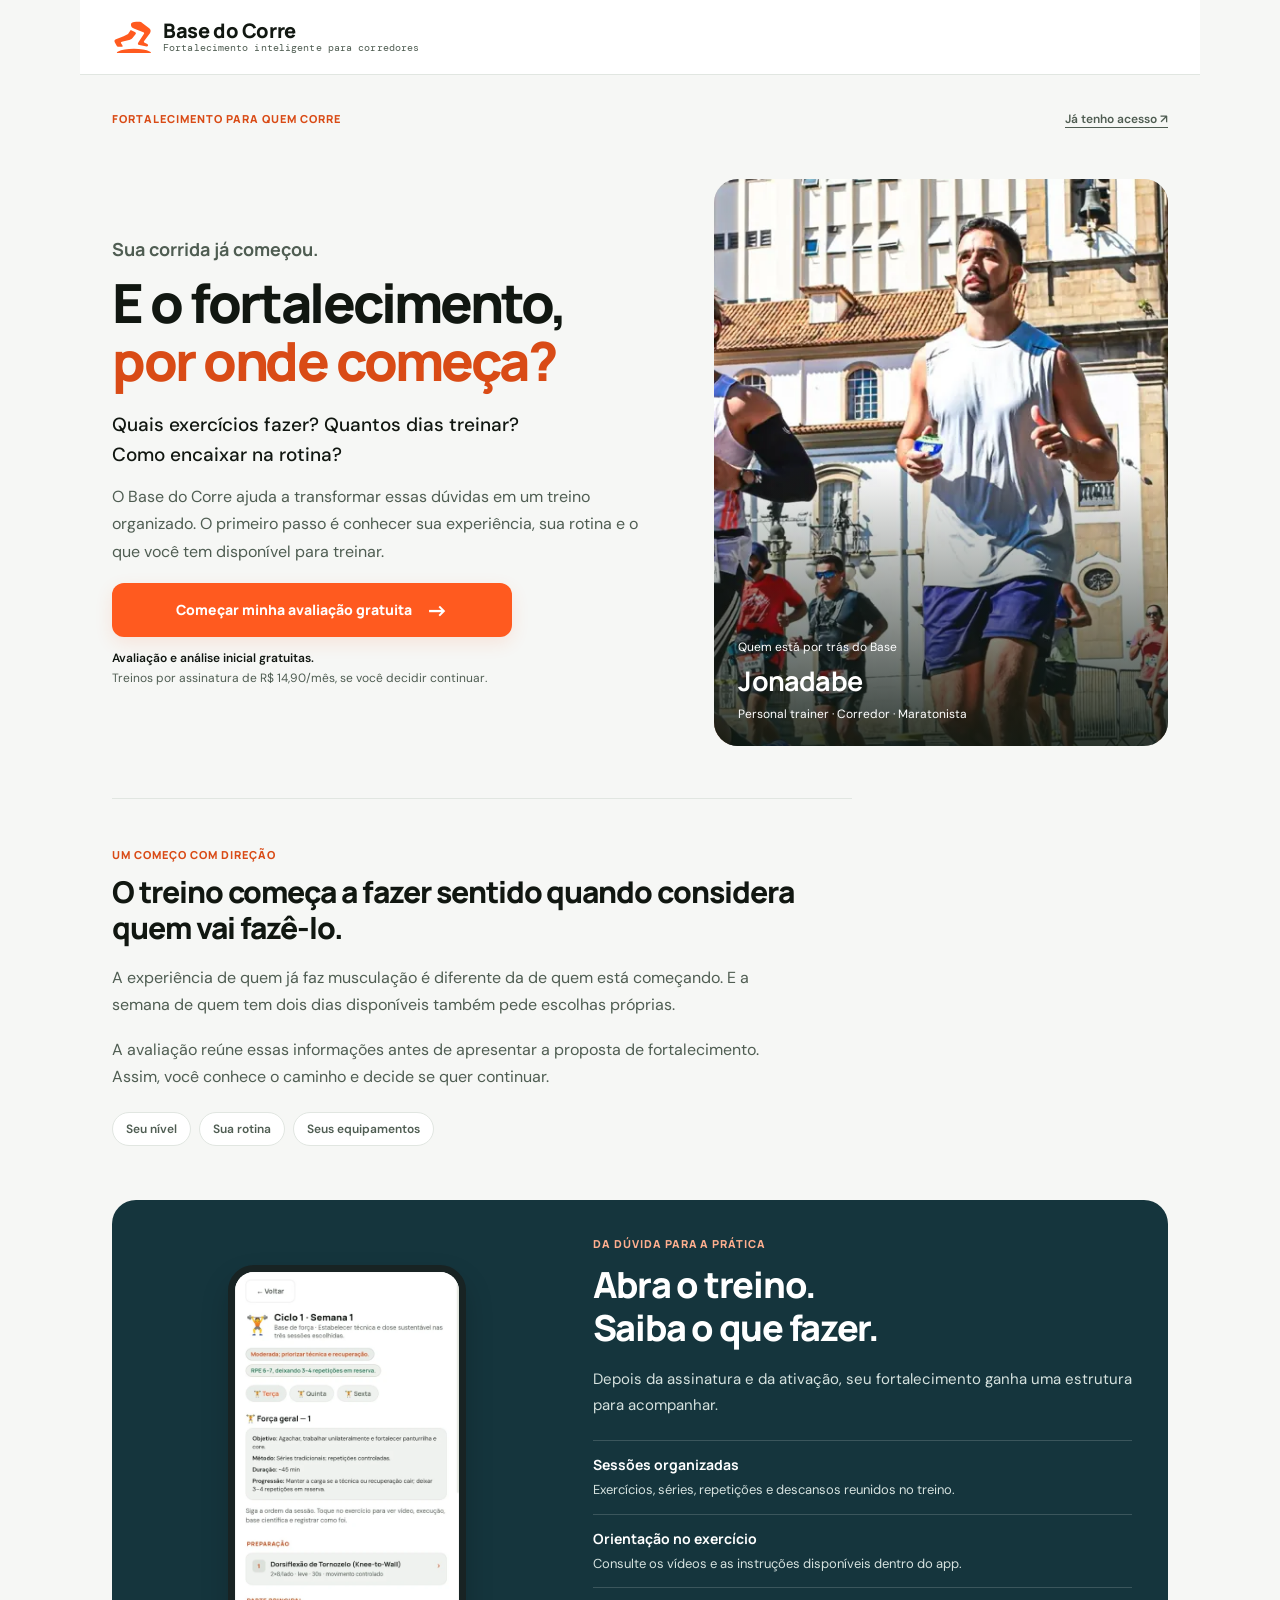
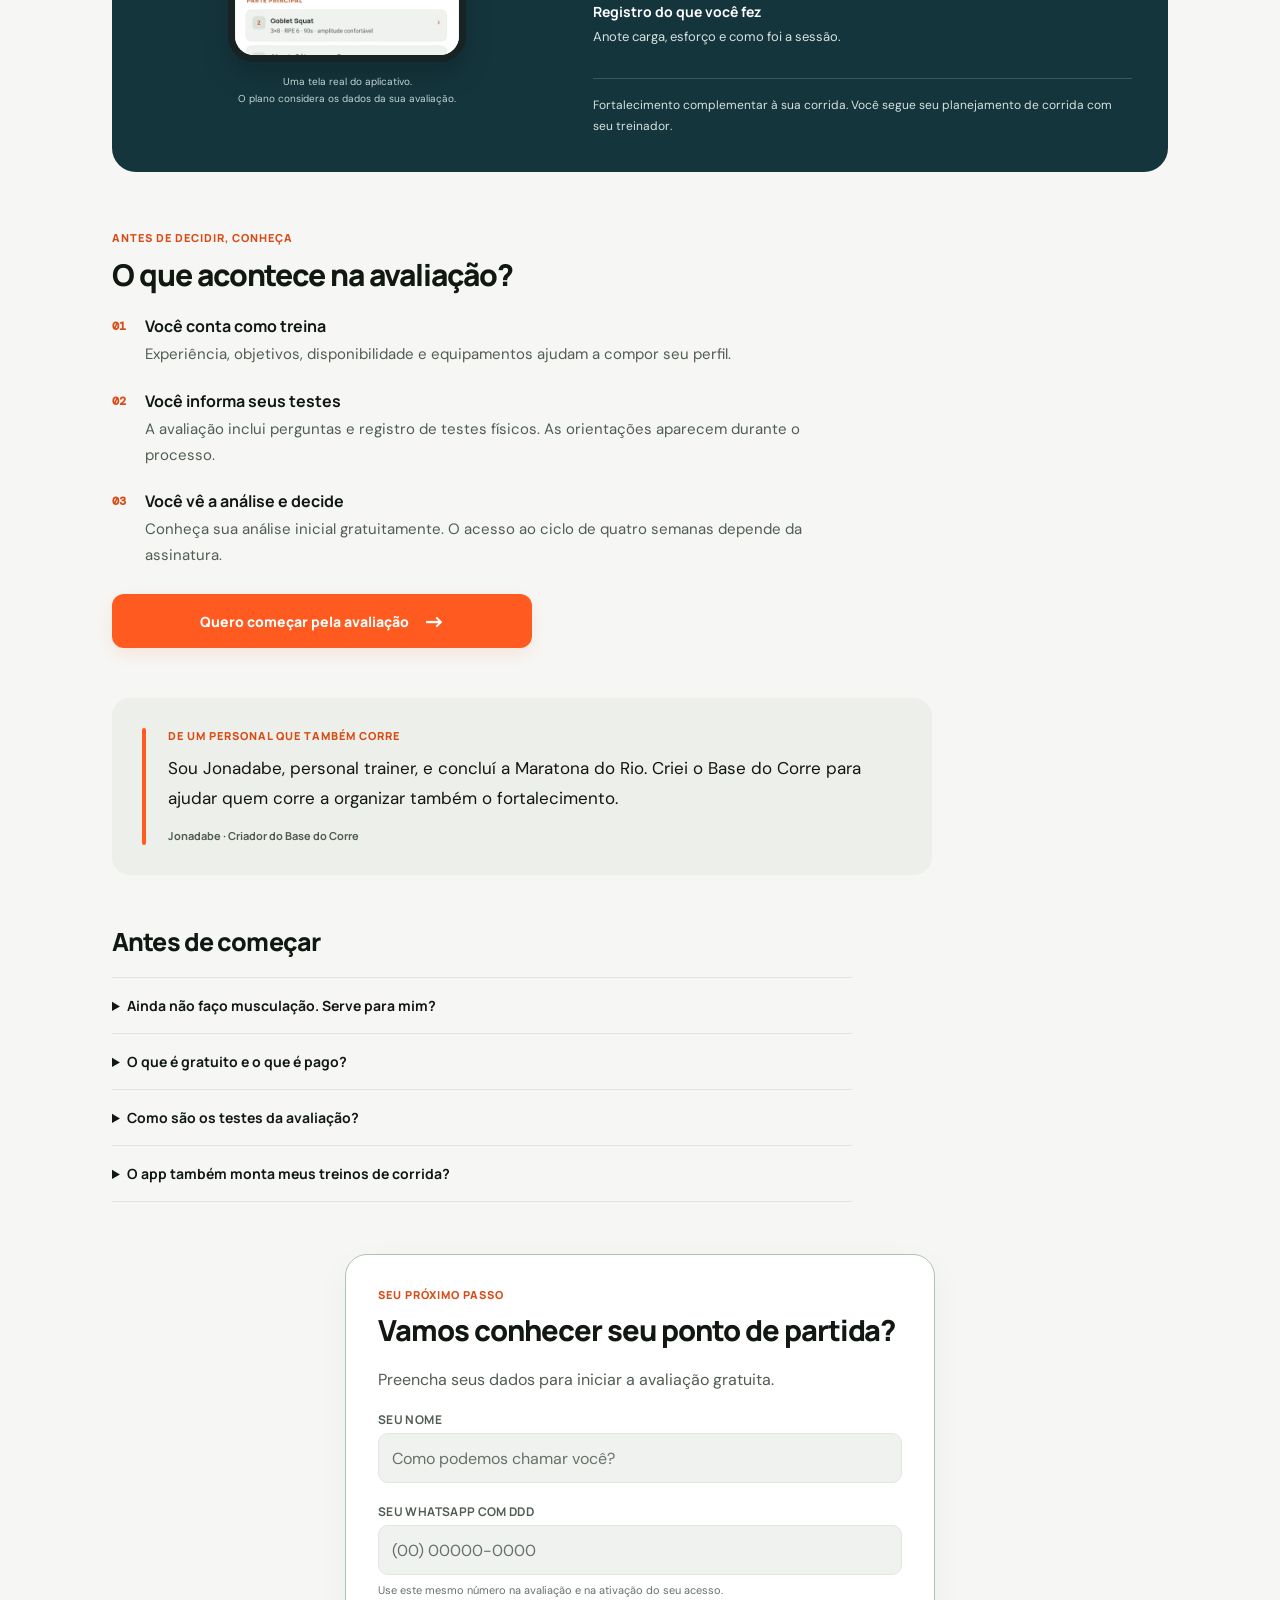
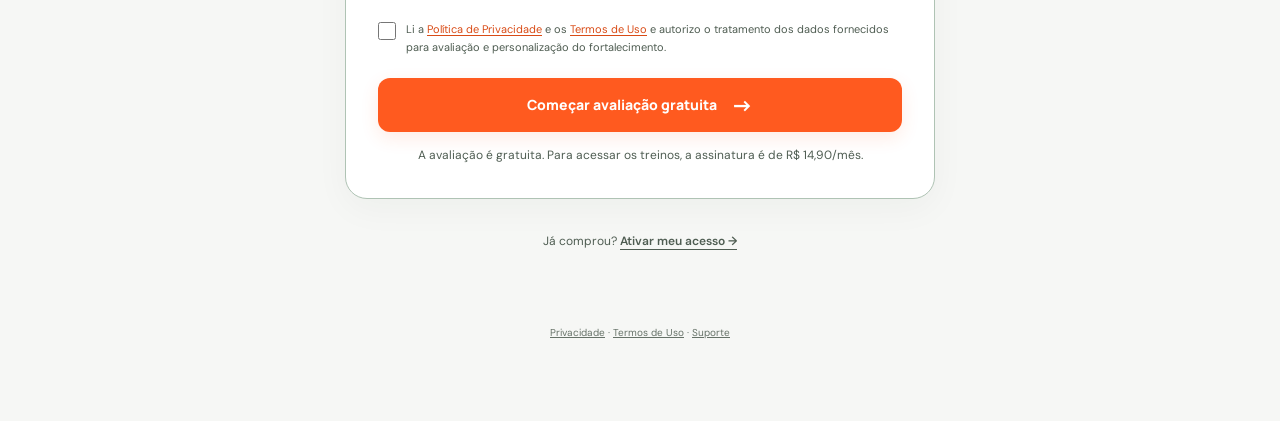
==== commit 1caa7006: "Apresenta o Base do Corre antes da avaliação gratuita Explica a avaliação e a assinatura, mostra fot" ====
--- a/index.html
+++ b/index.html
@@ -4,6 +4,8 @@
 <meta charset="UTF-8"/>
 <meta name="viewport" content="width=device-width,initial-scale=1,maximum-scale=1,viewport-fit=cover"/>
 <title>Base do Corre — Fortalecimento para Corrida</title>
+<meta name="description" content="Você começou a correr. E o fortalecimento? Conheça o Base do Corre e comece pela avaliação gratuita. Treinos organizados para corredores por assinatura."/>
+<link rel="stylesheet" href="/assets/landing-entry.css?v=20261018"/>
 
 <!-- PWA: instalação real no celular (ícone + tela cheia, sem barra do navegador) -->
 <link rel="manifest" href="/manifest-v3.json?v=4"/>
@@ -426,28 +428,93 @@
 
 <!-- CAPTURA DE LEAD (primeira tela — antes de qualquer login/pagamento) -->
 <div id="screen-lead" class="screen">
-  <div class="pad" style="padding-top:28px">
-    <div style="text-align:center;margin-bottom:24px">
-      <div style="font-size:40px;margin-bottom:10px">🏃</div>
-      <h1 style="font-family:var(--ff);font-weight:800;font-size:22px;margin-bottom:8px">Seu fortalecimento começa pela avaliação</h1>
-      <p style="font-size:13px;color:var(--muted);line-height:1.6;margin-bottom:14px">Em poucos minutos, vamos entender seu perfil de corredor para montar um ciclo de fortalecimento compatível com seu nível, rotina e recuperação.</p>
-      <div style="display:grid;grid-template-columns:1fr 1fr;gap:8px;text-align:left;margin-top:12px">
-        <div class="card" style="padding:10px;margin:0"><div style="font-size:12px;font-weight:700">✓ Avaliação individual</div></div>
-        <div class="card" style="padding:10px;margin:0"><div style="font-size:12px;font-weight:700">✓ Teste físico</div></div>
-        <div class="card" style="padding:10px;margin:0"><div style="font-size:12px;font-weight:700">✓ Plano de 4 semanas</div></div>
-        <div class="card" style="padding:10px;margin:0"><div style="font-size:12px;font-weight:700">✓ Reavaliação mensal</div></div>
-      </div>
-    </div>
-    <div class="input-group"><label class="input-label">Seu nome</label><input type="text" id="lead-nome" placeholder="Nome"/></div>
-    <div class="input-group"><label class="input-label">Seu WhatsApp</label><input type="tel" id="lead-telefone" placeholder="(00) 00000-0000"/></div>
-    <label style="display:flex;gap:9px;align-items:flex-start;font-size:11px;color:var(--muted);line-height:1.45;margin:8px 0 12px">
-      <input type="checkbox" id="privacy-consent" style="margin-top:2px;accent-color:var(--acc)"/>
-      <span>Li a <a href="/privacidade.html" target="_blank" rel="noopener" style="color:var(--title)">Política de Privacidade</a> e os <a href="/termos.html" target="_blank" rel="noopener" style="color:var(--title)">Termos de Uso</a> e autorizo o tratamento dos dados fornecidos para avaliação e personalização do fortalecimento.</span>
-    </label>
-    <button class="btn btn-acc btn-full" style="margin-top:8px" onclick="submitLead()">Começar avaliação gratuita →</button>
-    <p style="font-size:11px;color:var(--sub);margin-top:16px;text-align:center;line-height:1.5">Já comprou? <a href="javascript:void(0)" onclick="showGate('licenca')" style="color:var(--title)">Ativar meu acesso</a></p>
-  </div>
+  <main class="lead-page">
+    <div class="lead-topline">
+      <span class="lead-kicker">Fortalecimento para quem corre</span>
+      <button type="button" class="lead-text-link" onclick="showGate('licenca')">Já tenho acesso ↗</button>
+    </div>
+
+    <section class="lead-hero" aria-labelledby="lead-title">
+      <div class="lead-hero-copy">
+        <p class="lead-eyebrow">Sua corrida já começou.</p>
+        <h1 id="lead-title">E o fortalecimento,<br><span>por onde começa?</span></h1>
+        <p class="lead-intro">Quais exercícios fazer? Quantos dias treinar? Como encaixar na rotina?</p>
+        <p class="lead-body">O Base do Corre ajuda a transformar essas dúvidas em um treino organizado. O primeiro passo é conhecer sua experiência, sua rotina e o que você tem disponível para treinar.</p>
+        <button type="button" class="lead-cta" onclick="openLeadForm()">Começar minha avaliação gratuita <span aria-hidden="true">→</span></button>
+        <p class="lead-offer-note"><strong>Avaliação e análise inicial gratuitas.</strong><br>Treinos por assinatura de R$ 14,90/mês, se você decidir continuar.</p>
+      </div>
+      <figure class="lead-portrait">
+        <img src="/assets/jonadabe-maratona-rio.webp" width="643" height="1536" alt="Jonadabe correndo na Maratona do Rio, com regata cinza, diante de uma igreja." fetchpriority="high" decoding="async"/>
+        <figcaption><span>Quem está por trás do Base</span><strong>Jonadabe</strong><span>Personal trainer · Corredor · Maratonista</span></figcaption>
+      </figure>
+    </section>
+
+    <section class="lead-reason" aria-labelledby="lead-reason-title">
+      <p class="lead-kicker">Um começo com direção</p>
+      <h2 id="lead-reason-title">O treino começa a fazer sentido quando considera quem vai fazê-lo.</h2>
+      <p class="lead-body">A experiência de quem já faz musculação é diferente da de quem está começando. E a semana de quem tem dois dias disponíveis também pede escolhas próprias.</p>
+      <p class="lead-body">A avaliação reúne essas informações antes de apresentar a proposta de fortalecimento. Assim, você conhece o caminho e decide se quer continuar.</p>
+      <div class="lead-context" aria-label="Informações consideradas"><span>Seu nível</span><span>Sua rotina</span><span>Seus equipamentos</span></div>
+    </section>
+
+    <section class="lead-product" aria-labelledby="lead-product-title">
+      <div class="lead-demo">
+        <div class="lead-phone"><img src="/assets/base-treino-exemplo.webp" width="520" height="890" loading="lazy" decoding="async" alt="Tela real do Base do Corre com uma sessão de força, orientações, séries, repetições e exercícios."/></div>
+        <p>Uma tela real do aplicativo.<br>O plano considera os dados da sua avaliação.</p>
+      </div>
+      <div class="lead-product-copy">
+        <p class="lead-kicker">Da dúvida para a prática</p>
+        <h2 id="lead-product-title">Abra o treino.<br>Saiba o que fazer.</h2>
+        <p>Depois da assinatura e da ativação, seu fortalecimento ganha uma estrutura para acompanhar.</p>
+        <ul class="lead-features">
+          <li><strong>Sessões organizadas</strong><span>Exercícios, séries, repetições e descansos reunidos no treino.</span></li>
+          <li><strong>Orientação no exercício</strong><span>Consulte os vídeos e as instruções disponíveis dentro do app.</span></li>
+          <li><strong>Registro do que você fez</strong><span>Anote carga, esforço e como foi a sessão.</span></li>
+        </ul>
+        <p class="lead-product-scope">Fortalecimento complementar à sua corrida. Você segue seu planejamento de corrida com seu treinador.</p>
+      </div>
+    </section>
+
+    <section class="lead-process" aria-labelledby="lead-process-title">
+      <p class="lead-kicker">Antes de decidir, conheça</p>
+      <h2 id="lead-process-title">O que acontece na avaliação?</h2>
+      <ol class="lead-steps">
+        <li><span aria-hidden="true">01</span><div><h3>Você conta como treina</h3><p>Experiência, objetivos, disponibilidade e equipamentos ajudam a compor seu perfil.</p></div></li>
+        <li><span aria-hidden="true">02</span><div><h3>Você informa seus testes</h3><p>A avaliação inclui perguntas e registro de testes físicos. As orientações aparecem durante o processo.</p></div></li>
+        <li><span aria-hidden="true">03</span><div><h3>Você vê a análise e decide</h3><p>Conheça sua análise inicial gratuitamente. O acesso ao ciclo de quatro semanas depende da assinatura.</p></div></li>
+      </ol>
+      <button type="button" class="lead-cta" onclick="openLeadForm()">Quero começar pela avaliação <span aria-hidden="true">→</span></button>
+    </section>
+
+    <section class="lead-author" aria-label="Sobre o criador do Base do Corre">
+      <span class="lead-author-rule" aria-hidden="true"></span>
+      <div><p class="lead-kicker">De um personal que também corre</p><p>Sou Jonadabe, personal trainer, e concluí a Maratona do Rio. Criei o Base do Corre para ajudar quem corre a organizar também o fortalecimento.</p><strong>Jonadabe · Criador do Base do Corre</strong></div>
+    </section>
+
+    <section class="lead-faq" aria-labelledby="lead-faq-title">
+      <h2 id="lead-faq-title">Antes de começar</h2>
+      <details><summary>Ainda não faço musculação. Serve para mim?</summary><p>Sua experiência com musculação é uma das informações da avaliação. O ciclo de fortalecimento é montado considerando seu nível, sua disponibilidade e os equipamentos informados.</p></details>
+      <details><summary>O que é gratuito e o que é pago?</summary><p>O questionário, o registro dos testes e a análise inicial são gratuitos. Para liberar o ciclo de fortalecimento e usar os treinos, você pode assinar o Base do Corre por R$ 14,90/mês. A assinatura é opcional.</p></details>
+      <details><summary>Como são os testes da avaliação?</summary><p>Você informa resultados de salto horizontal, prancha, agachamento, panturrilha unilateral e um teste de 1 km de corrida. Leia as orientações apresentadas na avaliação antes de realizar os testes.</p></details>
+      <details><summary>O app também monta meus treinos de corrida?</summary><p>O Base do Corre organiza o fortalecimento complementar. A planilha de corrida continua com você e seu treinador.</p></details>
+    </section>
+
+    <section class="lead-form-section" aria-labelledby="lead-form-title">
+      <form id="lead-form" class="lead-form" onsubmit="event.preventDefault(); submitLead();">
+        <p class="lead-kicker">Seu próximo passo</p>
+        <h2 id="lead-form-title">Vamos conhecer seu ponto de partida?</h2>
+        <p class="lead-body">Preencha seus dados para iniciar a avaliação gratuita.</p>
+        <div class="input-group"><label class="input-label" for="lead-nome">Seu nome</label><input type="text" id="lead-nome" name="nome" placeholder="Como podemos chamar você?" autocomplete="given-name" required/></div>
+        <div class="input-group"><label class="input-label" for="lead-telefone">Seu WhatsApp com DDD</label><input type="tel" id="lead-telefone" name="telefone" placeholder="(00) 00000-0000" autocomplete="tel" inputmode="tel" aria-describedby="lead-phone-note" required/><p id="lead-phone-note" class="lead-field-note">Use este mesmo número na avaliação e na ativação do seu acesso.</p></div>
+        <label class="lead-consent" for="privacy-consent"><input type="checkbox" id="privacy-consent" required/><span>Li a <a href="/privacidade.html" target="_blank" rel="noopener">Política de Privacidade</a> e os <a href="/termos.html" target="_blank" rel="noopener">Termos de Uso</a> e autorizo o tratamento dos dados fornecidos para avaliação e personalização do fortalecimento.</span></label>
+        <button type="submit" class="lead-cta">Começar avaliação gratuita <span aria-hidden="true">→</span></button>
+        <p class="lead-form-note">A avaliação é gratuita. Para acessar os treinos, a assinatura é de R$ 14,90/mês.</p>
+      </form>
+      <p class="lead-return">Já comprou? <button type="button" class="lead-text-link" onclick="showGate('licenca')">Ativar meu acesso →</button></p>
+    </section>
+  </main>
 </div>
+
 
 <!-- AVALIAÇÃO -->
 <div id="screen-avaliacao" class="screen">
@@ -843,12 +910,16 @@
 const SUPPORT_WHATSAPP = 'https://wa.me/5521971046859?text=Ol%C3%A1%2C%20preciso%20de%20suporte%20no%20Base%20do%20Corre.';
 const SUPABASE_URL = 'https://ywfiartxnsviosqjfhkp.supabase.co';
 const SUPABASE_ANON_KEY = 'eyJhbGciOiJIUzI1NiIsInR5cCI6IkpXVCJ9.eyJpc3MiOiJzdXBhYmFzZSIsInJlZiI6Inl3ZmlhcnR4bnN2aW9zcWpmaGtwIiwicm9sZSI6ImFub24iLCJpYXQiOjE3ODY3NTYwNDAsImV4cCI6MjEwMjMzMjA0MH0.LKmLBr5HlK8Do6bdP_snup7cXCr-FMgsDt-tm-Vrq68';
+const recoveryHash = new URLSearchParams(window.location.hash.replace(/^#/, ''));
+const passwordRecoveryLinkError = recoveryHash.get('error_code') === 'otp_expired' || (new URLSearchParams(window.location.search).get('recovery') === '1' && recoveryHash.has('error'));
+let passwordRecoveryActive = new URLSearchParams(window.location.search).get('recovery') === '1' || recoveryHash.get('type') === 'recovery';
+const PASSWORD_RECOVERY_REDIRECT = 'https://basedocorre.com.br/?recovery=1';
 const sb = (typeof window.supabase !== 'undefined' && SUPABASE_URL.indexOf('SEU-PROJETO') === -1)
   ? window.supabase.createClient(SUPABASE_URL, SUPABASE_ANON_KEY, { auth: { persistSession: true, autoRefreshToken: true, detectSessionInUrl: true } }) : null;
 
 if (sb) {
   sb.auth.onAuthStateChange((event) => {
-    if (event === 'PASSWORD_RECOVERY') showGate('newpassword');
+    if (event === 'PASSWORD_RECOVERY') { passwordRecoveryActive = true; showGate('newpassword'); }
   });
 }
 
@@ -856,6 +927,7 @@
 let gateData = {};
 
 async function initAuth() {
+  if(passwordRecoveryLinkError){passwordRecoveryActive=false;showGate('login');showToast('O link de recuperação expirou ou é inválido. Peça um novo link.');return;}
   if (!sb) {
     console.warn('Supabase não configurado — rodando sem funil de venda.');
     hideGate();
@@ -864,6 +936,11 @@
   }
   try {
     const { data: { session } } = await sb.auth.getSession();
+    if (passwordRecoveryActive) {
+      if(session) showGate('newpassword');
+      else {passwordRecoveryActive=false;showGate('login');showToast('O link de recuperação expirou ou é inválido. Peça um novo link.');}
+      return;
+    }
     if (session) {
       localStorage.setItem('bc_has_account', '1');
       await onAuthenticated(session);
@@ -889,6 +966,7 @@
     }
   } catch (e) {
     console.error(e);
+    if(passwordRecoveryActive){passwordRecoveryActive=false;showGate('login');showToast('Não foi possível validar o link de recuperação. Peça um novo link.');return;}
     hideGate();
     routeToEntryScreen();
   }
@@ -925,6 +1003,7 @@
 function hideGate() { document.getElementById('gate-overlay').style.display = 'none'; }
 
 async function onAuthenticated(session) {
+  if(passwordRecoveryActive){showGate('newpassword');return;}
   currentUserId = session.user.id;
   localStorage.setItem('bc_has_account', '1');
   try {
@@ -1101,11 +1180,11 @@
 
 async function gateForgotPassword() {
   const email = document.getElementById('gate-login-email').value.trim();
-  if (!email) { showToast('⚠️ Digite seu e-mail no campo acima primeiro'); return; }
+  if (!/^[^\s@]+@[^\s@]+\.[^\s@]+$/.test(email)) { showToast('Digite um e-mail válido no campo acima primeiro.'); return; }
   try {
-    const { error } = await sb.auth.resetPasswordForEmail(email);
+    const { error } = await sb.auth.resetPasswordForEmail(email, { redirectTo: PASSWORD_RECOVERY_REDIRECT });
     if (error) throw error;
-    showToast('📩 Mandamos um link pra trocar sua senha em ' + email);
+    showToast('Se esse e-mail estiver cadastrado, você receberá um link para trocar a senha. Confira também o spam.');
   } catch (e) {
     showToast('⚠️ Não consegui enviar — confira o e-mail digitado');
   }
@@ -1117,6 +1196,8 @@
   try {
     const { error } = await sb.auth.updateUser({ password: senha });
     if (error) throw error;
+    passwordRecoveryActive=false;
+    try { window.history.replaceState({}, '', window.location.pathname); } catch(e) {}
     showToast('✅ Senha atualizada! Você já está logado.');
     const { data: { session } } = await sb.auth.getSession();
     if (session) await onAuthenticated(session);
@@ -1281,6 +1362,7 @@
 // ══════════════════════════════════════════════════════
 function goToScreen(name, btn) {
   if(name==='avaliacao' && guardInitialAssessment())return;
+  document.getElementById('app').classList.toggle('landing-entry', name === 'lead');
   document.querySelectorAll('.screen').forEach(s => s.classList.remove('active'));
   document.getElementById('screen-' + name).classList.add('active');
   document.querySelectorAll('.bnav-btn').forEach(b => b.classList.remove('active'));
@@ -1520,6 +1602,14 @@
 // ══════════════════════════════════════════════════════
 // CAPTURA DE LEAD (antes de qualquer cadastro/pagamento)
 // ══════════════════════════════════════════════════════
+function openLeadForm() {
+  const form = document.getElementById('lead-form');
+  const nameInput = document.getElementById('lead-nome');
+  if (!form || !nameInput) return;
+  nameInput.focus({ preventScroll: true });
+  form.scrollIntoView({ behavior: window.matchMedia && window.matchMedia('(prefers-reduced-motion: reduce)').matches ? 'auto' : 'smooth', block: 'start' });
+}
+
 async function submitLead() {
   if(guardInitialAssessment())return;
   const nome = document.getElementById('lead-nome').value.trim();
@@ -2189,6 +2279,7 @@
   const content = document.getElementById('modal-treino-content');
 
   let html = `
+    <button type="button" class="btn btn-ghost" aria-label="Voltar ao plano de treino" onclick="closeModal('modal-treino')" style="min-height:44px;margin-bottom:16px">← Voltar</button>
     <div style="display:flex;align-items:center;gap:10px;margin-bottom:16px">
       <div style="font-size:36px">${focus.icon}</div>
       <div>
@@ -3199,9 +3290,9 @@
     const { data } = await sb.auth.getUser();
     const email = data && data.user ? data.user.email : null;
     if (!email) { showToast('⚠️ Não encontrei seu e-mail'); return; }
-    const { error } = await sb.auth.resetPasswordForEmail(email);
+    const { error } = await sb.auth.resetPasswordForEmail(email, { redirectTo: PASSWORD_RECOVERY_REDIRECT });
     if (error) throw error;
-    showToast('📩 Mandamos um link pra trocar sua senha em ' + email);
+    showToast('Se esse e-mail estiver cadastrado, você receberá um link para trocar a senha. Confira também o spam.');
   } catch (e) {
     showToast('⚠️ Não consegui enviar o e-mail — tente de novo');
   }
@@ -3335,7 +3426,7 @@
 // Autocorreção de versão: se o app mudou desde a última visita, força a
 // limpeza do cache antigo e recarrega — evita ficar travado numa versão
 // velha por causa do service worker.
-const APP_VERSION = '2026-10-12-clear-icon-4';
+const APP_VERSION = '2026-10-18-landing-entry-1';
 if (localStorage.getItem('app_version') !== APP_VERSION) {
   localStorage.setItem('app_version', APP_VERSION);
   Promise.all([
@@ -3360,3 +3451,4 @@
 </html>
 
 
+
--- a/assets/landing-entry.css
+++ b/assets/landing-entry.css
@@ -0,0 +1,110 @@
+/* Entrada pública: apresentação e convite à avaliação. */
+#app.landing-entry{max-width:1120px;background:var(--bg)}
+.landing-entry .hdr{padding:20px 32px}
+.landing-entry .brand-mark{width:42px;height:34px}
+.landing-entry .brand-word{font-size:20px}
+.landing-entry .hdr-sub{font-size:10px;letter-spacing:.01em}
+#screen-lead{padding-bottom:24px}
+.lead-page{padding:0 32px;color:var(--txt)}
+.lead-topline{display:flex;align-items:center;justify-content:space-between;gap:12px;padding:22px 0}
+.lead-kicker{font-family:var(--ff);font-size:11px;font-weight:800;line-height:1.5;letter-spacing:.09em;text-transform:uppercase;color:var(--title)}
+.lead-text-link{display:inline-flex;align-items:center;min-height:44px;background:none;border:0;padding:5px 0;font:600 12px/1.5 var(--fb);color:var(--muted);text-decoration:underline;text-underline-offset:4px;cursor:pointer}
+.lead-hero{display:grid;grid-template-columns:1.1fr .9fr;align-items:center;gap:48px;padding:16px 0 52px}
+.lead-eyebrow{font-family:var(--ff);font-size:18px;font-weight:700;margin-bottom:12px;color:var(--muted)}
+.lead-hero h1{font-family:var(--ff);font-size:clamp(36px,4.6vw,54px);font-weight:800;line-height:1.09;letter-spacing:-.045em;margin-bottom:20px}
+.lead-hero h1 span{color:var(--title)}
+.lead-intro{font-size:19px;font-weight:500;line-height:1.55;margin-bottom:14px;max-width:34ch}
+.lead-body{font-size:16px;line-height:1.7;color:var(--muted);margin-bottom:18px;max-width:62ch}
+.lead-cta{display:flex;width:100%;align-items:center;justify-content:center;gap:14px;min-height:54px;padding:15px 19px;border:0;border-radius:12px;background:var(--acc);color:#fff;font:800 14px/1.4 var(--ff);text-align:center;cursor:pointer;box-shadow:0 6px 18px rgba(255,90,31,.12);transition:background .15s,transform .15s}
+.lead-cta:hover{background:#e9470e;transform:translateY(-1px)}
+.lead-cta:active{transform:translateY(0)}
+.lead-cta span{font-size:22px;line-height:1;flex-shrink:0}
+.lead-cta:focus-visible,.lead-text-link:focus-visible,.lead-faq summary:focus-visible{outline:3px solid var(--acc2);outline-offset:5px}
+.lead-offer-note{font-size:12px;line-height:1.65;color:var(--muted);margin-top:12px}
+.lead-offer-note strong{font-weight:600;color:var(--txt)}
+.lead-portrait{position:relative;margin:0;border-radius:24px;overflow:hidden;background:#dadbd5;aspect-ratio:4/5;isolation:isolate}
+.lead-portrait img{width:100%;height:100%;display:block;object-fit:cover;object-position:50% 34%}
+.lead-portrait:after{content:'';position:absolute;inset:50% 0 0;background:linear-gradient(transparent,rgba(14,25,19,.86));z-index:0;pointer-events:none}
+.lead-portrait figcaption{position:absolute;bottom:22px;left:24px;right:20px;display:flex;flex-direction:column;color:#fff;z-index:1;font-size:12px;line-height:1.7}
+.lead-portrait figcaption strong{font-family:var(--ff);font-size:27px;letter-spacing:-.03em}
+.lead-reason{max-width:740px;padding:48px 0 54px;border-top:1px solid var(--b1)}
+.lead-page h2{font-family:var(--ff);font-weight:800;font-size:30px;line-height:1.2;letter-spacing:-.035em;margin:10px 0 18px}
+.lead-context{display:flex;gap:8px;flex-wrap:wrap;margin-top:22px}
+.lead-context span{font-size:12px;font-weight:600;padding:8px 13px;border-radius:999px;border:1px solid var(--b1);background:#fff;color:var(--muted)}
+.lead-product{display:grid;grid-template-columns:.85fr 1.15fr;gap:46px;align-items:center;padding:36px;border-radius:24px;background:#15353D;color:#fff;margin-bottom:58px}
+.lead-product .lead-kicker{color:#ffaf8f}
+.lead-product h2{font-size:36px}
+.lead-product-copy>p:not(.lead-kicker){font-size:15px;line-height:1.7;color:#d6e2df}
+.lead-demo{max-width:238px;margin:0 auto;width:100%}
+.lead-phone{border:7px solid #182323;border-radius:26px;overflow:hidden;background:#fff;box-shadow:0 14px 28px rgba(0,0,0,.18)}
+.lead-phone img{display:block;width:100%;height:auto}
+.lead-demo>p{font-size:10px;line-height:1.65;text-align:center;color:#c4d6d1;margin-top:12px}
+.lead-features{list-style:none;margin:22px 0 18px;padding:0}
+.lead-features li{padding:13px 0;border-top:1px solid rgba(255,255,255,.16)}
+.lead-features strong{display:block;font-family:var(--ff);font-size:14px;line-height:1.5;margin-bottom:4px}
+.lead-features span{display:block;color:#d6e2df;font-size:13px;line-height:1.65}
+.lead-product-copy>p.lead-product-scope{font-size:12px;border-top:1px solid rgba(255,255,255,.16);padding-top:16px}
+.lead-process{max-width:740px;padding-bottom:50px}
+.lead-steps{list-style:none;margin:22px 0 26px;padding:0}
+.lead-steps li{display:flex;align-items:flex-start;gap:19px;margin-bottom:22px}
+.lead-steps li>span{font:700 12px/1.5 var(--fm);color:var(--title);padding-top:2px;flex-shrink:0}
+.lead-steps h3{font-family:var(--ff);font-size:16px;line-height:1.4;margin-bottom:5px}
+.lead-steps p{font-size:15px;line-height:1.7;color:var(--muted)}
+.lead-process .lead-cta{max-width:420px}
+.lead-author{display:flex;gap:22px;padding:30px;background:#edf0ea;border-radius:18px;margin-bottom:52px;max-width:820px}
+.lead-author-rule{width:4px;flex-shrink:0;background:var(--acc);border-radius:3px}
+.lead-author div>p:not(.lead-kicker){font-size:17px;line-height:1.75;margin:9px 0 13px}
+.lead-author strong{font:700 11px/1.5 var(--ff);color:var(--muted)}
+.lead-faq{max-width:740px;margin-bottom:52px}
+.lead-faq h2{font-size:25px;margin-bottom:20px}
+.lead-faq details{border-top:1px solid var(--b1);padding:17px 0}
+.lead-faq details:last-child{border-bottom:1px solid var(--b1)}
+.lead-faq summary{font:700 14px/1.5 var(--ff);cursor:pointer;padding-right:4px}
+.lead-faq details p{font-size:14px;line-height:1.75;color:var(--muted);margin-top:13px}
+.lead-form-section{max-width:590px;margin:0 auto 25px}
+.lead-form{padding:32px;background:#fff;border:1px solid var(--b2);border-radius:22px;scroll-margin-top:25px;box-shadow:0 10px 35px rgba(24,43,28,.04)}
+.lead-form h2{font-size:29px}
+.lead-form .input-group{margin-bottom:20px}
+.lead-form .input-label{font-size:12px;letter-spacing:.03em}
+.lead-form input[type=text],.lead-form input[type=tel]{font-size:16px;min-height:50px}
+.lead-field-note{font-size:11px;line-height:1.6;color:var(--sub);margin-top:7px}
+.lead-consent{display:flex;align-items:flex-start;gap:10px;font-size:11px;line-height:1.65;color:var(--muted);margin:4px 0 22px;cursor:pointer}
+.lead-consent input{width:18px;height:18px;flex:0 0 18px;margin-top:2px;accent-color:var(--acc)}
+.lead-consent a{color:var(--title);text-underline-offset:2px}
+.lead-form-note{font-size:12px;line-height:1.7;color:var(--muted);text-align:center;margin-top:13px}
+.lead-return{text-align:center;font-size:12px;color:var(--muted);margin-top:20px}
+@media(min-width:760px){.lead-hero .lead-cta{max-width:400px}}
+@media(max-width:759px){
+ .landing-entry .hdr{padding:15px 20px}
+ .landing-entry .brand-word{font-size:18px}
+ .landing-entry .hdr-sub{font-size:9px}
+ .lead-page{padding:0 22px}
+ .lead-topline{padding:17px 0 20px;align-items:flex-start;gap:15px}
+ .lead-topline .lead-kicker{max-width:170px;font-size:10px;letter-spacing:.06em}
+ .lead-topline .lead-text-link{padding:0;font-size:11px;white-space:nowrap}
+ .lead-hero{display:flex;flex-direction:column;align-items:stretch;gap:26px;padding:12px 0 36px}
+ .lead-eyebrow{font-size:16px;margin-bottom:10px}
+ .lead-hero h1{font-size:clamp(33px,8.7vw,48px);letter-spacing:-.045em;margin-bottom:18px}
+ .lead-intro{font-size:18px;line-height:1.55}
+ .lead-body{font-size:15px;line-height:1.75}
+ .lead-portrait{aspect-ratio:1/1;max-height:430px}
+ .lead-portrait img{object-position:50% 29%}
+ .lead-portrait figcaption{left:20px;bottom:17px;font-size:11px}
+ .lead-portrait figcaption strong{font-size:25px}
+ .lead-page h2{font-size:27px}
+ .lead-reason{padding:32px 0 36px}
+ .lead-product{display:flex;flex-direction:column-reverse;gap:26px;padding:26px 23px;margin-bottom:38px;border-radius:20px}
+ .lead-product h2{font-size:31px}
+ .lead-demo{max-width:220px}
+ .lead-process{padding-bottom:32px}
+ .lead-steps li{gap:14px}
+ .lead-steps p{font-size:14px}
+ .lead-author{padding:22px 19px;gap:15px;margin-bottom:36px}
+ .lead-author div>p:not(.lead-kicker){font-size:16px}
+ .lead-faq{margin-bottom:34px}
+ .lead-faq h2{font-size:24px}
+ .lead-form{padding:25px 20px;border-radius:19px}
+ .lead-form h2{font-size:25px}
+}
+@media(max-width:359px){.lead-page{padding:0 17px}.lead-cta{font-size:13px;padding-left:12px;padding-right:12px;gap:9px}.lead-form{padding-left:17px;padding-right:17px}.lead-topline .lead-kicker{max-width:145px}}
+@media(prefers-reduced-motion:reduce){.lead-cta{transition:none}}
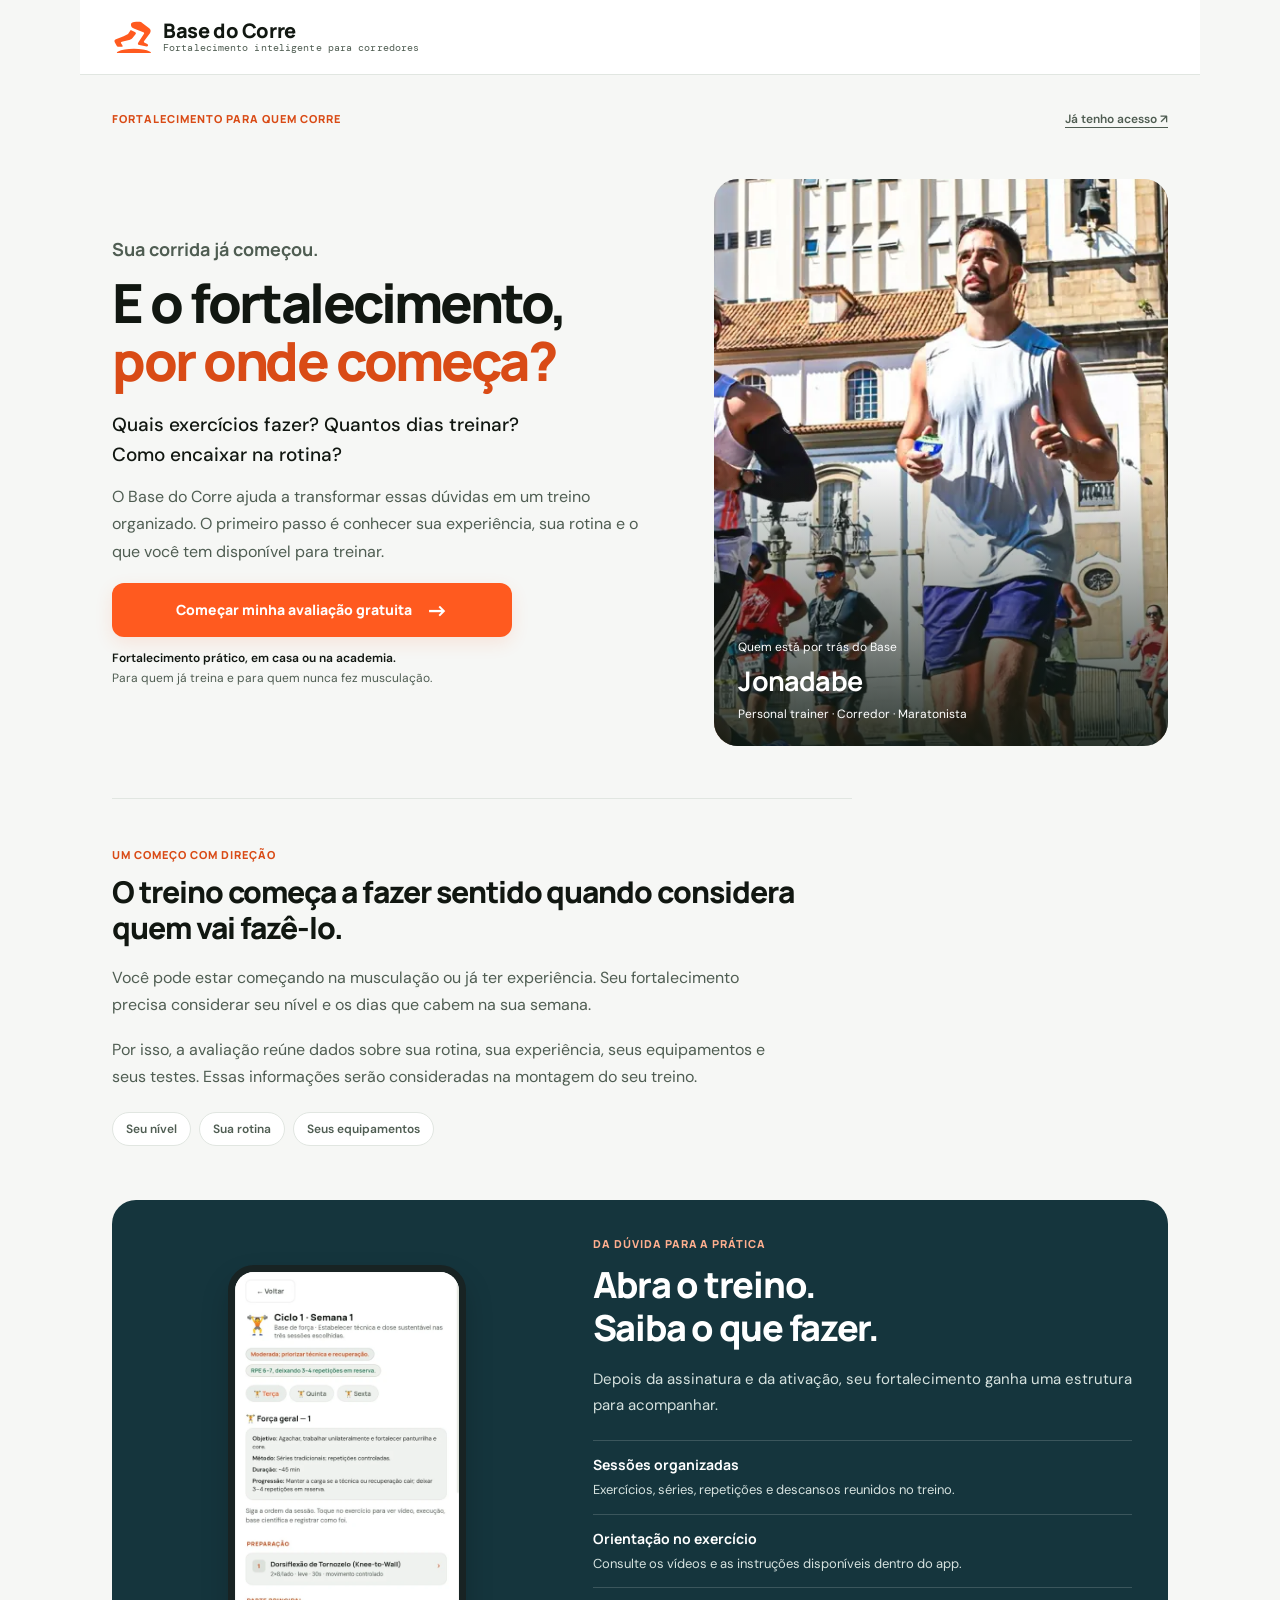
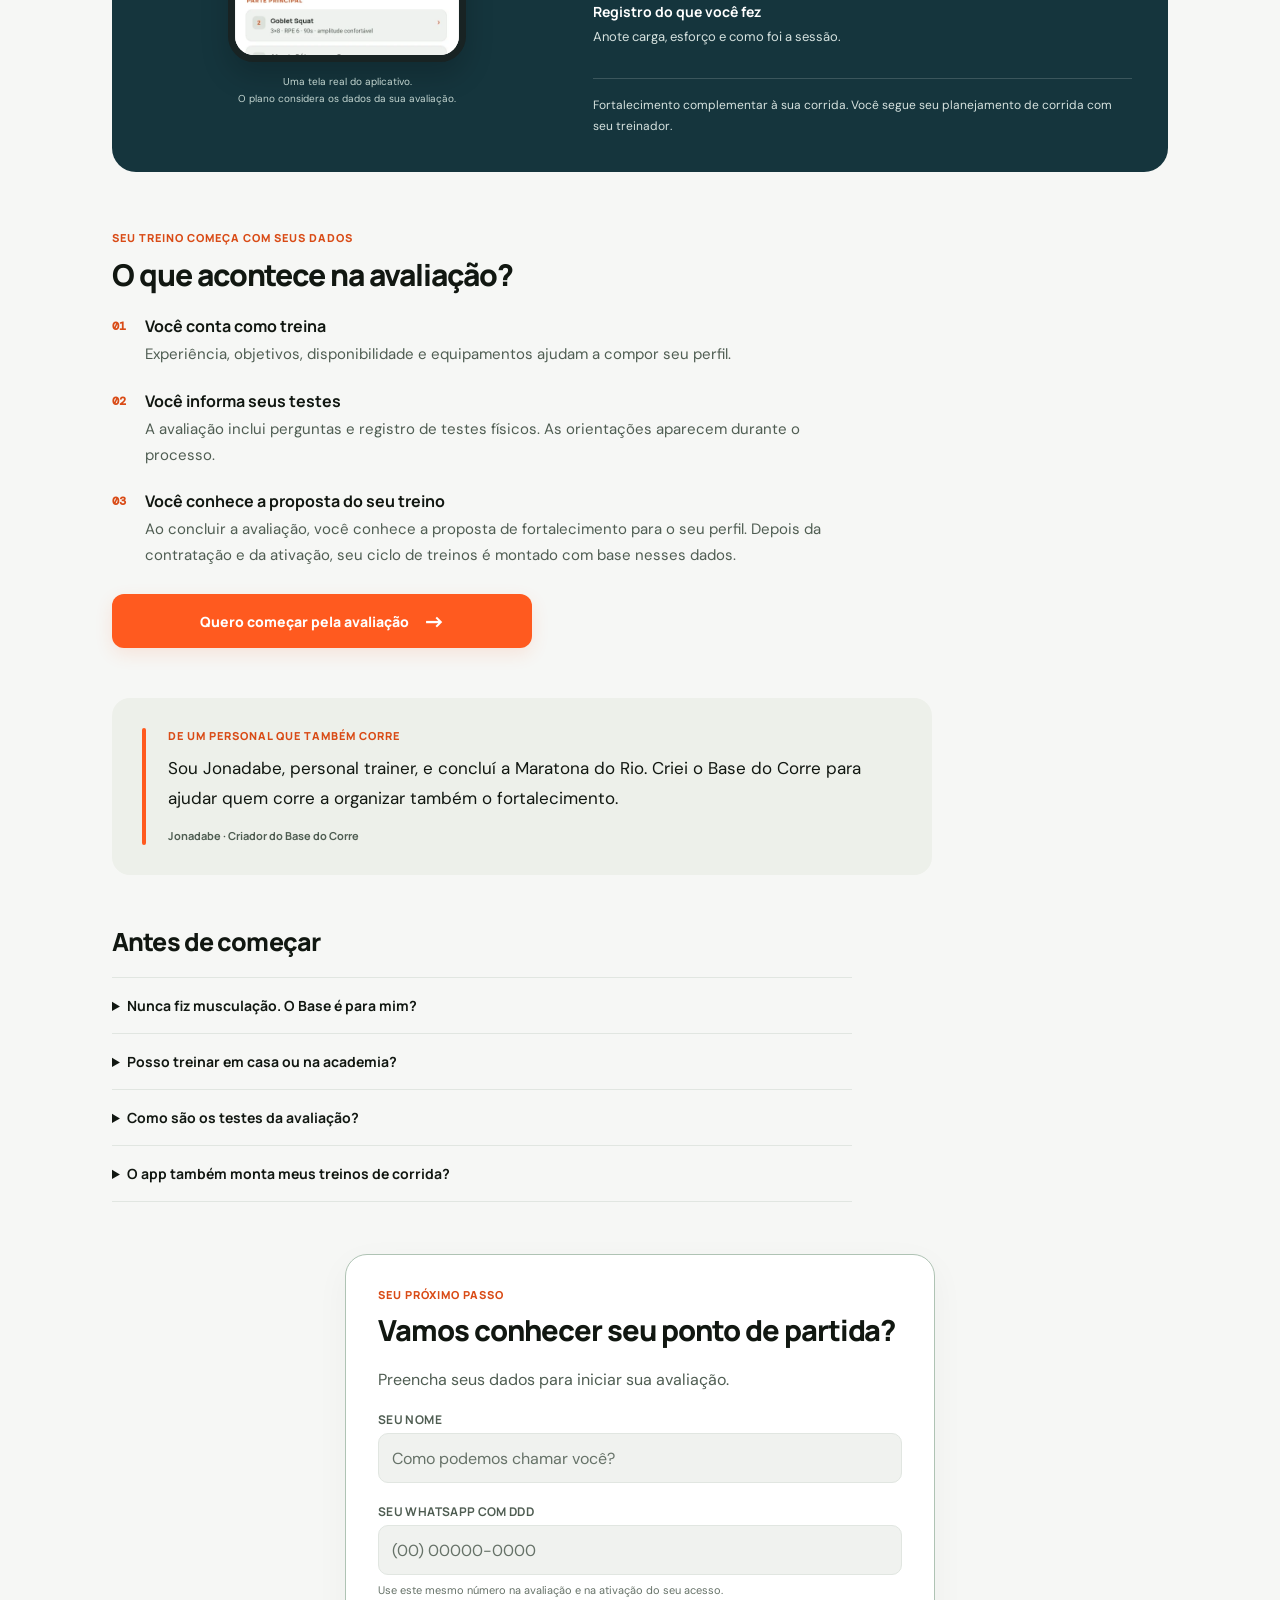
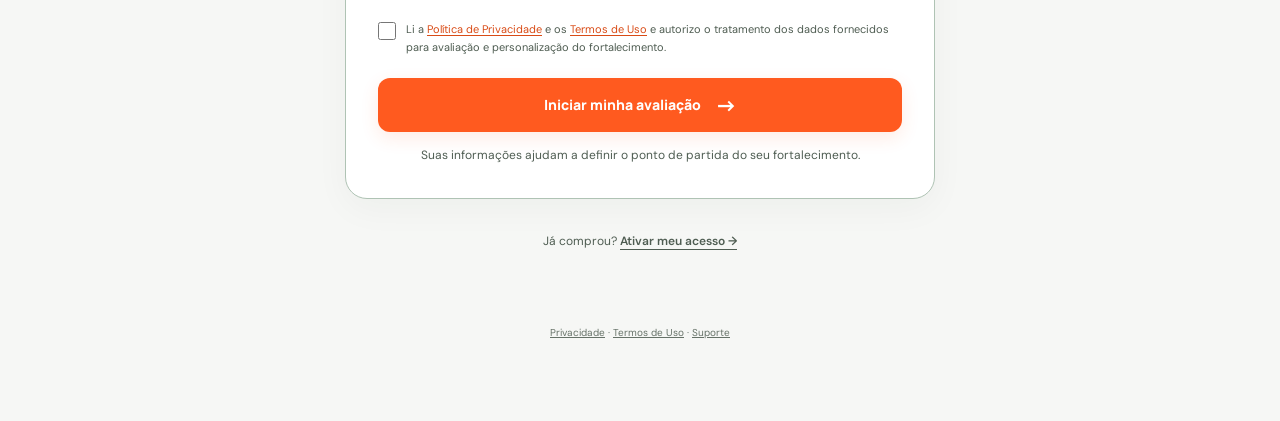
==== commit 3ca972ab: "Alinha a apresentação à avaliação que prepara o treino Concentra a gratuidade em um botão, remove a " ====
--- a/index.html
+++ b/index.html
@@ -4,7 +4,7 @@
 <meta charset="UTF-8"/>
 <meta name="viewport" content="width=device-width,initial-scale=1,maximum-scale=1,viewport-fit=cover"/>
 <title>Base do Corre — Fortalecimento para Corrida</title>
-<meta name="description" content="Você começou a correr. E o fortalecimento? Conheça o Base do Corre e comece pela avaliação gratuita. Treinos organizados para corredores por assinatura."/>
+<meta name="description" content="Fortalecimento para corredores, do iniciante ao experiente, em casa ou na academia. Conheça o Base do Corre e comece pela avaliação do seu perfil."/>
 <link rel="stylesheet" href="/assets/landing-entry.css?v=20261018"/>
 
 <!-- PWA: instalação real no celular (ícone + tela cheia, sem barra do navegador) -->
@@ -441,7 +441,7 @@
         <p class="lead-intro">Quais exercícios fazer? Quantos dias treinar? Como encaixar na rotina?</p>
         <p class="lead-body">O Base do Corre ajuda a transformar essas dúvidas em um treino organizado. O primeiro passo é conhecer sua experiência, sua rotina e o que você tem disponível para treinar.</p>
         <button type="button" class="lead-cta" onclick="openLeadForm()">Começar minha avaliação gratuita <span aria-hidden="true">→</span></button>
-        <p class="lead-offer-note"><strong>Avaliação e análise inicial gratuitas.</strong><br>Treinos por assinatura de R$ 14,90/mês, se você decidir continuar.</p>
+        <p class="lead-offer-note"><strong>Fortalecimento prático, em casa ou na academia.</strong><br>Para quem já treina e para quem nunca fez musculação.</p>
       </div>
       <figure class="lead-portrait">
         <img src="/assets/jonadabe-maratona-rio.webp" width="643" height="1536" alt="Jonadabe correndo na Maratona do Rio, com regata cinza, diante de uma igreja." fetchpriority="high" decoding="async"/>
@@ -452,8 +452,8 @@
     <section class="lead-reason" aria-labelledby="lead-reason-title">
       <p class="lead-kicker">Um começo com direção</p>
       <h2 id="lead-reason-title">O treino começa a fazer sentido quando considera quem vai fazê-lo.</h2>
-      <p class="lead-body">A experiência de quem já faz musculação é diferente da de quem está começando. E a semana de quem tem dois dias disponíveis também pede escolhas próprias.</p>
-      <p class="lead-body">A avaliação reúne essas informações antes de apresentar a proposta de fortalecimento. Assim, você conhece o caminho e decide se quer continuar.</p>
+      <p class="lead-body">Você pode estar começando na musculação ou já ter experiência. Seu fortalecimento precisa considerar seu nível e os dias que cabem na sua semana.</p>
+      <p class="lead-body">Por isso, a avaliação reúne dados sobre sua rotina, sua experiência, seus equipamentos e seus testes. Essas informações serão consideradas na montagem do seu treino.</p>
       <div class="lead-context" aria-label="Informações consideradas"><span>Seu nível</span><span>Sua rotina</span><span>Seus equipamentos</span></div>
     </section>
 
@@ -476,12 +476,12 @@
     </section>
 
     <section class="lead-process" aria-labelledby="lead-process-title">
-      <p class="lead-kicker">Antes de decidir, conheça</p>
+      <p class="lead-kicker">Seu treino começa com seus dados</p>
       <h2 id="lead-process-title">O que acontece na avaliação?</h2>
       <ol class="lead-steps">
         <li><span aria-hidden="true">01</span><div><h3>Você conta como treina</h3><p>Experiência, objetivos, disponibilidade e equipamentos ajudam a compor seu perfil.</p></div></li>
         <li><span aria-hidden="true">02</span><div><h3>Você informa seus testes</h3><p>A avaliação inclui perguntas e registro de testes físicos. As orientações aparecem durante o processo.</p></div></li>
-        <li><span aria-hidden="true">03</span><div><h3>Você vê a análise e decide</h3><p>Conheça sua análise inicial gratuitamente. O acesso ao ciclo de quatro semanas depende da assinatura.</p></div></li>
+        <li><span aria-hidden="true">03</span><div><h3>Você conhece a proposta do seu treino</h3><p>Ao concluir a avaliação, você conhece a proposta de fortalecimento para o seu perfil. Depois da contratação e da ativação, seu ciclo de treinos é montado com base nesses dados.</p></div></li>
       </ol>
       <button type="button" class="lead-cta" onclick="openLeadForm()">Quero começar pela avaliação <span aria-hidden="true">→</span></button>
     </section>
@@ -493,8 +493,8 @@
 
     <section class="lead-faq" aria-labelledby="lead-faq-title">
       <h2 id="lead-faq-title">Antes de começar</h2>
-      <details><summary>Ainda não faço musculação. Serve para mim?</summary><p>Sua experiência com musculação é uma das informações da avaliação. O ciclo de fortalecimento é montado considerando seu nível, sua disponibilidade e os equipamentos informados.</p></details>
-      <details><summary>O que é gratuito e o que é pago?</summary><p>O questionário, o registro dos testes e a análise inicial são gratuitos. Para liberar o ciclo de fortalecimento e usar os treinos, você pode assinar o Base do Corre por R$ 14,90/mês. A assinatura é opcional.</p></details>
+      <details><summary>Nunca fiz musculação. O Base é para mim?</summary><p>Sim. O Base também é para quem nunca fez musculação. O fortalecimento é organizado de forma prática e direta, considerando seu nível e o que você tem disponível para treinar.</p></details>
+      <details><summary>Posso treinar em casa ou na academia?</summary><p>Sim. Você pode fazer o fortalecimento em casa ou na academia. Na avaliação, informe os equipamentos e materiais a que você tem acesso para que isso seja considerado na montagem do seu treino.</p></details>
       <details><summary>Como são os testes da avaliação?</summary><p>Você informa resultados de salto horizontal, prancha, agachamento, panturrilha unilateral e um teste de 1 km de corrida. Leia as orientações apresentadas na avaliação antes de realizar os testes.</p></details>
       <details><summary>O app também monta meus treinos de corrida?</summary><p>O Base do Corre organiza o fortalecimento complementar. A planilha de corrida continua com você e seu treinador.</p></details>
     </section>
@@ -503,12 +503,12 @@
       <form id="lead-form" class="lead-form" onsubmit="event.preventDefault(); submitLead();">
         <p class="lead-kicker">Seu próximo passo</p>
         <h2 id="lead-form-title">Vamos conhecer seu ponto de partida?</h2>
-        <p class="lead-body">Preencha seus dados para iniciar a avaliação gratuita.</p>
+        <p class="lead-body">Preencha seus dados para iniciar sua avaliação.</p>
         <div class="input-group"><label class="input-label" for="lead-nome">Seu nome</label><input type="text" id="lead-nome" name="nome" placeholder="Como podemos chamar você?" autocomplete="given-name" required/></div>
         <div class="input-group"><label class="input-label" for="lead-telefone">Seu WhatsApp com DDD</label><input type="tel" id="lead-telefone" name="telefone" placeholder="(00) 00000-0000" autocomplete="tel" inputmode="tel" aria-describedby="lead-phone-note" required/><p id="lead-phone-note" class="lead-field-note">Use este mesmo número na avaliação e na ativação do seu acesso.</p></div>
         <label class="lead-consent" for="privacy-consent"><input type="checkbox" id="privacy-consent" required/><span>Li a <a href="/privacidade.html" target="_blank" rel="noopener">Política de Privacidade</a> e os <a href="/termos.html" target="_blank" rel="noopener">Termos de Uso</a> e autorizo o tratamento dos dados fornecidos para avaliação e personalização do fortalecimento.</span></label>
-        <button type="submit" class="lead-cta">Começar avaliação gratuita <span aria-hidden="true">→</span></button>
-        <p class="lead-form-note">A avaliação é gratuita. Para acessar os treinos, a assinatura é de R$ 14,90/mês.</p>
+        <button type="submit" class="lead-cta">Iniciar minha avaliação <span aria-hidden="true">→</span></button>
+        <p class="lead-form-note">Suas informações ajudam a definir o ponto de partida do seu fortalecimento.</p>
       </form>
       <p class="lead-return">Já comprou? <button type="button" class="lead-text-link" onclick="showGate('licenca')">Ativar meu acesso →</button></p>
     </section>
@@ -3426,7 +3426,7 @@
 // Autocorreção de versão: se o app mudou desde a última visita, força a
 // limpeza do cache antigo e recarrega — evita ficar travado numa versão
 // velha por causa do service worker.
-const APP_VERSION = '2026-10-18-landing-entry-1';
+const APP_VERSION = '2026-10-18-landing-entry-2';
 if (localStorage.getItem('app_version') !== APP_VERSION) {
   localStorage.setItem('app_version', APP_VERSION);
   Promise.all([
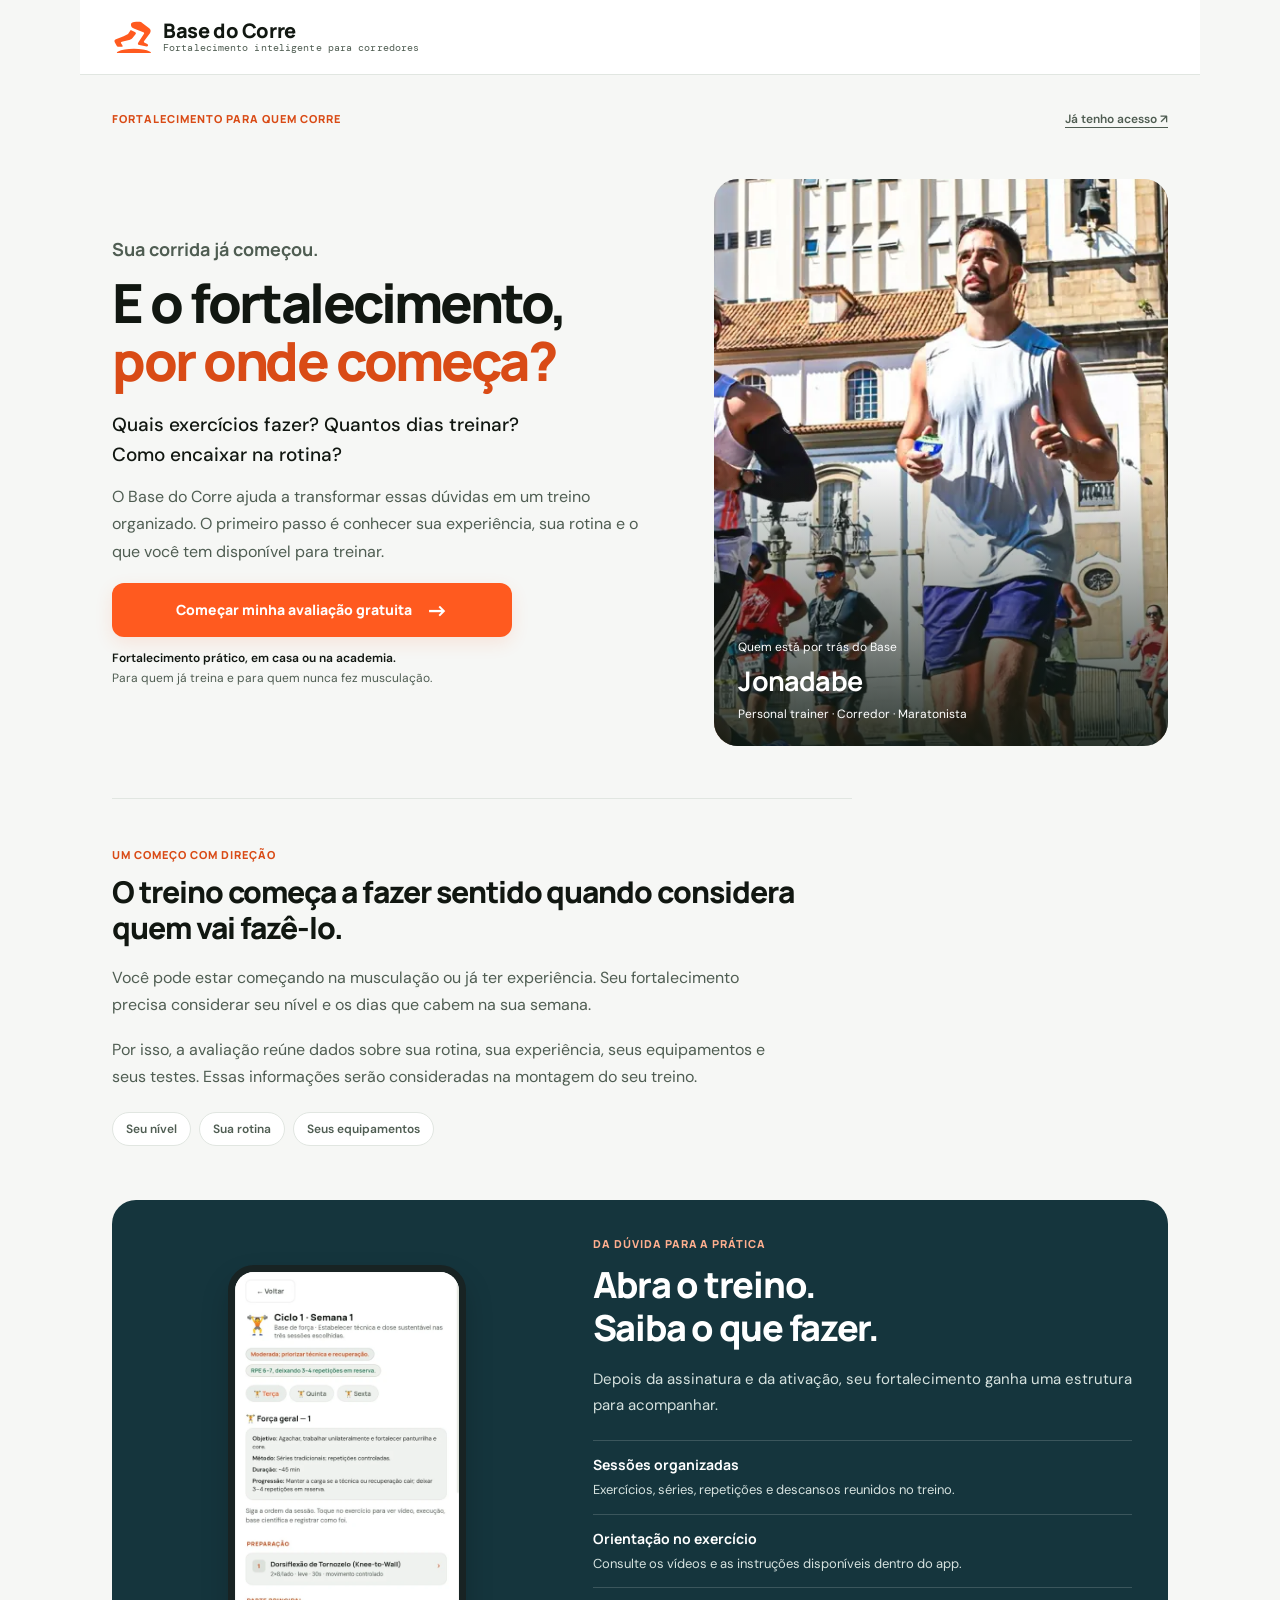
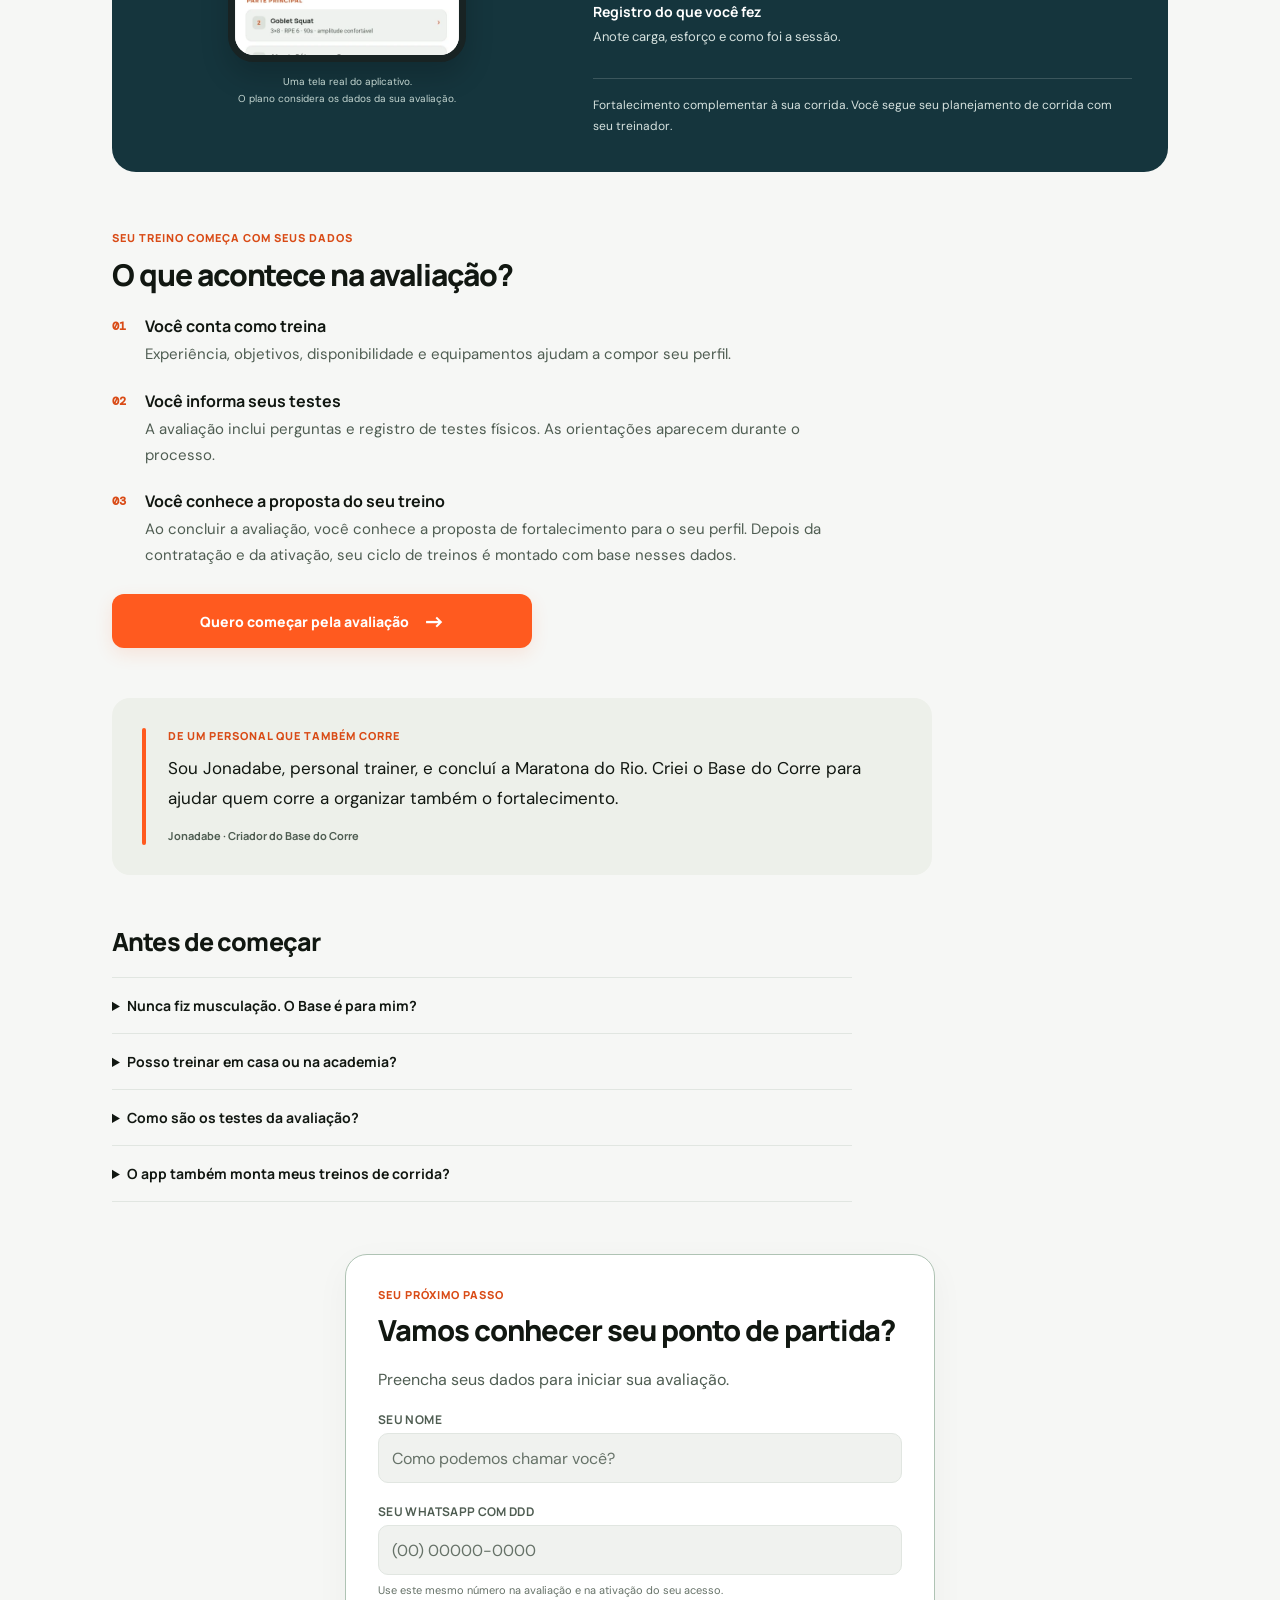
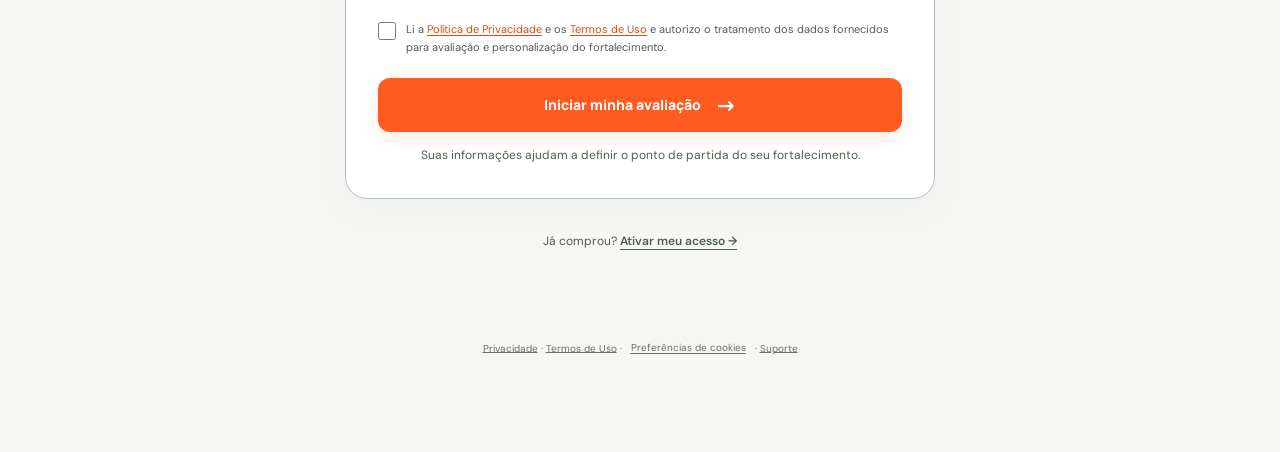
==== commit 6d99c711: "Instala Pixel da Meta na entrada pública com consentimento Mede PageView e Lead após o cadastro conf" ====
--- a/index.html
+++ b/index.html
@@ -6,6 +6,9 @@
 <title>Base do Corre — Fortalecimento para Corrida</title>
 <meta name="description" content="Fortalecimento para corredores, do iniciante ao experiente, em casa ou na academia. Conheça o Base do Corre e comece pela avaliação do seu perfil."/>
 <link rel="stylesheet" href="/assets/landing-entry.css?v=20261018"/>
+<link rel="stylesheet" href="/assets/meta-pixel.css?v=20261019"/>
+<!-- Meta Pixel 1669204944775144: consent and public-entry events only. -->
+<script defer src="/assets/meta-pixel.js?v=20261019"></script>
 
 <!-- PWA: instalação real no celular (ícone + tela cheia, sem barra do navegador) -->
 <link rel="manifest" href="/manifest-v3.json?v=4"/>
@@ -841,6 +844,8 @@
   <span> · </span>
   <a href="/termos.html" target="_blank" rel="noopener" style="color:var(--sub)">Termos de Uso</a>
   <span> · </span>
+  <button type="button" class="marketing-preferences" id="marketing-preferences">Preferências de cookies</button>
+  <span> · </span>
   <a href="https://wa.me/5521971046859?text=Ol%C3%A1%2C%20preciso%20de%20suporte%20no%20Base%20do%20Corre." target="_blank" rel="noopener" style="color:var(--sub)">Suporte</a>
 </div>
 
@@ -899,6 +904,15 @@
 </div>
 
 <div class="toast" id="toast"></div>
+
+<aside class="marketing-consent" id="marketing-consent" aria-labelledby="marketing-title" hidden>
+  <h2 id="marketing-title">Cookies de publicidade</h2>
+  <p>Com sua autorização, usamos o Pixel da Meta para medir visitas e cadastros e melhorar nossos anúncios. Você pode continuar sem aceitar. <a href="/privacidade.html#publicidade" target="_blank" rel="noopener">Política de Privacidade</a></p>
+  <div class="marketing-actions">
+    <button type="button" id="marketing-reject">Recusar</button>
+    <button type="button" id="marketing-accept">Aceitar</button>
+  </div>
+</aside>
 
 <script>
 // ══════════════════════════════════════════════════════
@@ -994,6 +1008,7 @@
 }
 
 function showGate(name) {
+  window.BaseMetaPixel?.setScreen(null);
   document.getElementById('gate-overlay').style.display = 'flex';
   document.querySelectorAll('.gate-step').forEach(s => s.style.display = 'none');
   const el = document.getElementById('gate-' + name);
@@ -1362,6 +1377,7 @@
 // ══════════════════════════════════════════════════════
 function goToScreen(name, btn) {
   if(name==='avaliacao' && guardInitialAssessment())return;
+  window.BaseMetaPixel?.setScreen(name);
   document.getElementById('app').classList.toggle('landing-entry', name === 'lead');
   document.querySelectorAll('.screen').forEach(s => s.classList.remove('active'));
   document.getElementById('screen-' + name).classList.add('active');
@@ -1641,6 +1657,7 @@
     }
   }
 
+  if (state.lead.id) window.BaseMetaPixel?.trackLead();
   goToScreen('avaliacao');
   showStep(1);
   const nomeInput = document.getElementById('av-nome');
@@ -3426,7 +3443,7 @@
 // Autocorreção de versão: se o app mudou desde a última visita, força a
 // limpeza do cache antigo e recarrega — evita ficar travado numa versão
 // velha por causa do service worker.
-const APP_VERSION = '2026-10-18-landing-entry-2';
+const APP_VERSION = '2026-10-19-meta-pixel-1';
 if (localStorage.getItem('app_version') !== APP_VERSION) {
   localStorage.setItem('app_version', APP_VERSION);
   Promise.all([
--- a/assets/meta-pixel.css
+++ b/assets/meta-pixel.css
@@ -0,0 +1,9 @@
+.marketing-consent[hidden]{display:none!important}
+.marketing-consent{position:fixed;z-index:1001;left:50%;bottom:max(12px,env(safe-area-inset-bottom));transform:translateX(-50%);width:calc(100% - 24px);max-width:560px;max-height:80dvh;overflow-y:auto;padding:18px;background:var(--s1,#fff);color:var(--txt,#111711);border:1px solid var(--b1,#e1e6e1);border-radius:16px;box-shadow:0 8px 35px rgba(17,23,17,.18);font-family:var(--fb,Arial,sans-serif)}
+.marketing-consent h2{font-family:var(--ff,Arial,sans-serif);font-size:15px;line-height:1.4;margin:0 0 6px}
+.marketing-consent p{font-size:13px;line-height:1.55;margin:0 0 12px;color:var(--muted,#4f5d52)}
+.marketing-consent a{color:var(--title,#d94b16);text-underline-offset:2px}
+.marketing-actions{display:flex;gap:10px}
+.marketing-actions button{flex:1;min-height:44px;padding:10px 16px;background:var(--s1,#fff);color:var(--txt,#111711);border:1px solid var(--b2,#afc3b4);border-radius:9px;font:700 14px var(--ff,Arial,sans-serif);cursor:pointer}
+.marketing-actions button:focus-visible,.marketing-preferences:focus-visible{outline:3px solid var(--acc,#ff5a1f);outline-offset:3px}
+.marketing-preferences{border:0;background:transparent;font:inherit;color:var(--sub,#667268);text-decoration:underline;text-underline-offset:2px;cursor:pointer;min-height:44px;padding:8px 6px}
